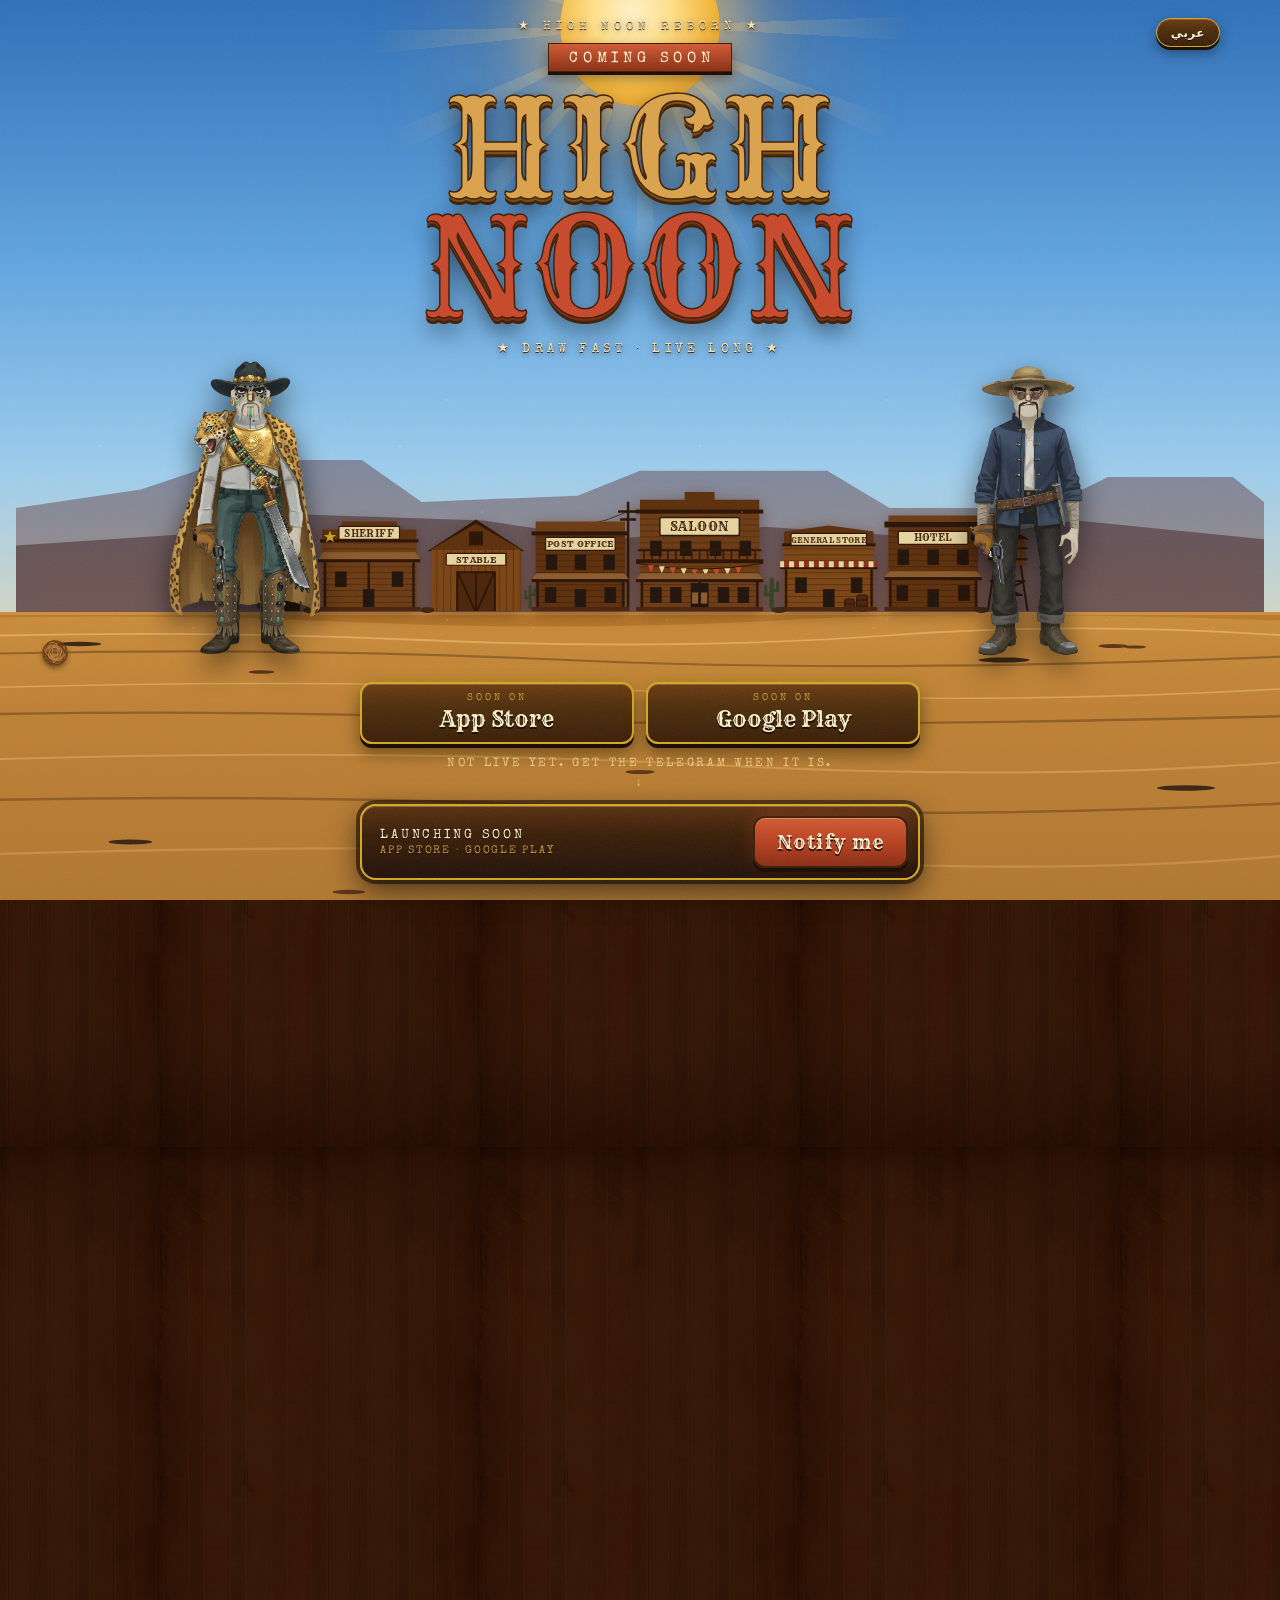
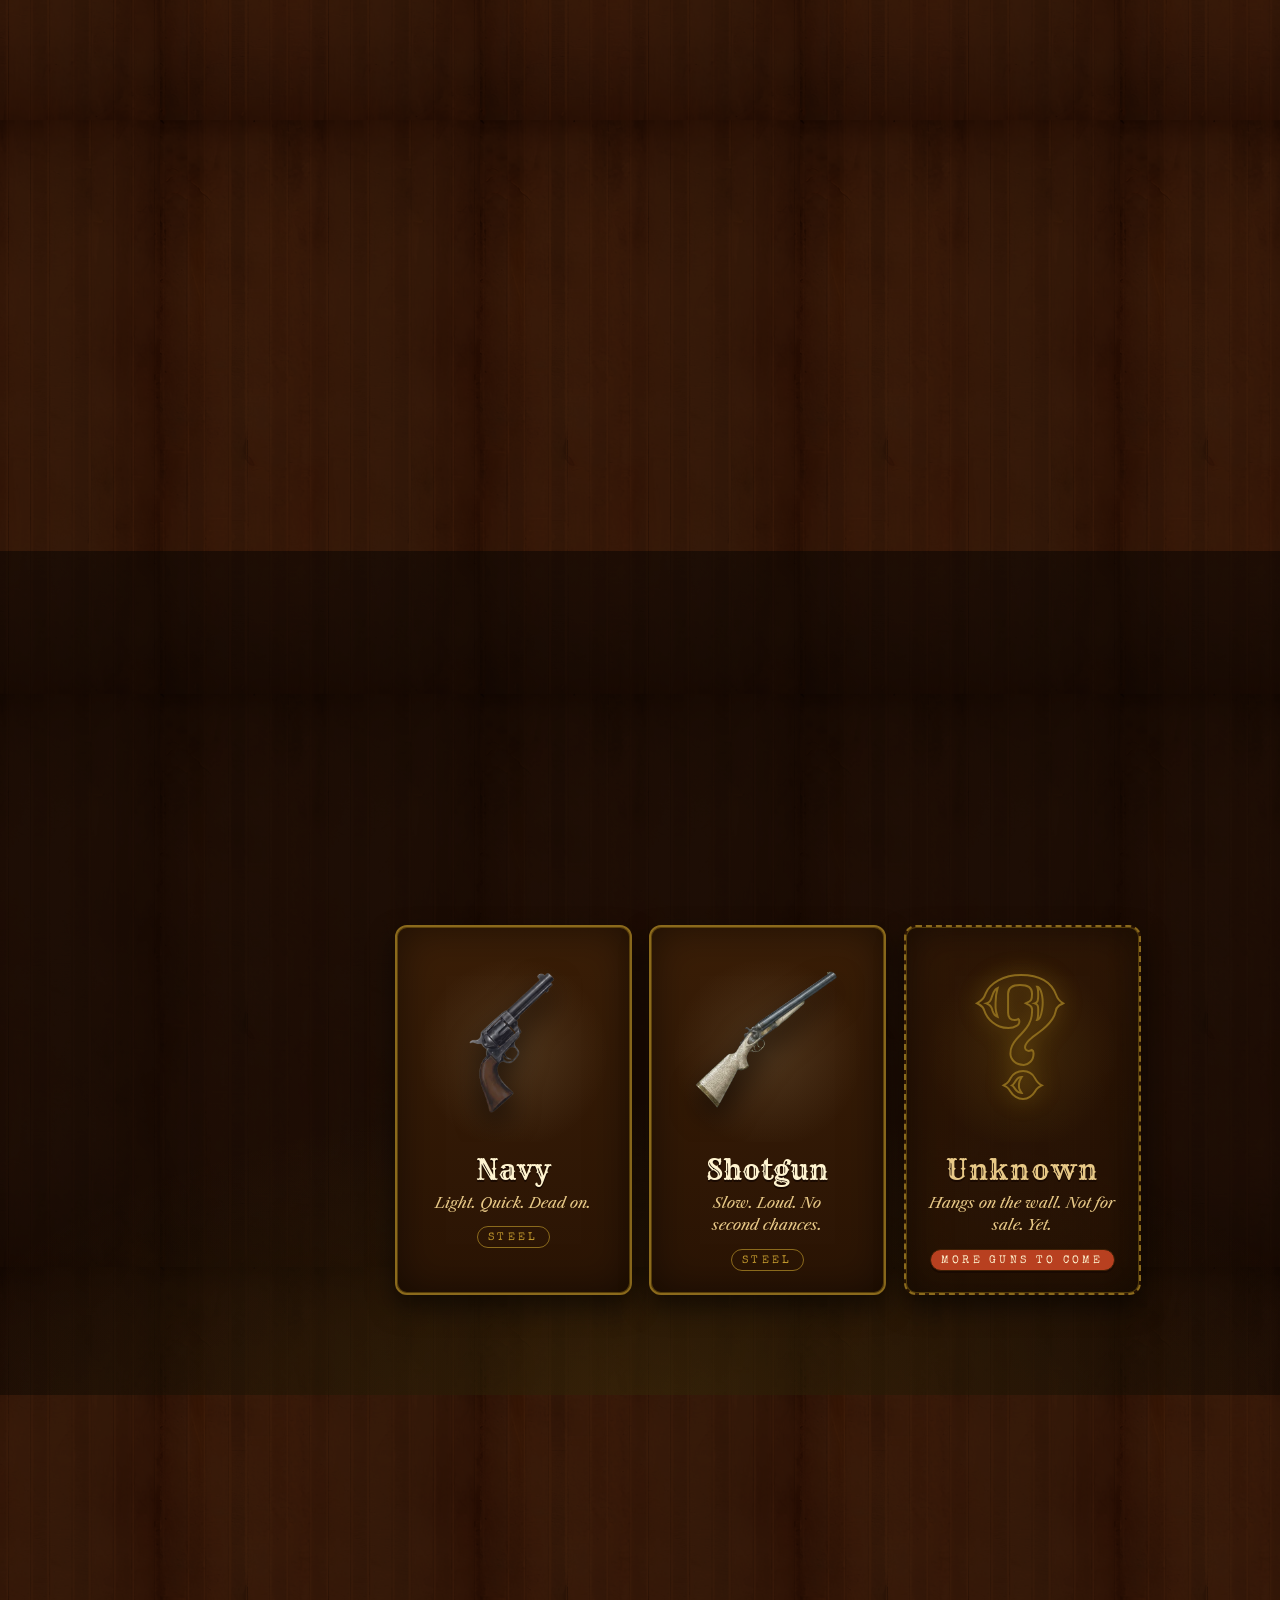
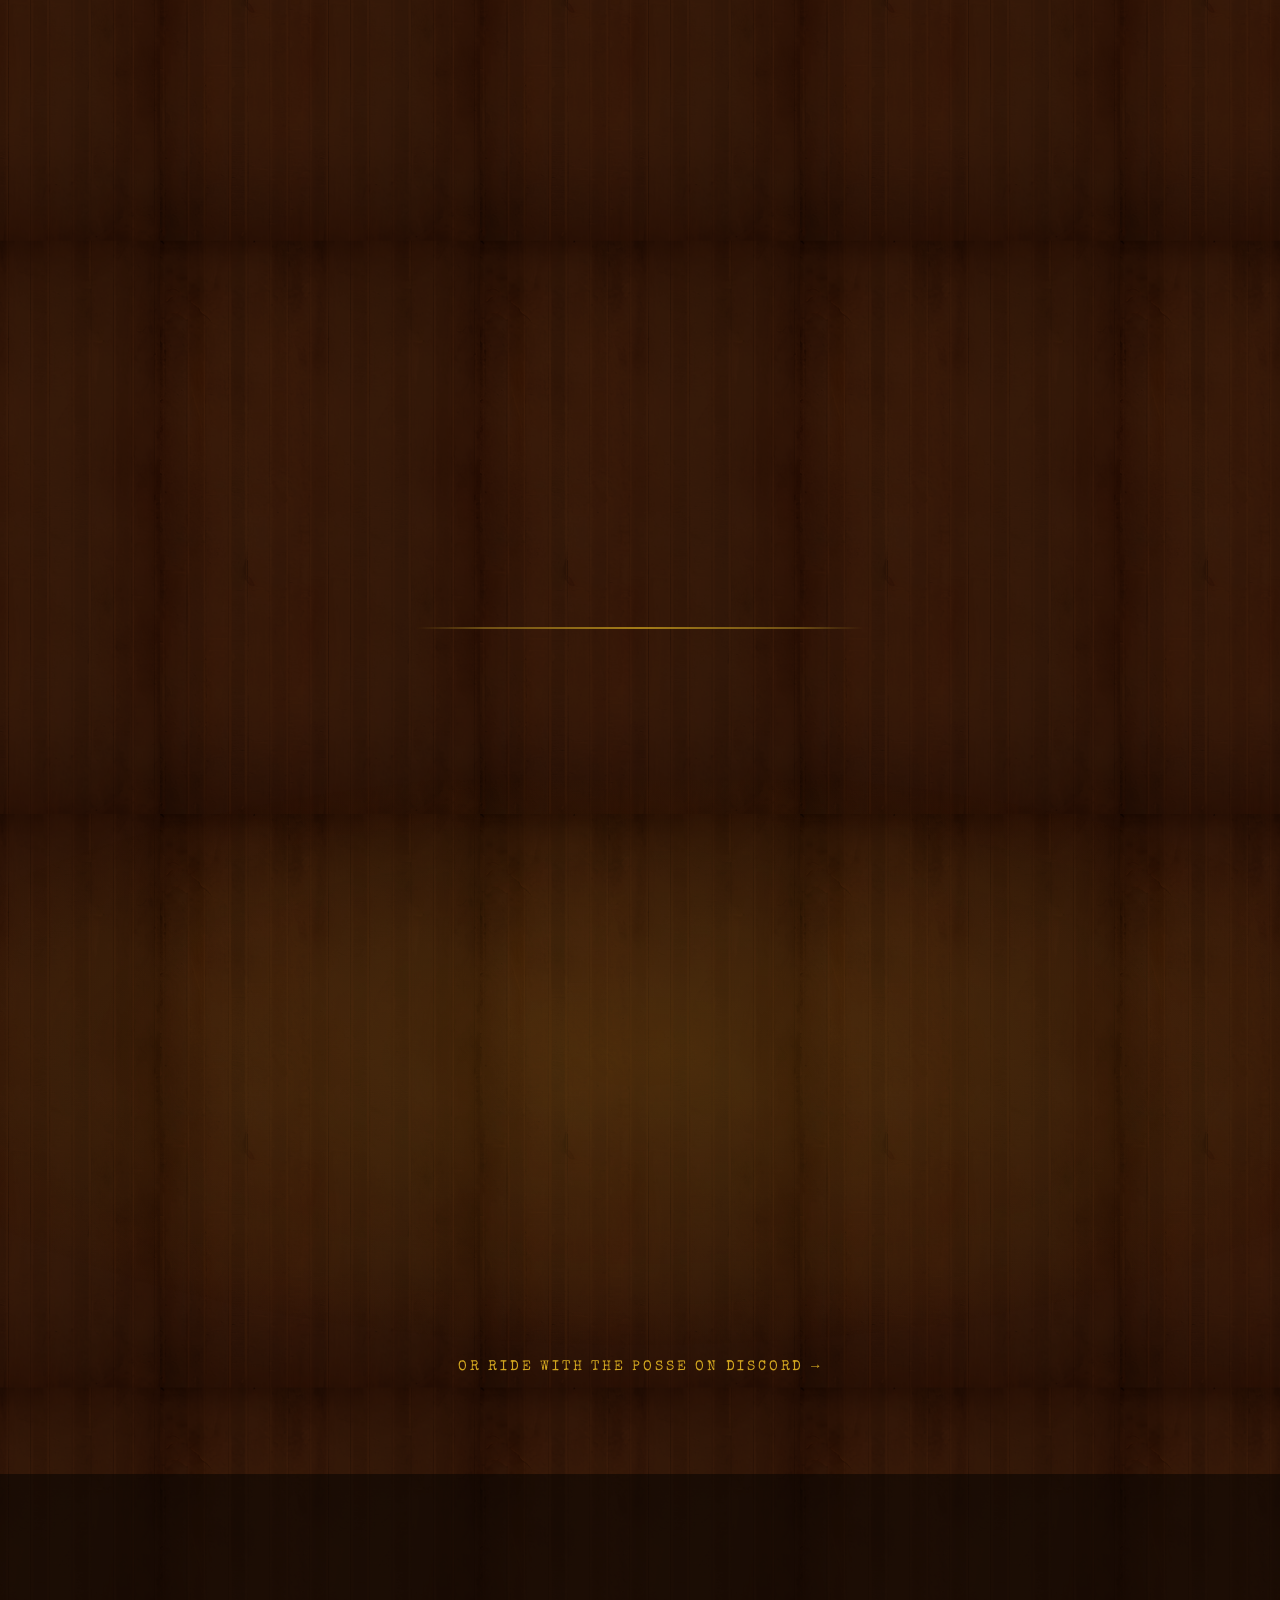
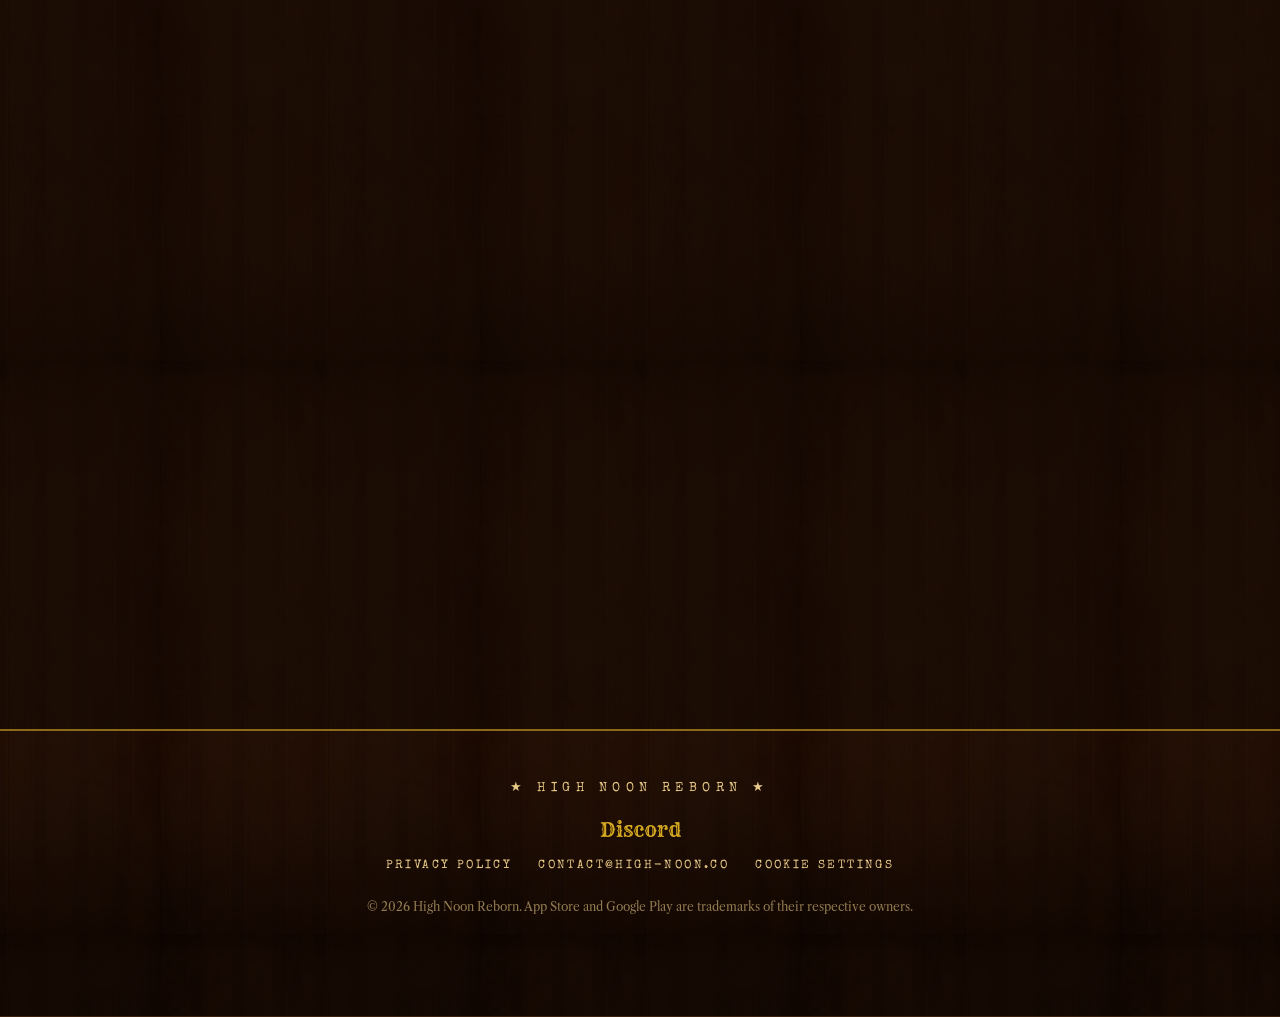
==== index.html @ fd04bd2b "Language pick: only the first browser language counts A secondary Arabic entry in navigator.language" ====
<!doctype html>
<html lang="en">
<head>
<meta charset="utf-8">
<meta http-equiv="Content-Security-Policy" content="default-src 'none'; script-src 'self' https://app.us7.list-manage.com https://connect.facebook.net; style-src 'self'; img-src 'self' data: https://www.facebook.com; font-src 'self'; connect-src 'self' https://www.facebook.com https://connect.facebook.net; base-uri 'none'; form-action 'self'; upgrade-insecure-requests">
<meta name="viewport" content="width=device-width, initial-scale=1">
<meta name="referrer" content="strict-origin-when-cross-origin">
<meta name="theme-color" content="#1a0f05">
<title>High Noon — Coming soon on App Store &amp; Google Play</title>
<meta name="description" content="High Noon — 1v1 western duels. Draw fast, live long. Coming soon on iOS and Android.">
<link rel="icon" type="image/png" href="assets/favicon.png?v=20261031s">
<link rel="apple-touch-icon" sizes="180x180" href="assets/apple-touch-icon.png">
<link rel="canonical" href="https://high-noon.co/">
<link rel="alternate" hreflang="en" href="https://high-noon.co/?lang=en">
<link rel="alternate" hreflang="ar" href="https://high-noon.co/?lang=ar">
<link rel="alternate" hreflang="x-default" href="https://high-noon.co/">
<meta property="og:type" content="website">
<meta property="og:title" content="High Noon — Coming soon on App Store &amp; Google Play">
<meta property="og:description" content="1v1 western duels. Draw fast, live long. Coming soon on iOS and Android.">
<meta property="og:url" content="https://high-noon.co/">
<meta property="og:image" content="https://high-noon.co/assets/og.jpg">
<meta name="twitter:card" content="summary_large_image">
<link rel="preload" href="assets/fonts/rye-400-latin.woff2" as="font" type="font/woff2" crossorigin>
<link rel="preload" href="assets/fonts/special-elite-400-latin.woff2" as="font" type="font/woff2" crossorigin>
<script src="assets/lang.js?v=20261031t"></script>
<link rel="stylesheet" href="assets/landing.css?v=20261031r">
</head>
<body>
<div class="grain"></div>

<div class="hero-wrap"><header class="hero" id="top">
<div class="hero-content">
<button type="button" class="lang" id="lang" lang="ar" aria-label="العربية">عربي</button>
<div class="hero-top">
<span class="wordmark" lang="en">★ High Noon Reborn ★</span>
<span class="ribbon" data-i18n="ribbon">Coming soon</span>
</div>
<h1 class="hero-title"><span class="w w1" lang="en">HIGH</span><span class="w w2" lang="en">NOON</span><span class="hero-tag" data-i18n="hero_tag">★ Draw fast · Live long ★</span></h1>
<div class="posse">
<div class="scene">
<div class="layer sun"><div class="rays"></div><div class="disc"></div></div>
<div class="haze"></div>
<div class="layer mesas"><svg viewBox="0 0 400 80" preserveAspectRatio="xMidYMax slice" aria-hidden="true"><path d="M0 80V46l40-6 30-10h40l20 14 50-2 20-8h60l20 12h50l20-10h40l10 8v36Z" fill="#5a2a2e" opacity=".42"/><path d="M0 80V58l60-4 30-6 60 2 40 6 50-4 60 4 40-6 60 6v24Z" fill="#3f1e20" opacity=".5"/></svg></div>
<div class="layer town"><svg viewBox="0 0 800 180" preserveAspectRatio="xMidYMax meet" aria-hidden="true">
<defs>
<pattern id="brd" width="6" height="6" patternUnits="userSpaceOnUse"><line x1="0" y1="5.5" x2="6" y2="5.5" stroke="#2a1203" stroke-width="1" opacity=".4"/></pattern>
<pattern id="brdv" width="7" height="7" patternUnits="userSpaceOnUse"><line x1="6.5" y1="0" x2="6.5" y2="7" stroke="#2a1203" stroke-width="1" opacity=".4"/></pattern>
<pattern id="awn" width="10" height="10" patternUnits="userSpaceOnUse"><rect width="10" height="10" fill="#8a2e14"/><rect width="5" height="10" fill="#E8D4A0"/></pattern>
<symbol id="win" viewBox="0 0 12 16"><rect width="12" height="16" fill="#2a1203"/><rect x="1.5" y="1.5" width="9" height="13" fill="#1d120c"/><rect class="lit" x="1.5" y="1.5" width="9" height="13" fill="#FFC24A"/><path d="M6 1.5v13M1.5 8h9" stroke="#2a1203" stroke-width="1"/></symbol>
<symbol id="door" viewBox="0 0 12 22"><rect width="12" height="22" fill="#2a1203"/><rect x="1.5" y="1.5" width="9" height="20.5" fill="#1d120c"/><rect class="lit" x="1.5" y="1.5" width="9" height="20.5" fill="#FFB347"/></symbol>
<symbol id="cactus" viewBox="0 0 20 40"><rect x="7.5" y="3" width="5" height="37" rx="2.5" fill="#33411f"/><rect x="1" y="11" width="4" height="14" rx="2" fill="#33411f"/><rect x="1" y="21" width="9" height="4" rx="2" fill="#33411f"/><rect x="15" y="7" width="4" height="13" rx="2" fill="#33411f"/><rect x="10" y="16" width="9" height="4" rx="2" fill="#33411f"/></symbol>
</defs>
<g class="town-art">
<g fill="#2a1203"><polygon points="42,170 58,170 54,108 46,108"/><rect x="40" y="134" width="20" height="2"/><rect x="42" y="150" width="16" height="2"/><rect x="36" y="124" width="28" height="7" rx="1"/></g>
<g stroke="#2a1203" stroke-width="2" stroke-linecap="round" fill="none"><path d="M50 104V82M50 104l19 6M50 104l-19 6M50 104l12 17M50 104l-12 17M50 104l17-12M50 104l-17-12"/></g><circle cx="50" cy="104" r="3" fill="#2a1203"/>
<use href="#cactus" x="8" y="134" width="16" height="36"/>
<rect x="80" y="100" width="95" height="70" fill="#6B3A12"/><rect x="80" y="100" width="95" height="70" fill="url(#brd)"/>
<polygon points="80,100 80,88 100,88 100,80 155,80 155,88 175,88 175,100" fill="#5C2E0A"/><rect x="78" y="98" width="99" height="3" fill="#2a1203"/>
<rect x="97" y="85" width="61" height="13" rx="1" fill="#E8D4A0" stroke="#2a1203" stroke-width="1.2"/><text x="127.5" y="95.5" text-anchor="middle" font-size="10">SHERIFF</text>
<polygon points="88,89 89.6,93.5 94.3,93.5 90.5,96.3 91.9,100.8 88,98 84.1,100.8 85.5,96.3 81.7,93.5 86.4,93.5" fill="#D4A820"/>
<polygon points="76,118 179,118 174,111 81,111" fill="#8B5A2B"/><rect x="76" y="118" width="103" height="3" fill="#2a1203"/>
<path d="M83 121v49M127 121v49M172 121v49" stroke="#2a1203" stroke-width="2.5"/>
<use href="#win" x="93" y="130" width="12" height="16"/><use href="#door" x="121" y="148" width="12" height="22"/><use href="#win" x="150" y="130" width="12" height="16"/>
<rect x="76" y="166" width="103" height="4" fill="#4A2308"/>
<polygon points="186,110 235,78 284,110" fill="#2a1203"/><rect x="190" y="108" width="90" height="62" fill="#7A4312"/><rect x="190" y="108" width="90" height="62" fill="url(#brdv)"/><polygon points="190,108 235,82 280,108" fill="#5C2E0A"/>
<rect x="228" y="90" width="14" height="14" fill="#2a1203"/><rect class="lit" x="230" y="92" width="10" height="10" fill="#FFC24A"/>
<rect x="205" y="112" width="60" height="12" rx="1" fill="#E8D4A0" stroke="#2a1203" stroke-width="1.2"/><text x="235" y="121.5" text-anchor="middle" font-size="9.5">STABLE</text>
<rect x="215" y="130" width="40" height="40" fill="#2a1203"/><rect x="217" y="132" width="17" height="38" fill="#4A2308"/><rect x="236" y="132" width="17" height="38" fill="#4A2308"/><path d="M217 132l17 38M253 132l-17 38" stroke="#2a1203" stroke-width="2"/>
<path d="M388 60v110M378 70h20M380 78h16" stroke="#2a1203" stroke-width="2.5"/><path d="M300 86q44 4 88-16M388 70q44 6 100-6" stroke="#2a1203" stroke-width="1" fill="none" opacity=".7"/>
<use href="#cactus" x="283" y="140" width="13" height="30"/>
<rect x="295" y="92" width="90" height="78" fill="#5C2E0A"/><rect x="295" y="92" width="90" height="78" fill="url(#brd)"/>
<rect x="295" y="80" width="90" height="12" fill="#6B3A12"/><rect x="291" y="90" width="98" height="4" fill="#2a1203"/>
<rect x="305" y="96" width="70" height="13" rx="1" fill="#E8D4A0" stroke="#2a1203" stroke-width="1.2"/><text x="340" y="106" text-anchor="middle" font-size="9">POST OFFICE</text>
<use href="#win" x="305" y="113" width="12" height="16"/><use href="#win" x="334" y="113" width="12" height="16"/><use href="#win" x="363" y="113" width="12" height="16"/>
<polygon points="291,138 389,138 384,132 296,132" fill="#8B5A2B"/><rect x="291" y="138" width="98" height="3" fill="#2a1203"/>
<path d="M297 141v29M383 141v29" stroke="#2a1203" stroke-width="2.5"/>
<use href="#win" x="304" y="146" width="12" height="16"/><use href="#door" x="334" y="148" width="12" height="22"/><use href="#win" x="364" y="146" width="12" height="16"/>
<rect x="291" y="166" width="98" height="4" fill="#4A2308"/>
<rect x="400" y="70" width="120" height="100" fill="#6B3A12"/><rect x="400" y="70" width="120" height="100" fill="url(#brd)"/>
<polygon points="400,70 400,58 445,58 445,50 475,50 475,58 520,58 520,70" fill="#5C2E0A"/><rect x="396" y="68" width="128" height="4" fill="#2a1203"/>
<rect x="420" y="76" width="80" height="18" rx="1.5" fill="#E8D4A0" stroke="#2a1203" stroke-width="1.5"/><text x="460" y="90" text-anchor="middle" font-size="13.5">SALOON</text>
<use href="#win" x="410" y="99" width="12" height="16"/><use href="#win" x="440" y="99" width="12" height="16"/><use href="#win" x="470" y="99" width="12" height="16"/><use href="#win" x="500" y="99" width="12" height="16"/>
<rect x="396" y="118" width="128" height="4" fill="#2a1203"/><path d="M398 109h124" stroke="#2a1203" stroke-width="2"/><path d="M404 109v9M412 109v9M420 109v9M428 109v9M436 109v9M444 109v9M452 109v9M460 109v9M468 109v9M476 109v9M484 109v9M492 109v9M500 109v9M508 109v9M516 109v9" stroke="#2a1203" stroke-width="1.5"/>
<path d="M396 122q64 12 128 0" stroke="#2a1203" stroke-width="1" fill="none"/><g fill="#C8482A"><polygon points="408,124 414,124 411,131"/><polygon points="430,126 436,126 433,133"/><polygon points="452,128 458,128 455,135"/><polygon points="474,128 480,128 477,135"/><polygon points="496,126 502,126 499,133"/></g><g fill="#E8D4A0"><polygon points="419,125 425,125 422,132"/><polygon points="441,127 447,127 444,134"/><polygon points="463,128 469,128 466,135"/><polygon points="485,127 491,127 488,134"/></g>
<polygon points="396,138 524,138 519,132 401,132" fill="#8B5A2B"/><rect x="396" y="138" width="128" height="3" fill="#2a1203"/>
<path d="M402 141v29M460 141v29M518 141v29" stroke="#2a1203" stroke-width="2.5"/>
<use href="#win" x="410" y="146" width="12" height="16"/><use href="#win" x="430" y="146" width="12" height="16"/><rect x="451" y="142" width="18" height="28" fill="#1d120c"/><rect class="lit" x="453" y="144" width="14" height="26" fill="#FFB347"/><rect x="452" y="151" width="7" height="12" fill="#8B5A2B" stroke="#2a1203" stroke-width=".8"/><rect x="461" y="151" width="7" height="12" fill="#8B5A2B" stroke="#2a1203" stroke-width=".8"/><use href="#win" x="478" y="146" width="12" height="16"/><use href="#win" x="498" y="146" width="12" height="16"/>
<rect x="396" y="166" width="128" height="4" fill="#4A2308"/>
<use href="#cactus" x="524" y="132" width="17" height="38"/>
<rect x="545" y="104" width="90" height="66" fill="#7A4312"/><rect x="545" y="104" width="90" height="66" fill="url(#brd)"/>
<polygon points="545,104 545,90 590,84 635,90 635,104" fill="#5C2E0A"/><rect x="543" y="102" width="94" height="3" fill="#2a1203"/>
<rect x="552" y="92" width="76" height="12" rx="1" fill="#E8D4A0" stroke="#2a1203" stroke-width="1.2"/><text x="590" y="101.5" text-anchor="middle" font-size="8.5">GENERAL STORE</text>
<rect x="541" y="120" width="98" height="7" fill="url(#awn)"/><rect x="541" y="126" width="98" height="2" fill="#2a1203"/>
<path d="M547 128v42M633 128v42" stroke="#2a1203" stroke-width="2.5"/>
<use href="#win" x="556" y="136" width="12" height="16"/><use href="#door" x="584" y="148" width="12" height="22"/><use href="#win" x="612" y="136" width="12" height="16"/>
<g fill="#4A2308" stroke="#2a1203" stroke-width="1"><rect x="618" y="154" width="11" height="16" rx="2"/><rect x="606" y="158" width="10" height="12" rx="2"/></g><path d="M618 159h11M618 165h11M606 163h10" stroke="#2a1203" stroke-width="1"/>
<rect x="541" y="166" width="98" height="4" fill="#4A2308"/>
<rect x="650" y="86" width="90" height="84" fill="#5C2E0A"/><rect x="650" y="86" width="90" height="84" fill="url(#brd)"/>
<rect x="646" y="80" width="98" height="6" fill="#2a1203"/><rect x="650" y="74" width="90" height="6" fill="#6B3A12"/>
<rect x="660" y="90" width="70" height="13" rx="1" fill="#E8D4A0" stroke="#2a1203" stroke-width="1.2"/><text x="695" y="100" text-anchor="middle" font-size="10">HOTEL</text>
<use href="#win" x="659" y="108" width="12" height="16"/><use href="#win" x="689" y="108" width="12" height="16"/><use href="#win" x="719" y="108" width="12" height="16"/>
<polygon points="646,136 744,136 739,130 651,130" fill="#8B5A2B"/><rect x="646" y="136" width="98" height="3" fill="#2a1203"/>
<path d="M652 139v31M738 139v31" stroke="#2a1203" stroke-width="2.5"/>
<use href="#win" x="658" y="144" width="12" height="16"/><use href="#door" x="689" y="148" width="12" height="22"/><use href="#win" x="720" y="144" width="12" height="16"/>
<rect x="646" y="166" width="98" height="4" fill="#4A2308"/>
<polygon points="748,98 792,98 770,86" fill="#2a1203"/><rect x="752" y="98" width="36" height="26" fill="#6B3A12"/><rect x="752" y="98" width="36" height="26" fill="url(#brdv)"/><rect x="750" y="106" width="40" height="2" fill="#2a1203"/><rect x="750" y="117" width="40" height="2" fill="#2a1203"/>
<path d="M757 124l-7 46M783 124l7 46M752 140h36M755 154h30M753 140l30 14M787 140l-30 14" stroke="#2a1203" stroke-width="2" fill="none"/>
<g fill="#3a2410"><ellipse cx="70" cy="169" rx="9" ry="3.5"/><ellipse cx="186" cy="169" rx="7" ry="3"/><ellipse cx="540" cy="169" rx="8" ry="3"/><ellipse cx="744" cy="169" rx="7" ry="3"/></g>
</g>
</svg></div>
<div class="ground"><svg class="dunes" viewBox="0 0 400 420" preserveAspectRatio="none" aria-hidden="true"><path d="M0 8Q60 0 120 10T240 8T400 12V420H0Z" fill="#dca24f" opacity=".45"/><path d="M0 26q70-9 140 2t130-5 130 7" stroke="#f3c777" stroke-width="1.8" fill="none" opacity=".55"/><path d="M0 44q90-11 180 4t220-7" stroke="#4a2608" stroke-width="2.2" fill="none" opacity=".4"/><path d="M0 78q110-14 210 2t190-9" stroke="#f3c777" stroke-width="1.6" fill="none" opacity=".45"/><path d="M0 104q80-8 160 3t240-5" stroke="#3a1c06" stroke-width="2.4" fill="none" opacity=".35"/><path d="M0 150q120-16 220 3t180-10" stroke="#f0bd6e" stroke-width="2" fill="none" opacity=".4"/><path d="M0 190q90-10 190 5t210-8" stroke="#3a1c06" stroke-width="2.6" fill="none" opacity=".33"/><path d="M0 245q130-18 230 2t170-12" stroke="#eab45f" stroke-width="2.2" fill="none" opacity=".35"/><path d="M0 300q100-12 200 6t200-10" stroke="#35190a" stroke-width="3" fill="none" opacity=".3"/><path d="M0 360q120-16 240 4t160-12" stroke="#e0a850" stroke-width="2.4" fill="none" opacity=".3"/><g fill="#3a2410"><ellipse cx="46" cy="32" rx="6" ry="2.2"/><ellipse cx="300" cy="48" rx="7" ry="2.6"/><ellipse cx="150" cy="96" rx="5" ry="2"/><ellipse cx="350" cy="176" rx="8" ry="2.8"/><ellipse cx="60" cy="230" rx="6" ry="2.4"/><ellipse cx="230" cy="330" rx="7" ry="2.6"/></g><g fill="#5a3416"><ellipse cx="330" cy="34" rx="4" ry="2"/><ellipse cx="336" cy="35" rx="3" ry="1.6"/><ellipse cx="96" cy="60" rx="3.5" ry="1.8"/><ellipse cx="200" cy="160" rx="4" ry="2"/><ellipse cx="120" cy="280" rx="4.5" ry="2.2"/><ellipse cx="300" cy="390" rx="4" ry="2"/></g></svg></div>
<div class="dust"></div>
</div>
<div class="layer skin-l front l"><img src="assets/skins/aztec-outlaw.webp" alt="The Aztec Outlaw" width="747" height="1000" fetchpriority="high"></div>
<div class="layer skin-l front r"><img src="assets/skins/iron-dragon.webp" alt="The Iron Dragon" width="747" height="1000" fetchpriority="high"></div>
<div class="tumble" aria-hidden="true"><svg viewBox="-16 -16 32 32"><g stroke="#6B3A12" stroke-width="1.2" fill="none" stroke-linecap="round" opacity="0.95"><circle cx="0" cy="0" r="13"></circle><ellipse cx="0" cy="0" rx="13" ry="9" transform="rotate(25)"></ellipse><ellipse cx="0" cy="0" rx="13" ry="9" transform="rotate(70)"></ellipse><ellipse cx="0" cy="0" rx="12" ry="7" transform="rotate(110)"></ellipse><ellipse cx="0" cy="0" rx="13" ry="5" transform="rotate(150)"></ellipse></g><g stroke="#C8894A" stroke-width="0.9" fill="none" stroke-linecap="round" opacity="0.85"><ellipse cx="0" cy="0" rx="10" ry="6" transform="rotate(15)"></ellipse><ellipse cx="0" cy="0" rx="9" ry="5" transform="rotate(60)"></ellipse><ellipse cx="0" cy="0" rx="10" ry="3" transform="rotate(95)"></ellipse><ellipse cx="0" cy="0" rx="8" ry="6" transform="rotate(135)"></ellipse></g></svg></div>
</div>
<div class="hero-cta">
<div class="stores">
<a class="store" href="#notify"><span class="store-k" data-i18n="soon_on">Soon on</span><span class="store-n" lang="en">App Store</span></a>
<a class="store" href="#notify"><span class="store-k" data-i18n="soon_on">Soon on</span><span class="store-n" lang="en">Google Play</span></a>
</div>
<p class="hero-note" data-i18n="hero_note">Not live yet. Get the telegram when it is.<b>↓</b></p>
</div>
</div>
</header></div>

<section class="sec duel" id="duel">
<div class="wrap">
<p class="kicker reveal" data-i18n="duel_k">What's waiting</p>
<h2 class="h2 reveal d1" data-i18n="duel_h">Duel.<br>Earn.<br>Climb.</h2>
<ol class="beats">
<li class="beat reveal rn12"><div class="ico img-ico"><img src="assets/icon-weapons.png" alt="" width="206" height="206"><b data-count="120" data-prefix="+">+0</b></div><span class="num">I</span><div><h3 data-i18n="beat1_h">Duel the world.</h3><p data-i18n="beat1_p">1v1 against outlaws everywhere. Win gold, loot and rank.</p></div></li>
<li class="beat reveal rp10 d1"><div class="ico"><div class="streak"><b data-count="7">0</b><small data-i18n="streak">day streak</small></div></div><span class="num">II</span><div><h3 data-i18n="beat2_h">Daily bounties.</h3><p data-i18n="beat2_p">New challenges every day. Miss one, lose your streak.</p></div></li>
<li class="beat reveal rn06 d2"><div class="ico img-ico pass"><img src="assets/icon-items.png" alt="" width="204" height="202"><i data-i18n="exclusive">Exclusive</i></div><span class="num">III</span><div><h3 data-i18n="beat3_h">Battle Pass.</h3><p data-i18n="beat3_p">Skins and iron you won't find in the shop.</p></div></li>
</ol>
</div>
</section>

<section class="sec arsenal" id="arsenal">
<div class="wrap">
<p class="kicker reveal" data-i18n="arsenal_k">The arsenal</p>
<h2 class="h2 reveal d1" data-i18n="arsenal_h">Choose your iron.</h2>
<p class="lede reveal d15" data-i18n="arsenal_p">Three guns at launch. Three finishes. More iron on the way.</p>
<div class="finish reveal d2" role="tablist"><button type="button" role="tab" class="on" data-finish="" aria-selected="true" data-i18n="steel">Steel</button><button type="button" role="tab" data-finish="-silver" aria-selected="false" data-i18n="silver">Silver</button><button type="button" role="tab" data-finish="-gold" aria-selected="false" data-i18n="gold">Gold</button></div>
</div>
<div class="guns">
<article class="gun reveal" data-gun="schofield" data-finish=""><div class="gun-img"><img src="assets/weapons/schofield.webp" alt="Schofield revolver" width="273" height="500"></div><h3 lang="en">Schofield</h3><p data-i18n="gun1_p">Balanced. Reliable. The classic.</p><span class="fin" data-i18n="steel">Steel</span></article>
<article class="gun reveal d1" data-gun="navy" data-finish=""><div class="gun-img"><img src="assets/weapons/navy.webp" alt="Navy revolver" width="500" height="500"></div><h3 lang="en">Navy</h3><p data-i18n="gun2_p">Light. Quick. Dead on.</p><span class="fin" data-i18n="steel">Steel</span></article>
<article class="gun reveal d2" data-gun="shotgun" data-finish=""><div class="gun-img"><img src="assets/weapons/shotgun.webp" alt="Shotgun" width="500" height="500"></div><h3 lang="en">Shotgun</h3><p data-i18n="gun3_p">Slow. Loud. No second chances.</p><span class="fin" data-i18n="steel">Steel</span></article>
<article class="gun tease reveal d3"><div class="gun-img"><span class="q">?</span></div><h3 data-i18n="tease_h">Unknown</h3><p data-i18n="tease_p">Hangs on the wall. Not for sale. Yet.</p><span class="fin" data-i18n="tease_fin">More guns to come</span></article>
</div>
<div class="guns-hint" aria-hidden="true"><i class="on"></i><i></i><i></i><i></i></div>
</section>

<section class="sec ranked" id="ranked">
<div class="wrap">
<p class="kicker reveal" data-i18n="ranked_k">Ranked · Seasons</p>
<h2 class="h2 reveal d1" data-i18n="ranked_h">Climb the ladder.</h2>
<p class="lede reveal d15" data-i18n="ranked_p">Every duel moves your Reward. Every season crowns new legends.</p>
<div class="board reveal d2">
<div class="board-head"><span data-i18n="season">Season IV</span><span class="seal">IV</span><span data-i18n="top_guns">Top guns</span></div>
<div class="cols"><span>#</span><span></span><span data-i18n="gunslinger">Gunslinger</span><span data-i18n="reward">Reward</span></div>
<ol class="rows">
<li class="row" data-rank="1" data-elo="2481"><span class="rk">1</span><img class="badge" src="assets/star-diamond.png" alt=""><span class="nm"><em>DeadeyeDan</em></span><b class="elo">0</b></li>
<li class="row" data-rank="2" data-elo="1996"><span class="rk">2</span><img class="badge" src="assets/star-platinum.png" alt=""><span class="nm"><em>La Veuve</em></span><b class="elo">0</b></li>
<li class="row" data-rank="3" data-elo="1990"><span class="rk">3</span><img class="badge" src="assets/star-platinum.png" alt=""><span class="nm"><em>Tombstone Tim</em></span><b class="elo">0</b></li>
<li class="row" data-rank="4" data-elo="1985"><span class="rk">4</span><img class="badge" src="assets/star-platinum.png" alt=""><span class="nm"><em>SixGun Sally</em></span><b class="elo">0</b></li>
<li class="row you" data-rank="5" data-elo="1978"><span class="rk">5</span><img class="badge" src="assets/star-platinum.png" alt=""><span class="nm"><em>Outlaw_42</em><i data-i18n="you">You</i></span><b class="elo">0</b><span class="gain">+24</span></li>
</ol>
<p class="board-foot" data-i18n="board_foot">Win: take Reward Points. Lose: give some back. Seasons reset the board, not your legend.</p>
</div>
<div class="tiers">
<div class="tier reveal" data-tier="rookie"><img class="badge" src="assets/star-bronze.png" alt=""><span data-i18n="rookie">Rookie</span><small>0</small></div>
<div class="tier reveal d08" data-tier="vagabond"><img class="badge" src="assets/star-silver.png" alt=""><span data-i18n="vagabond">Vagabond</span><small>500</small></div>
<div class="tier reveal d16" data-tier="outlaw"><img class="badge" src="assets/star-gold.png" alt=""><span data-i18n="outlaw">Outlaw</span><small>1,000</small></div>
<div class="tier reveal here d24" data-tier="marshal"><i class="pin" data-i18n="you">You</i><img class="badge" src="assets/star-platinum.png" alt=""><span data-i18n="marshal">Marshal</span><small>1,500</small></div>
<div class="tier reveal d32" data-tier="legend"><i class="pin" data-i18n="you">You</i><img class="badge" src="assets/star-diamond.png" alt=""><span data-i18n="legend">Legend</span><small>2,000</small></div>
</div>
</div>
</section>

<section class="sec notify" id="notify">
<div class="wrap">
<div class="poster reveal">
<span class="nail tl"></span><span class="nail tr"></span><span class="nail bl"></span><span class="nail br"></span>
<p class="poster-k" data-i18n="wanted">★ Wanted ★</p>
<h2 class="poster-h" data-i18n="you_h">You.</h2>
<p class="poster-p" data-i18n="poster_p">Be in the street the second we go live. One telegram. No spam.</p>
<form class="form" novalidate data-endpoint="https://app.us7.list-manage.com/subscribe/post-json?u=4ce3532625e42c3aa5599476f&amp;id=47361efd00&amp;f_id=00c409e0f0">
<div class="hp" aria-hidden="true"><input type="text" name="b_4ce3532625e42c3aa5599476f_47361efd00" tabindex="-1" autocomplete="off" value=""></div>
<input type="email" name="EMAIL" placeholder="your@email.com" autocomplete="email" inputmode="email" required aria-label="Email address" data-i18n-aria="email_aria" dir="ltr">
<button type="submit" class="btn btn-red" data-i18n="notify_me">Notify me</button>
</form>
<p class="fine" data-i18n="fine">Soon on App Store &amp; Google Play</p>
<p class="done" hidden data-i18n="done">Telegram received.<br>See you at noon.</p>
</div>
<a class="discord" href="https://discord.gg/k8mKZS4XHM" target="_blank" rel="noopener noreferrer" data-i18n="discord">Or ride with the posse on Discord →</a>
</div>
</section>

<section class="sec drawgame" id="draw">
<div class="wrap">
<p class="kicker reveal" data-i18n="draw_k">Prove it</p>
<h2 class="h2 reveal d1" data-i18n="draw_h">How fast is your draw?</h2>
<p class="lede reveal d15" data-i18n="draw_p">Tap when the bell rings. Not before.</p>
<div class="arena reveal d2" id="arena" data-state="idle" role="button" tabindex="0" aria-label="Quick draw reaction test" data-i18n-aria="arena_aria">
<div class="arena-bg"></div>
<div class="arena-flash"></div>
<div class="arena-ui">
<p class="arena-k" data-i18n="round_one">Round one</p>
<p class="arena-big" data-i18n="ready">READY?</p>
<p class="arena-sub" data-i18n="tap_saddle">Tap to saddle up</p>
<span class="btn btn-wood" data-i18n="saddle_up">Saddle up</span>
</div>
</div>
<div class="scores reveal d25">
<div class="best"><span data-i18n="your_best">Your best</span><b id="best">—</b></div>
<ol class="score-list" id="scoreList"></ol>
</div>
</div>
</section>

<footer class="foot">
<div class="wrap">
<div class="foot-mark" lang="en">★ High Noon Reborn ★</div>
<nav class="foot-links"><a href="https://discord.gg/k8mKZS4XHM" target="_blank" rel="noopener noreferrer">Discord</a></nav>
<nav class="foot-legal"><a href="/privacy" data-i18n="privacy">Privacy policy</a><a href="mailto:contact@high-noon.co">contact@high-noon.co</a><a href="#" data-consent-open hidden data-i18n="cookies">Cookie settings</a></nav>
<p class="copy" data-i18n="copy">© 2026 High Noon Reborn. App Store and Google Play are trademarks of their respective owners.</p>
</div>
</footer>

<div class="sticky" id="sticky"><div class="sticky-in"><span><span data-i18n="launching">Launching soon</span><small lang="en">App Store · Google Play</small></span><a class="btn btn-red" href="#notify" data-i18n="notify_me">Notify me</a></div></div>

<script src="assets/consent.js?v=20261031k" data-pixel="1439385060968025"></script>
<script src="assets/landing.js?v=20261031r"></script>
</body>
</html>
---- assets/landing.css ----
@font-face{font-family:"Libre Caslon Text";font-style:italic;font-weight:400;font-display:swap;src:url("fonts/libre-caslon-text-400-italic-latin-ext.woff2") format("woff2");unicode-range:U+0100-02BA, U+02BD-02C5, U+02C7-02CC, U+02CE-02D7, U+02DD-02FF, U+0304, U+0308, U+0329, U+1D00-1DBF, U+1E00-1E9F, U+1EF2-1EFF, U+2020, U+20A0-20AB, U+20AD-20C4, U+2113, U+2C60-2C7F, U+A720-A7FF}
@font-face{font-family:"Libre Caslon Text";font-style:italic;font-weight:400;font-display:swap;src:url("fonts/libre-caslon-text-400-italic-latin.woff2") format("woff2");unicode-range:U+0000-00FF, U+0131, U+0152-0153, U+02BB-02BC, U+02C6, U+02DA, U+02DC, U+0304, U+0308, U+0329, U+2000-206F, U+20AC, U+2122, U+2191, U+2193, U+2212, U+2215, U+FEFF, U+FFFD}
@font-face{font-family:"Libre Caslon Text";font-style:normal;font-weight:400;font-display:swap;src:url("fonts/libre-caslon-text-400-latin-ext.woff2") format("woff2");unicode-range:U+0100-02BA, U+02BD-02C5, U+02C7-02CC, U+02CE-02D7, U+02DD-02FF, U+0304, U+0308, U+0329, U+1D00-1DBF, U+1E00-1E9F, U+1EF2-1EFF, U+2020, U+20A0-20AB, U+20AD-20C4, U+2113, U+2C60-2C7F, U+A720-A7FF}
@font-face{font-family:"Libre Caslon Text";font-style:normal;font-weight:400;font-display:swap;src:url("fonts/libre-caslon-text-400-latin.woff2") format("woff2");unicode-range:U+0000-00FF, U+0131, U+0152-0153, U+02BB-02BC, U+02C6, U+02DA, U+02DC, U+0304, U+0308, U+0329, U+2000-206F, U+20AC, U+2122, U+2191, U+2193, U+2212, U+2215, U+FEFF, U+FFFD}
@font-face{font-family:"Libre Caslon Text";font-style:normal;font-weight:700;font-display:swap;src:url("fonts/libre-caslon-text-700-latin-ext.woff2") format("woff2");unicode-range:U+0100-02BA, U+02BD-02C5, U+02C7-02CC, U+02CE-02D7, U+02DD-02FF, U+0304, U+0308, U+0329, U+1D00-1DBF, U+1E00-1E9F, U+1EF2-1EFF, U+2020, U+20A0-20AB, U+20AD-20C4, U+2113, U+2C60-2C7F, U+A720-A7FF}
@font-face{font-family:"Libre Caslon Text";font-style:normal;font-weight:700;font-display:swap;src:url("fonts/libre-caslon-text-700-latin.woff2") format("woff2");unicode-range:U+0000-00FF, U+0131, U+0152-0153, U+02BB-02BC, U+02C6, U+02DA, U+02DC, U+0304, U+0308, U+0329, U+2000-206F, U+20AC, U+2122, U+2191, U+2193, U+2212, U+2215, U+FEFF, U+FFFD}
@font-face{font-family:"Rye";font-style:normal;font-weight:400;font-display:swap;src:url("fonts/rye-400-latin-ext.woff2") format("woff2");unicode-range:U+0100-02BA, U+02BD-02C5, U+02C7-02CC, U+02CE-02D7, U+02DD-02FF, U+0304, U+0308, U+0329, U+1D00-1DBF, U+1E00-1E9F, U+1EF2-1EFF, U+2020, U+20A0-20AB, U+20AD-20C4, U+2113, U+2C60-2C7F, U+A720-A7FF}
@font-face{font-family:"Rye";font-style:normal;font-weight:400;font-display:swap;src:url("fonts/rye-400-latin.woff2") format("woff2");unicode-range:U+0000-00FF, U+0131, U+0152-0153, U+02BB-02BC, U+02C6, U+02DA, U+02DC, U+0304, U+0308, U+0329, U+2000-206F, U+20AC, U+2122, U+2191, U+2193, U+2212, U+2215, U+FEFF, U+FFFD}
@font-face{font-family:"Special Elite";font-style:normal;font-weight:400;font-display:swap;src:url("fonts/special-elite-400-latin-ext.woff2") format("woff2");unicode-range:U+0100-02BA, U+02BD-02C5, U+02C7-02CC, U+02CE-02D7, U+02DD-02FF, U+0304, U+0308, U+0329, U+1D00-1DBF, U+1E00-1E9F, U+1EF2-1EFF, U+2020, U+20A0-20AB, U+20AD-20C4, U+2113, U+2C60-2C7F, U+A720-A7FF}
@font-face{font-family:"Special Elite";font-style:normal;font-weight:400;font-display:swap;src:url("fonts/special-elite-400-latin.woff2") format("woff2");unicode-range:U+0000-00FF, U+0131, U+0152-0153, U+02BB-02BC, U+02C6, U+02DA, U+02DC, U+0304, U+0308, U+0329, U+2000-206F, U+20AC, U+2122, U+2191, U+2193, U+2212, U+2215, U+FEFF, U+FFFD}

/* Arabic (AR mode only — the files are fetched only when Arabic glyphs are rendered) */
@font-face{font-family:"Cairo";font-style:normal;font-weight:400 700;font-display:swap;src:url("fonts/cairo-400-700-arabic.woff2") format("woff2");unicode-range:U+0600-06FF, U+0750-077F, U+0870-0891, U+0897-08E1, U+08E3-08FF, U+200C-200E, U+2010-2011, U+204F, U+2E41, U+FB50-FDFF, U+FE70-FE74, U+FE76-FEFC, U+102E0-102FB, U+10E60-10E7E, U+10EC2-10EC7, U+10EC9-10EEE, U+10EF0-10EFF, U+1EE00-1EE03, U+1EE05-1EE1F, U+1EE21-1EE22, U+1EE24, U+1EE27, U+1EE29-1EE32, U+1EE34-1EE37, U+1EE39, U+1EE3B, U+1EE42, U+1EE47, U+1EE49, U+1EE4B, U+1EE4D-1EE4F, U+1EE51-1EE52, U+1EE54, U+1EE57, U+1EE59, U+1EE5B, U+1EE5D, U+1EE5F, U+1EE61-1EE62, U+1EE64, U+1EE67-1EE6A, U+1EE6C-1EE72, U+1EE74-1EE77, U+1EE79-1EE7C, U+1EE7E, U+1EE80-1EE89, U+1EE8B-1EE9B, U+1EEA1-1EEA3, U+1EEA5-1EEA9, U+1EEAB-1EEBB, U+1EEF0-1EEF1}
@font-face{font-family:"Lalezar";font-style:normal;font-weight:400;font-display:swap;src:url("fonts/lalezar-400-arabic.woff2") format("woff2");unicode-range:U+0600-06FF, U+0750-077F, U+0870-0891, U+0897-08E1, U+08E3-08FF, U+200C-200E, U+2010-2011, U+204F, U+2E41, U+FB50-FDFF, U+FE70-FE74, U+FE76-FEFC, U+102E0-102FB, U+10E60-10E7E, U+10EC2-10EC7, U+10EC9-10EEE, U+10EF0-10EFF, U+1EE00-1EE03, U+1EE05-1EE1F, U+1EE21-1EE22, U+1EE24, U+1EE27, U+1EE29-1EE32, U+1EE34-1EE37, U+1EE39, U+1EE3B, U+1EE42, U+1EE47, U+1EE49, U+1EE4B, U+1EE4D-1EE4F, U+1EE51-1EE52, U+1EE54, U+1EE57, U+1EE59, U+1EE5B, U+1EE5D, U+1EE5F, U+1EE61-1EE62, U+1EE64, U+1EE67-1EE6A, U+1EE6C-1EE72, U+1EE74-1EE77, U+1EE79-1EE7C, U+1EE7E, U+1EE80-1EE89, U+1EE8B-1EE9B, U+1EEA1-1EEA3, U+1EEA5-1EEA9, U+1EEAB-1EEBB, U+1EEF0-1EEF1}
:root{--night:#140b05;--wood:#2A1404;--wood-2:#3A1E07;--wood-3:#4A2C0A;--wood-4:#6B3A12;--outline:#3D1F05;--parch:#E8D4A0;--parch-2:#C8A96E;--parch-3:#A8854A;--gold:#D4A820;--copper:#C49A2E;--copper-d:#8B6A1C;--red:#B84020;--red-d:#7A2A12;--red-l:#D8603A;--cream:#FFF4D0;--cream-2:#E8C987;--f-display:'Rye',serif;--f-type:'Special Elite',monospace;--f-body:'Libre Caslon Text',Georgia,serif}
*{box-sizing:border-box}
html{-webkit-text-size-adjust:100%}
body{margin:0;background:#3d2210 url("wood-bg-small.jpg") center top/320px auto repeat;background-blend-mode:multiply;color:var(--cream);font:17px/1.5 var(--f-body);overflow-x:hidden}
a{color:var(--gold);text-decoration:none}a:hover{color:var(--cream)}
img{display:block;max-width:100%}
button,input{font:inherit}
h1,h2,h3,p,ol,ul{margin:0}
ol,ul{padding:0;list-style:none}
.grain{position:fixed;inset:0;z-index:60;pointer-events:none;opacity:.07;background:url("data:image/svg+xml,%3Csvg xmlns='http://www.w3.org/2000/svg' width='220' height='220'%3E%3Cfilter id='n'%3E%3CfeTurbulence type='fractalNoise' baseFrequency='.85' numOctaves='2' stitchTiles='stitch'/%3E%3C/filter%3E%3Crect width='100%25' height='100%25' filter='url(%23n)'/%3E%3C/svg%3E")}
.wrap{max-width:1040px;margin:0 auto;padding:0 20px}
.sec{position:relative;padding:72px 0;overflow:hidden}
.kicker{font:13px var(--f-type);letter-spacing:.38em;text-transform:uppercase;color:var(--copper);text-align:center}
.kicker::before,.kicker::after{content:"✦";margin:0 10px;color:var(--copper-d)}
.h2{font:400 clamp(38px,10vw,72px)/.95 var(--f-display);color:var(--cream);text-align:center;margin-top:14px;text-shadow:0 3px 0 #1a0a02,0 8px 18px rgba(0,0,0,.5);text-wrap:balance}
.lede{font-style:italic;color:var(--cream-2);text-align:center;margin:16px auto 0;max-width:34ch;text-wrap:pretty}
.rule{display:flex;align-items:center;gap:12px;max-width:420px;margin:0 auto}
.rule span{flex:1;height:1px;background:linear-gradient(to right,transparent,var(--copper-d))}
.rule span:last-child{background:linear-gradient(to left,transparent,var(--copper-d))}
.rule i{width:8px;height:8px;background:var(--copper);transform:rotate(45deg)}
.reveal{opacity:0;transform:translateY(28px) rotate(var(--rot,0deg));transition:opacity .7s ease var(--d,0s),transform .9s cubic-bezier(.2,.8,.2,1) var(--d,0s)}
.reveal.in{opacity:1;transform:rotate(var(--rot,0deg))}
.btn{all:unset;cursor:pointer;display:inline-flex;align-items:center;justify-content:center;gap:10px;min-height:52px;padding:0 26px;border-radius:12px;font:400 20px var(--f-display);letter-spacing:.06em;color:var(--cream);text-shadow:0 2px 0 #1a0a02;border:2px solid var(--outline);position:relative;transition:transform .08s,box-shadow .08s;text-align:center}
.btn:active{transform:translateY(3px)}
.btn-red{background:linear-gradient(#D25A34,#B84020 50%,#8a2e14);box-shadow:inset 0 1px 0 rgba(255,220,180,.35),0 4px 0 #1a0a02,0 8px 18px rgba(0,0,0,.5)}
.btn-red:active{box-shadow:inset 0 2px 6px rgba(0,0,0,.5),0 1px 0 #1a0a02}
.btn-wood{background:linear-gradient(#6B3A12,#4A2C0A 45%,#3A1E07);border-color:var(--gold);box-shadow:inset 0 1px 0 rgba(255,200,120,.25),0 4px 0 #1a0a02,0 8px 18px rgba(0,0,0,.5),0 0 22px rgba(212,168,32,.25)}
.btn-wood:active{box-shadow:inset 0 3px 8px rgba(0,0,0,.6),0 1px 0 #1a0a02}

/* HERO */
.hero-wrap{position:relative}
.hero{--p:0;position:sticky;top:0;min-height:calc(var(--svh,100svh) * 1);overflow:hidden;background:linear-gradient(180deg,#160c0c 0%,#33161a 16%,#6e2b1a 34%,#b8561f 52%,#e7953c 66%,#f7c86d 78%,#d9893a 100%)}
.hero::before{content:"";position:absolute;inset:0;z-index:0;pointer-events:none;will-change:opacity;background:linear-gradient(180deg,#2e6fb8 0%,#5ea3df 28%,#9ccdee 52%,#e9dcb6 76%,#e6b06a 100%);opacity:calc(1 - var(--p))}
.hero-content{position:relative;z-index:2;display:flex;flex-direction:column;min-height:calc(var(--svh,100svh) * 1);max-width:1200px;margin:0 auto;padding:64px 20px 104px}
.hero-top{position:relative;z-index:6;display:flex;flex-direction:column;align-items:center;gap:10px}
.wordmark{font:12px var(--f-type);letter-spacing:.42em;text-transform:uppercase;color:#F4E3B8;text-shadow:0 1px 0 #3D1F05,0 2px 6px rgba(0,0,0,.45);animation:fade 1s .2s both}
.ribbon{display:inline-block;white-space:nowrap;text-align:center;background:linear-gradient(#D25A34,#8a2e14);color:var(--cream);font:15px var(--f-type);letter-spacing:.32em;text-transform:uppercase;padding:7px 16px 5px 20px;border:1.5px solid var(--outline);box-shadow:0 3px 0 #1a0a02,0 6px 14px rgba(0,0,0,.4);transform:rotate(-2deg);animation:drop .9s .35s cubic-bezier(.2,.9,.3,1.2) both}
.hero-title{text-align:center;margin-top:clamp(8px,2vh,30px);position:relative;z-index:6}
.hero-title .w{display:block;font:400 clamp(64px,min(24vw,calc(var(--svh,100svh) * 0.15)),200px)/.88 var(--f-display);letter-spacing:.02em;-webkit-text-stroke:1.5px var(--outline);animation:drop .9s cubic-bezier(.2,.9,.3,1.15) both}
.hero-title .w1{color:#DBA34C;text-shadow:0 3px 0 #7A4A0C,0 6px 0 #3D1F05,0 12px 24px rgba(0,0,0,.6);animation-delay:.5s}
.hero-title .w2{color:#C8482A;text-shadow:0 3px 0 #7A2A12,0 6px 0 #3D1F05,0 12px 24px rgba(0,0,0,.6);animation-delay:.65s}
.hero-tag{display:block;font:13px var(--f-type);letter-spacing:.34em;text-transform:uppercase;color:#F4E3B8;margin-top:12px;text-shadow:0 1px 0 #3D1F05,0 2px 6px rgba(0,0,0,.45);animation:fade .8s 1.1s both}
.posse{position:relative;flex:1 0 auto;min-height:clamp(160px,calc(var(--svh,100svh) * 0.28),300px);margin:8px -20px 0}
.scene{position:absolute;inset:0;pointer-events:none}
.layer{position:absolute}
.sun{will-change:transform}
.sun{left:50%;top:var(--sun-start,-96%);width:clamp(200px,52vw,320px);aspect-ratio:1;margin-left:calc(clamp(200px,52vw,320px) / -2);z-index:0;transform:translate3d(0,calc(var(--p) * var(--sun-travel,180px)),0)}
.rays{opacity:calc(1 - var(--p) * .75);will-change:opacity,transform;position:absolute;inset:-40%;border-radius:50%;background:repeating-conic-gradient(from 0deg,rgba(255,225,150,.22) 0 5deg,transparent 5deg 22deg);-webkit-mask:radial-gradient(circle,#000 25%,transparent 68%);mask:radial-gradient(circle,#000 25%,transparent 68%);animation:spin 70s linear infinite}
.disc{position:absolute;left:50%;top:50%;width:50%;aspect-ratio:1;transform:translate(-50%,-50%);border-radius:50%;background:radial-gradient(circle at 45% 40%,#FFF3C8 0%,#FFE08A 30%,#F5B83D 60%,#D48A1E 95%);box-shadow:0 0 60px 24px rgba(255,200,110,.55),0 0 140px 60px rgba(255,170,70,.3)}
.disc::after{content:"";position:absolute;inset:0;border-radius:50%;will-change:opacity;background:radial-gradient(circle at 45% 40%,#FFD27A 0%,#FF9A3C 45%,#E8611F 100%);opacity:calc(var(--p) * .85)}
.haze{opacity:calc(.35 + var(--p) * .65);will-change:opacity}
.haze{position:absolute;left:0;right:0;bottom:12%;height:30%;background:linear-gradient(to bottom,rgba(255,215,140,0) 0%,rgba(255,200,120,.35) 55%,rgba(200,130,60,.0) 100%);filter:blur(6px)}
.mesas{left:-2%;width:104%;bottom:16%;height:40%;z-index:0}
.mesas svg{width:100%;height:100%;display:block}
.town{left:-22%;width:144%;bottom:15%;height:46%;z-index:1;filter:drop-shadow(0 4px 8px rgba(60,20,5,.45))}
.town text{font-family:var(--f-display);fill:#3D1F05;letter-spacing:.04em}
.town .lit{opacity:var(--p)}
.town svg{width:100%;height:100%;display:block}
.ground .dunes{position:absolute;left:0;right:0;top:0;width:100%;height:100%;display:block}
.ground{position:absolute;left:-10vw;right:-10vw;top:83%;height:420px;z-index:0;background:linear-gradient(to bottom,#bb7a2c 0%,#a8661e 22%,#95591a 55%,#7d4812 100%)}
.ground::before{content:"";position:absolute;left:0;right:0;top:0;height:3px;background:rgba(255,200,120,.25)}
.dust{position:absolute;inset:0;z-index:2;will-change:transform;background-image:radial-gradient(2px 2px at 20% 30%,rgba(255,225,170,.7),transparent 70%),radial-gradient(1.5px 1.5px at 70% 60%,rgba(255,225,170,.6),transparent 70%),radial-gradient(2px 2px at 45% 80%,rgba(255,210,150,.55),transparent 70%),radial-gradient(1.5px 1.5px at 85% 20%,rgba(255,225,170,.6),transparent 70%),radial-gradient(1px 1px at 10% 70%,rgba(255,225,170,.7),transparent 70%);background-size:300px 300px,260px 260px,340px 340px,220px 220px,280px 280px;animation:drift 22s linear infinite;opacity:.8}
.skin-l{position:absolute;bottom:0;z-index:4}
.skin-l img{height:100%;width:auto;animation:rise 1s cubic-bezier(.2,.8,.2,1) both;filter:drop-shadow(0 12px 14px rgba(0,0,0,.6))}
.skin-l.front{height:92%}
.skin-l.front.l{left:-10%}
.skin-l.front.r{right:-10%}
.skin-l.front img{animation-delay:1.15s}
.skin-l.front.r img{animation-delay:1.3s}
.tumble{position:absolute;left:0;bottom:-4px;width:30px;height:30px;z-index:5;animation:roll 12s 3s linear infinite}
.tumble svg{width:100%;height:100%;animation:spin 1.3s linear infinite;filter:drop-shadow(0 3px 2px rgba(0,0,0,.5))}
.hero-cta{position:relative;z-index:6;margin-top:18px;animation:rise .9s 1.6s both}
.stores{display:flex;gap:12px;max-width:560px;margin:0 auto}
.store{flex:1;display:flex;flex-direction:column;align-items:center;justify-content:center;gap:2px;min-height:62px;padding:8px 10px;border-radius:12px;background:linear-gradient(#6B3A12,#4A2C0A 45%,#3A1E07);border:2px solid var(--gold);box-shadow:inset 0 1px 0 rgba(255,200,120,.25),0 4px 0 #1a0a02,0 8px 18px rgba(0,0,0,.5),0 0 22px rgba(212,168,32,.25);transition:transform .08s,box-shadow .08s}
.store:active{transform:translateY(3px);box-shadow:inset 0 3px 8px rgba(0,0,0,.6),0 1px 0 #1a0a02}
.store-k{font:10px var(--f-type);letter-spacing:.3em;text-transform:uppercase;color:var(--copper)}
.store-n{font:400 clamp(17px,4.6vw,22px) var(--f-display);color:var(--cream);text-shadow:0 2px 0 #1a0a02;white-space:nowrap}
.hero-note{text-align:center;font:12px var(--f-type);letter-spacing:.22em;text-transform:uppercase;color:var(--cream-2);margin-top:14px}
.hero-note b{display:block;font-weight:400;margin-top:6px;animation:bob 1.6s ease-in-out infinite}

/* DUEL */
.beats{display:grid;gap:26px;margin-top:40px}
.beat{position:relative;background:radial-gradient(ellipse at 50% 0%,#F1E1B4,#E8D4A0 50%,#D8BC85);color:var(--outline);padding:28px 22px 26px;border:3px solid var(--outline);box-shadow:inset 0 0 0 3px var(--parch),inset 0 0 0 5px var(--copper-d),inset 0 0 60px rgba(74,44,10,.3),0 14px 30px rgba(0,0,0,.5);display:grid;grid-template-columns:96px 1fr;column-gap:18px;align-items:center}
.beat::before,.beat::after{content:"";position:absolute;top:10px;width:10px;height:10px;border-radius:50%;background:radial-gradient(circle at 35% 30%,#F4D27B,#8B6A1C 70%,#3D1F05);box-shadow:0 1px 2px rgba(0,0,0,.6)}
.beat::before{left:10px}.beat::after{right:10px}
.beat .num{position:absolute;top:-16px;left:50%;transform:translateX(-50%);font:400 18px/1 var(--f-display);color:#F0DDB0;background:linear-gradient(#3D1F05,#2A1503);border:1.5px solid var(--copper);padding:6px 16px 7px;letter-spacing:.1em;box-shadow:0 3px 6px rgba(0,0,0,.45)}
.beat h3{font:400 30px/1 var(--f-display);color:var(--red)}
.beat p{margin-top:8px;font-size:16px;line-height:1.4;color:#4A2C0A;text-wrap:pretty}
.ico{width:96px;height:96px;display:flex;align-items:center;justify-content:center;position:relative}
.img-ico img{width:78px;height:78px;object-fit:contain;filter:drop-shadow(0 4px 6px rgba(0,0,0,.4))}
.img-ico b{position:absolute;inset-inline-end:-6px;top:2px;font:400 22px var(--f-display);color:#2f7a2a;text-shadow:0 1px 0 rgba(255,235,180,.7)}
.in .img-ico img{animation:clash .9s .4s cubic-bezier(.3,1.4,.4,1) both}
.streak{width:84px;height:84px;border-radius:50%;display:flex;flex-direction:column;align-items:center;justify-content:center;gap:0;background:radial-gradient(circle at 40% 35%,#FFF6DC,#E8D4A0 70%);border:4px solid var(--red);box-shadow:inset 0 0 0 2px var(--outline),0 0 0 3px rgba(184,64,32,.25),0 4px 10px rgba(0,0,0,.35)}
.streak b{font:400 36px/1 var(--f-display);color:var(--red)}
.streak small{font:8px var(--f-type);letter-spacing:.18em;text-transform:uppercase;color:#6B3A12;margin-top:2px}
.in .streak{animation:glowred 1.4s .9s ease-out}
.pass i{position:absolute;left:50%;bottom:-2px;transform:translateX(-50%) rotate(-4deg);font:9px var(--f-type);letter-spacing:.26em;text-transform:uppercase;color:var(--outline);background:linear-gradient(#F1D585,#D9B25A 60%,#9E792C);border:1.5px solid var(--outline);padding:3px 8px 2px;box-shadow:0 2px 0 rgba(122,82,32,.5);white-space:nowrap}
.in .pass img{animation:clash .9s .4s cubic-bezier(.3,1.4,.4,1) both}
.watch{width:84px;height:84px;border-radius:50%;background:radial-gradient(circle at 40% 35%,#FFF6DC,#E8D4A0 70%);border:4px solid var(--copper-d);box-shadow:inset 0 0 0 2px var(--outline),0 4px 10px rgba(0,0,0,.35);position:relative}
.watch::before{content:"";position:absolute;left:50%;top:6px;width:3px;height:9px;margin-left:-1.5px;background:var(--red)}
.watch::after{content:"";position:absolute;left:50%;top:50%;width:8px;height:8px;margin:-4px;border-radius:50%;background:var(--outline)}
.hand{position:absolute;left:50%;bottom:50%;width:3px;height:30px;margin-left:-1.5px;background:var(--outline);transform-origin:50% 100%;transform:rotate(-110deg);border-radius:2px}
.in .hand{animation:handin 1.8s .3s cubic-bezier(.3,1.2,.3,1) forwards}
.flash{font:400 26px var(--f-display);color:var(--red);text-shadow:0 2px 0 rgba(255,235,180,.6)}
.flash::before{content:"";position:absolute;left:50%;top:50%;width:90px;height:90px;margin:-45px;border-radius:50%;background:radial-gradient(circle,rgba(255,220,120,.95),rgba(255,170,40,.5) 45%,transparent 70%);opacity:0;z-index:-1}
.in .flash::before{animation:burst 1.4s .4s ease-out infinite}
.in .flash{animation:shake .5s .45s ease-in-out 2}
.elo-ico img{width:54px;height:54px;filter:drop-shadow(0 4px 6px rgba(0,0,0,.4))}
.elo-ico b{position:absolute;inset-inline-end:-2px;top:6px;font:400 22px var(--f-display);color:#2f7a2a;text-shadow:0 1px 0 rgba(255,235,180,.7)}

/* ARSENAL */
.arsenal{background:radial-gradient(ellipse 80% 50% at 50% 100%,rgba(212,168,32,.12),transparent 70%),linear-gradient(rgba(10,5,2,.55),rgba(10,5,2,.55))}
.finish{display:flex;justify-content:center;margin-top:28px;max-width:420px;margin-left:auto;margin-right:auto}
.finish button{all:unset;cursor:pointer;flex:1 1 0;min-width:0;font:13px var(--f-type);letter-spacing:.18em;text-transform:uppercase;color:var(--cream-2);padding:12px 6px;border:2px solid var(--copper-d);border-inline-width:1px;background:linear-gradient(#3A1E07,#2A1404);text-align:center;white-space:nowrap}
.finish button:first-child{border-start-start-radius:10px;border-end-start-radius:10px;border-inline-start-width:2px}
.finish button:last-child{border-start-end-radius:10px;border-end-end-radius:10px;border-inline-end-width:2px}
.finish button.on{background:linear-gradient(#F1D585,#D9B25A 60%,#9E792C);color:var(--outline);box-shadow:inset 0 2px 4px rgba(255,245,210,.6)}
.guns{display:flex;gap:14px;overflow-x:auto;scroll-snap-type:x mandatory;padding:34px max(20px,calc((100vw - min(74vw,320px)) / 2)) 16px;scroll-padding-inline:max(20px,calc((100vw - min(74vw,320px)) / 2));scrollbar-width:none;-webkit-overflow-scrolling:touch;overscroll-behavior-x:contain}
.guns::-webkit-scrollbar{display:none}
.gun{flex:0 0 min(74vw,320px);scroll-snap-align:center;position:relative;background:linear-gradient(#3A1E07,#2A1404);border:2px solid var(--copper-d);border-radius:12px;padding:18px 18px 22px;box-shadow:inset 0 0 0 1px rgba(212,168,32,.3),inset 0 0 40px rgba(0,0,0,.5),0 12px 26px rgba(0,0,0,.5);text-align:center}
.gun-img{position:relative;aspect-ratio:1;display:flex;align-items:center;justify-content:center;overflow:hidden;border-radius:8px;background:radial-gradient(circle at 50% 55%,rgba(232,212,160,.14),transparent 65%)}
.gun-img img{width:84%;height:84%;object-fit:contain;filter:drop-shadow(0 14px 14px rgba(0,0,0,.6));transition:filter .3s;will-change:transform}
.gun[data-finish="-gold"] .gun-img img{filter:drop-shadow(0 0 4px rgba(255,210,120,.9)) drop-shadow(0 0 20px rgba(255,170,40,.55)) drop-shadow(0 14px 14px rgba(0,0,0,.6))}
.gun[data-finish="-silver"] .gun-img img{filter:drop-shadow(0 0 4px rgba(200,220,255,.8)) drop-shadow(0 0 18px rgba(120,160,220,.45)) drop-shadow(0 14px 14px rgba(0,0,0,.6))}
.gun-img::after{content:"";position:absolute;top:-20%;bottom:-20%;left:-30%;width:40%;background:linear-gradient(90deg,transparent,rgba(255,240,200,.35),transparent);transform:translateX(-200%) skewX(-20deg);pointer-events:none}
.gun.swap .gun-img::after{animation:shine .7s ease-out}
.gun.swap .gun-img img{animation:pop .45s ease-out}
.gun h3{font:400 28px/1 var(--f-display);color:var(--cream);margin-top:14px;text-shadow:0 2px 0 #1a0a02}
.gun p{font-style:italic;color:var(--cream-2);font-size:15px;margin-top:8px;text-wrap:pretty}
.guns-hint{display:flex;justify-content:center;gap:12px;margin-top:4px}
.guns.grab{cursor:grabbing;scroll-snap-type:none;scroll-behavior:auto}
.guns.grab .gun{pointer-events:none;transition:none}
.gun{transition:transform .35s cubic-bezier(.2,.8,.2,1),opacity .35s;will-change:transform}
.gun.off{transform:scale(.94);opacity:.72}
@media (hover:hover){.guns{cursor:grab}}
/* carousel focus effect driven by the scroll position itself (compositor only, no JS during the swipe) */
@media (max-width:759px){
@supports (animation-timeline: view()){
.guns .gun{transition:none;animation:gunFocus linear both;animation-timeline:view(inline);animation-range:cover 0% cover 100%}
.guns .gun.off{transform:none;opacity:1}
@keyframes gunFocus{0%{transform:scale(.9);opacity:.55}50%{transform:scale(1);opacity:1}100%{transform:scale(.9);opacity:.55}}
}
}

.guns-hint i{width:9px;height:9px;border-radius:50%;background:var(--copper-d);opacity:.5;cursor:pointer;padding:0;position:relative}
.guns-hint i::after{content:"";position:absolute;inset:-10px}
.guns-hint i.on{background:var(--gold);opacity:1}
.gun .fin{display:inline-block;margin-top:12px;font:11px var(--f-type);letter-spacing:.3em;text-transform:uppercase;color:var(--copper);border:1px solid var(--copper-d);padding:5px 10px 4px;border-radius:999px}
.gun.tease{border-style:dashed;background:linear-gradient(rgba(58,30,7,.6),rgba(42,20,4,.6))}
.gun.tease .gun-img{background:radial-gradient(circle at 50% 55%,rgba(212,168,32,.12),transparent 65%)}
.gun.tease .q{font:400 clamp(96px,30vw,150px)/1 var(--f-display);color:transparent;-webkit-text-stroke:2px var(--copper-d);text-shadow:0 0 24px rgba(212,168,32,.25);animation:qpulse 2.6s ease-in-out infinite}
.gun.tease h3{color:var(--cream-2);letter-spacing:.06em}
.gun.tease .fin{color:var(--cream);background:var(--red);border-color:var(--outline);box-shadow:0 2px 0 #1a0a02}

/* RANKED */
.board{position:relative;max-width:560px;margin:38px auto 0;background:linear-gradient(#F1E1B4,#E8D4A0 40%,#D8BC85);color:var(--outline);border:3px solid var(--outline);box-shadow:inset 0 0 0 3px var(--parch),inset 0 0 0 5px var(--copper-d),inset 0 0 60px rgba(74,44,10,.3),0 14px 30px rgba(0,0,0,.5);padding:16px 14px 14px}
.board-head{display:grid;grid-template-columns:1fr auto 1fr;align-items:center;gap:10px;font:12px var(--f-type);letter-spacing:.3em;text-transform:uppercase;color:#4A2C0A;padding:0 4px 12px;border-bottom:2px solid var(--outline);position:relative}
.board-head::after{content:"";position:absolute;left:0;right:0;bottom:-6px;height:1px;background:var(--outline);opacity:.5}
.board-head span:last-child{text-align:end}
.seal{width:46px;height:46px;border-radius:50%;display:flex;align-items:center;justify-content:center;font:400 18px/1 var(--f-display);letter-spacing:0;color:#2A1404;background:radial-gradient(circle at 35% 30%,#F4D27B,#C49A2E 40%,#8B6A1C 78%,#4A2C0A);box-shadow:0 0 0 2px var(--outline),inset -2px -3px 5px rgba(0,0,0,.4),inset 2px 3px 4px rgba(255,235,180,.5),0 3px 6px rgba(0,0,0,.35)}
.cols{display:grid;grid-template-columns:30px 38px minmax(0,1fr) auto;gap:10px;padding:14px 8px 2px;font:10px var(--f-type);letter-spacing:.26em;text-transform:uppercase;color:#8B6A1C}
.cols span:first-child{text-align:center}
.rows{position:relative;height:calc(5 * 58px);margin-top:2px}
.row{position:absolute;left:0;right:0;height:58px;top:calc((var(--r,1) - 1) * 58px);display:grid;grid-template-columns:30px 38px minmax(0,1fr) auto;align-items:center;gap:10px;padding:0 8px;border-bottom:1px dashed rgba(61,31,5,.3);transition:top 1s cubic-bezier(.2,.8,.2,1)}
.row .rk{font:400 20px var(--f-display);color:var(--copper-d);text-align:center}
.badge{display:block;flex:none;width:34px;height:34px;object-fit:contain;filter:drop-shadow(0 2px 2px rgba(0,0,0,.35));transition:transform .4s}
.row .nm{display:flex;align-items:center;gap:8px;min-width:0}
.row .nm em{font-style:normal;font-weight:700;font-size:16px;color:var(--outline);white-space:nowrap;overflow:hidden;text-overflow:ellipsis}
.row .nm i{flex:none;font:10px var(--f-type);letter-spacing:.2em;text-transform:uppercase;color:var(--cream);background:var(--red);padding:3px 7px 2px;border-radius:3px;box-shadow:0 1px 0 #3D1F05}
.row .elo{font:400 22px var(--f-display);color:var(--outline);font-variant-numeric:tabular-nums}
.row.you{z-index:2;background:linear-gradient(to right,rgba(184,64,32,.16),rgba(184,64,32,.05));border:2px solid var(--red);border-radius:6px;margin:0 -2px;padding:0 10px}
.row.you .rk,.row.you .nm em,.row.you .elo{color:var(--red)}
.row.up{animation:glow 1.3s .9s ease-out}
.row.up .badge{transform:scale(1.15)}
.row .gain{position:absolute;inset-inline-end:10px;top:-14px;font:400 16px var(--f-display);color:#2f7a2a;opacity:0}
.row.up .gain{animation:floatup 1.6s .2s ease-out forwards}
.board-foot{margin-top:10px;padding-top:10px;border-top:2px solid var(--outline);font-size:13px;font-style:italic;color:#6B3A12;text-align:center;text-wrap:pretty}
.tiers{position:relative;display:flex;justify-content:space-between;gap:4px;max-width:560px;margin:34px auto 0;padding:0 4px}
.tiers::before{content:"";position:absolute;left:10%;right:10%;top:20px;height:2px;background:linear-gradient(90deg,transparent,#8B6A1C 15%,#D4A820 50%,#8B6A1C 85%,transparent);opacity:.7}
.tier{flex:1;position:relative;display:flex;flex-direction:column;align-items:center;gap:8px;font:10px var(--f-type);letter-spacing:.1em;text-transform:uppercase;color:var(--cream-2);text-align:center}
.tier .badge{width:40px;height:40px;filter:drop-shadow(0 4px 6px rgba(0,0,0,.5));transition:transform .5s cubic-bezier(.2,.8,.2,1),filter .5s}
.tier small{display:block;font:10px var(--f-type);letter-spacing:.1em;color:var(--copper);margin-top:-3px}
.tier .pin{position:absolute;top:-24px;font:10px var(--f-type);letter-spacing:.2em;text-transform:uppercase;color:var(--cream);background:var(--red);padding:3px 7px 2px;border-radius:3px;box-shadow:0 2px 0 #3D1F05;opacity:0;transform:translateY(6px);transition:opacity .4s,transform .4s}
.tier .pin::after{content:"";position:absolute;left:50%;bottom:-5px;width:8px;height:8px;margin-left:-4px;background:var(--red);transform:rotate(45deg)}
.tier.here .pin{opacity:1;transform:none}
.tier.here{color:var(--gold)}
.tier.here .badge{transform:scale(1.22);filter:drop-shadow(0 0 10px rgba(212,168,32,.85)) drop-shadow(0 4px 6px rgba(0,0,0,.5))}

/* NOTIFY */
.notify{background:radial-gradient(ellipse 90% 60% at 50% 40%,rgba(212,168,32,.14),transparent 70%)}
.poster{position:relative;max-width:560px;margin:0 auto;background:radial-gradient(ellipse at 50% 0%,#F1E1B4,#E8D4A0 50%,#D8BC85);color:var(--outline);padding:40px 24px 32px;border:3px solid var(--outline);box-shadow:inset 0 0 0 4px var(--parch),inset 0 0 0 7px var(--copper-d),inset 0 0 70px rgba(74,44,10,.35),0 18px 40px rgba(0,0,0,.55);text-align:center}
.nail{position:absolute;width:20px;height:20px;border-radius:50%;background:radial-gradient(circle at 35% 30%,#F4D27B 0%,#C49A2E 30%,#8B6A1C 70%,#4A2C0A 100%);box-shadow:0 0 0 2px var(--outline),inset -2px -3px 4px rgba(0,0,0,.45)}
.nail.tl{top:12px;left:12px}.nail.tr{top:12px;right:12px}.nail.bl{bottom:12px;left:12px}.nail.br{bottom:12px;right:12px}
.poster-k{font:15px var(--f-type);letter-spacing:.5em;text-transform:uppercase;color:#5C2E0A}
.poster-h{font:400 clamp(72px,22vw,120px)/.9 var(--f-display);color:var(--red);margin-top:6px;text-shadow:0 2px 0 rgba(255,235,180,.5),0 4px 0 rgba(122,42,18,.35)}
.poster-p{margin:18px auto 0;max-width:30ch;color:#4A2C0A;text-wrap:pretty}
.form{display:flex;flex-direction:column;gap:12px;margin-top:24px}
.form input{min-height:54px;padding:0 16px;border:2px solid var(--outline);border-radius:10px;background:#FBF1D6;color:var(--outline);font-size:17px;outline:none;box-shadow:inset 0 2px 6px rgba(74,44,10,.25)}
.form .hp{position:absolute;left:-5000px;width:1px;height:1px;overflow:hidden}
.form input::placeholder{color:#9a7a4a}
.form input:focus{border-color:var(--red);box-shadow:inset 0 2px 6px rgba(74,44,10,.25),0 0 0 3px rgba(184,64,32,.25)}
.form.err input{border-color:var(--red);animation:shake .4s}
.fine{margin-top:16px;font:11px var(--f-type);letter-spacing:.24em;text-transform:uppercase;color:#6B3A12}
.done{margin-top:24px;font:400 24px/1.2 var(--f-display);color:#2f7a2a;text-shadow:0 1px 0 rgba(255,235,180,.6)}
.done[hidden]{display:none}
.discord{display:block;text-align:center;margin-top:26px;font:14px var(--f-type);letter-spacing:.2em;text-transform:uppercase}

/* DRAW GAME */
.drawgame{background:linear-gradient(rgba(10,5,2,.6),rgba(10,5,2,.6))}
.arena{position:relative;max-width:640px;margin:36px auto 0;min-height:340px;border-radius:16px;overflow:hidden;border:3px solid var(--copper-d);box-shadow:inset 0 0 0 1px rgba(212,168,32,.35),0 18px 40px rgba(0,0,0,.6);cursor:pointer;user-select:none;-webkit-user-select:none;touch-action:manipulation;-webkit-tap-highlight-color:transparent}
.arena-bg{position:absolute;inset:0;background:linear-gradient(180deg,#0e0a14 0%,#2a1622 40%,#5a2a16 70%,#2a1404 72%,#1a0f05 100%);transition:filter .2s}
.arena-bg::after{content:"";position:absolute;left:-5%;right:-5%;top:71.5%;height:2px;background:rgba(255,200,120,.3)}
.arena-flash{position:absolute;left:50%;top:45%;width:120px;height:120px;margin:-60px;border-radius:50%;background:radial-gradient(circle,#FFF6D0,rgba(255,200,80,.9) 35%,rgba(255,120,30,.4) 60%,transparent 72%);opacity:0;pointer-events:none}
.arena[data-state="go"] .arena-bg{filter:brightness(1.9) saturate(1.3)}
.arena[data-state="go"] .arena-flash{animation:burst .5s ease-out}
.arena[data-state="go"]{animation:shake .35s}
.arena-ui{position:relative;z-index:2;min-height:340px;display:flex;flex-direction:column;align-items:center;justify-content:center;gap:10px;padding:24px;text-align:center}
.arena-k{font:14px var(--f-type);letter-spacing:.4em;text-transform:uppercase;color:var(--copper);min-height:1.4em}
.arena-big{font:400 clamp(56px,16vw,96px)/1 var(--f-display);color:var(--cream);text-shadow:0 3px 0 #1a0a02,0 10px 24px rgba(0,0,0,.6)}
.arena[data-state="go"] .arena-big{color:#C8482A;text-shadow:0 3px 0 #3D1F05,0 0 30px rgba(255,180,60,.9)}
.arena[data-state="wait"] .arena-big{color:var(--cream-2);letter-spacing:.3em;animation:pulse 1.2s ease-in-out infinite}
.arena[data-state="early"] .arena-big{color:#9a8a7a}
.arena-sub{font-style:italic;color:var(--cream-2);min-height:1.5em}
.arena .btn{margin-top:10px}
.arena:not([data-state="idle"]) .btn{display:none}
.scores{max-width:640px;margin:22px auto 0;display:grid;grid-template-columns:1fr;gap:14px}
.best{display:flex;align-items:baseline;justify-content:space-between;gap:12px;padding:14px 18px;border:2px solid var(--copper-d);border-radius:12px;background:linear-gradient(#3A1E07,#2A1404)}
.best span{font:12px var(--f-type);letter-spacing:.3em;text-transform:uppercase;color:var(--copper)}
.best b{font:400 30px var(--f-display);color:var(--gold);text-shadow:0 2px 0 #1a0a02}
.score-list{border:2px solid var(--copper-d);border-radius:12px;background:linear-gradient(#3A1E07,#2A1404);padding:6px 18px}
.score-list li{display:grid;grid-template-columns:24px 1fr auto;gap:10px;align-items:center;padding:10px 0;border-bottom:1px dashed rgba(212,168,32,.25)}
.score-list li:last-child{border-bottom:0}
.score-list .rk{font:400 16px var(--f-display);color:var(--copper-d)}
.score-list b{font:400 20px var(--f-display);color:var(--cream)}
.score-list .lbl{font:11px var(--f-type);letter-spacing:.24em;text-transform:uppercase;color:var(--cream-2)}
.score-list .empty{display:block;font-style:italic;color:var(--cream-2);text-align:center;padding:14px 0}

/* FOOTER */
.foot{position:relative;padding:48px 0 calc(110px + env(safe-area-inset-bottom));background:linear-gradient(rgba(0,0,0,.35),rgba(0,0,0,.6));border-top:2px solid var(--copper-d);text-align:center}
.foot-mark{font:13px var(--f-type);letter-spacing:.42em;text-transform:uppercase;color:var(--cream-2)}
.foot-links,.foot-legal{display:flex;flex-wrap:wrap;justify-content:center;gap:10px 26px;margin-top:22px}
.foot-links a{font:400 20px var(--f-display);color:var(--gold);text-shadow:0 2px 0 #1a0a02}
.foot-legal{margin-top:18px}
.foot-legal a{font:12px var(--f-type);letter-spacing:.2em;text-transform:uppercase;color:var(--cream-2)}
.copy{margin-top:26px;font-size:12px;color:rgba(232,201,135,.6);text-wrap:pretty}

/* STICKY CTA */
.sticky{position:fixed;left:0;right:0;bottom:0;z-index:40;padding:0 14px calc(14px + env(safe-area-inset-bottom));pointer-events:none;transform:translateY(130%);transition:transform .55s cubic-bezier(.2,.9,.25,1.15)}
.sticky.show{transform:none}
.sticky-in{pointer-events:auto;max-width:560px;margin:0 auto;display:flex;align-items:center;justify-content:space-between;gap:12px;padding:10px;padding-inline-start:18px;border-radius:16px;background:linear-gradient(#5a3010,#3A1E07 40%,#22100a);border:2px solid var(--gold);box-shadow:inset 0 1px 0 rgba(255,220,150,.3),0 10px 30px rgba(0,0,0,.65),0 0 0 4px rgba(26,10,2,.6);position:relative;overflow:hidden}
.sticky-in::before{content:"";position:absolute;top:-30%;bottom:-30%;left:-20%;width:30%;background:linear-gradient(90deg,transparent,rgba(255,235,180,.16),transparent);transform:skewX(-20deg) translateX(-200%)}
.sticky.show .sticky-in::before{animation:shine 3.2s 1s ease-in-out infinite}
.sticky span{display:flex;flex-direction:column;gap:3px;font:13px var(--f-type);letter-spacing:.22em;text-transform:uppercase;color:var(--cream);text-shadow:0 1px 0 #1a0a02;min-width:0}
.sticky span small{font:11px var(--f-type);letter-spacing:.16em;color:var(--copper);white-space:nowrap;overflow:hidden;text-overflow:ellipsis}
.sticky .btn{min-height:48px;padding:0 22px;font-size:19px;flex:none;box-shadow:inset 0 1px 0 rgba(255,220,180,.35),0 4px 0 #1a0a02,0 8px 18px rgba(0,0,0,.5),0 0 18px rgba(216,96,58,.45)}
.sticky.show .btn{animation:nudge 2.6s 1.2s ease-in-out infinite}

/* KEYFRAMES */
@keyframes drop{0%{opacity:0;transform:translateY(-80px) scale(1.15)}60%{opacity:1;transform:translateY(8px) scale(.98)}100%{opacity:1;transform:none}}
@keyframes rise{from{opacity:0;transform:translateY(60px)}to{opacity:1;transform:none}}
@keyframes fade{from{opacity:0}to{opacity:1}}
@keyframes spin{to{transform:rotate(360deg)}}
@keyframes bob{0%,100%{transform:translateY(0)}50%{transform:translateY(6px)}}
@keyframes drift{to{background-position:40px -300px,-30px -260px,20px -340px,-40px -220px,30px -280px}}
@keyframes roll{0%{transform:translateX(-60px) translateY(0)}25%{transform:translateX(25vw) translateY(-6px)}50%{transform:translateX(50vw) translateY(0)}75%{transform:translateX(75vw) translateY(-5px)}100%{transform:translateX(calc(100vw + 60px)) translateY(0)}}
@keyframes handin{to{transform:rotate(0deg)}}
@keyframes burst{0%{transform:scale(.3);opacity:1}100%{transform:scale(2.6);opacity:0}}
@keyframes shake{0%,100%{transform:translate(0,0)}20%{transform:translate(-6px,3px)}40%{transform:translate(5px,-4px)}60%{transform:translate(-4px,2px)}80%{transform:translate(3px,-2px)}}
@keyframes shine{to{transform:translateX(420%) skewX(-20deg)}}
@keyframes pop{0%{transform:scale(.92)}60%{transform:scale(1.04)}100%{transform:scale(1)}}
@keyframes pulse{0%,100%{opacity:.6}50%{opacity:1}}
@keyframes qpulse{0%,100%{opacity:.55;transform:translateY(0)}50%{opacity:1;transform:translateY(-6px)}}
@keyframes floatup{0%{opacity:0;transform:translateY(10px)}25%{opacity:1}100%{opacity:0;transform:translateY(-34px)}}
@keyframes nudge{0%,100%{transform:none}6%{transform:scale(1.05)}12%{transform:scale(1)}18%{transform:scale(1.04)}24%{transform:none}}
@keyframes glow{0%{box-shadow:0 0 0 0 rgba(212,168,32,0)}35%{box-shadow:0 0 0 4px rgba(212,168,32,.45),0 0 28px rgba(212,168,32,.7)}100%{box-shadow:0 0 0 0 rgba(212,168,32,0)}}
@keyframes glowred{0%{box-shadow:inset 0 0 0 2px var(--outline),0 0 0 3px rgba(184,64,32,.25)}40%{box-shadow:inset 0 0 0 2px var(--outline),0 0 0 8px rgba(184,64,32,.0),0 0 30px rgba(216,96,58,.8)}100%{box-shadow:inset 0 0 0 2px var(--outline),0 0 0 3px rgba(184,64,32,.25),0 4px 10px rgba(0,0,0,.35)}}
@keyframes clash{0%{transform:scale(.6) rotate(-12deg);opacity:0}100%{transform:none;opacity:1}}


/* SHORT VIEWPORTS (in-app browsers, small phones): keep title, skins, stores and sticky CTA all visible */
/* @media (max-height:720px) -> measured once at load (class set by landing.js), so the layout never jumps when the mobile toolbar collapses */
.hero.compact .hero-content{padding-top:22px;padding-bottom:96px}
.hero.compact .hero-top{gap:6px}
.hero.compact .ribbon{font-size:13px;padding:5px 14px 4px 18px}
.hero.compact .hero-title{margin-top:6px}
.hero.compact .hero-title .w{font-size:clamp(52px,min(21vw,calc(var(--svh,100svh) * 0.115)),200px)}
.hero.compact .hero-tag{margin-top:8px;font-size:12px}
.hero.compact .posse{min-height:clamp(120px,calc(var(--svh,100svh) * 0.22),300px);margin-top:4px}
.hero.compact .hero-cta{margin-top:12px}
.hero.compact .store{min-height:54px;padding:6px 10px}
.hero.compact .hero-note{font-size:11px;margin-top:8px}
.hero.compact .hero-note b{display:none}
/* @media (max-height:600px) -> measured once at load (class set by landing.js), so the layout never jumps when the mobile toolbar collapses */
.hero.tiny .hero-title .w{font-size:clamp(44px,min(18vw,calc(var(--svh,100svh) * 0.1)),200px)}
.hero.tiny .posse{min-height:clamp(100px,calc(var(--svh,100svh) * 0.2),300px)}
.hero.tiny .hero-note{display:none}

/* DESKTOP */
@media (min-width:760px){
.sec{padding:100px 0}
.hero-content{min-height:calc(var(--svh,100svh) * 1);padding-top:18px;padding-bottom:110px}
.posse{min-height:clamp(160px,calc(var(--svh,100svh) * 0.3),260px);margin-top:0}
.skin-l.front{height:100%}
.skin-l.front.l{left:8%}
.skin-l.front.r{right:8%}
.town{left:0;width:100%;bottom:14%;height:58%}
.mesas{height:50%}
.beats{grid-template-columns:repeat(3,1fr);gap:28px;margin-top:56px}
.beat{grid-template-columns:1fr;text-align:center;justify-items:center;padding:36px 24px 30px;row-gap:14px}
.beat p{max-width:26ch}
.guns{display:grid;grid-template-columns:repeat(4,1fr);gap:18px;overflow:visible;max-width:1040px;margin:0 auto;padding:40px 20px 0}
.gun.off{transform:none;opacity:1}
.guns-hint{display:none}
.gun{flex:none}
.scores{grid-template-columns:1fr 1.4fr}
.best{flex-direction:column;align-items:center;justify-content:center;text-align:center}
.best b{font-size:44px}
.foot{padding-bottom:calc(100px + env(safe-area-inset-bottom))}
.sticky{padding-bottom:calc(20px + env(safe-area-inset-bottom))}
.sticky-in{gap:28px}
}
@media (prefers-reduced-motion:reduce){*,*::before,*::after{animation-duration:.01ms!important;animation-iteration-count:1!important;transition-duration:.01ms!important}.reveal{opacity:1;transform:rotate(var(--rot,0deg))}}

/* stagger helpers (replaces inline style attrs, CSP-safe) */
.d08{--d:.08s}.d1{--d:.1s}.d15{--d:.15s}.d16{--d:.16s}.d2{--d:.2s}.d24{--d:.24s}.d25{--d:.25s}.d3{--d:.3s}.d32{--d:.32s}
.rn12{--rot:-1.2deg}.rp10{--rot:1deg}.rn06{--rot:-.6deg}

/* EN / AR button (top corner of the hero, static) */
.lang{all:unset;cursor:pointer;position:absolute;top:14px;inset-inline-end:14px;z-index:7;font:700 11px/1 system-ui,'Segoe UI',Tahoma,sans-serif;letter-spacing:.04em;color:var(--cream);text-shadow:0 1px 0 #1a0a02;background:linear-gradient(#6B3A12,#4A2C0A 45%,#3A1E07);border:1.5px solid var(--gold);border-radius:999px;padding:7px 11px 6px;box-shadow:inset 0 1px 0 rgba(255,200,120,.25),0 3px 0 #1a0a02,0 6px 14px rgba(0,0,0,.4);animation:fade 1s .2s both}
.lang:active{transform:translateY(2px);box-shadow:inset 0 2px 4px rgba(0,0,0,.5),0 1px 0 #1a0a02}
.lang:focus-visible{outline:2px solid var(--cream);outline-offset:2px}
.hero.compact .lang{top:10px;inset-inline-end:10px}
@media (min-width:760px){.lang{top:18px;inset-inline-end:20px;font-size:12px;padding:8px 14px 7px}}

/* ARABIC MODE — <html lang="ar" dir="rtl"> set by lang.js. Cursive script: no letter-spacing, no fake italics, taller line boxes.
   Latin runs (HIGH NOON, store names, town signs, gun names, digits) keep the western fonts via unicode-range fallthrough. */
html[lang="ar"]{--f-display:'Lalezar','Rye',serif;--f-type:'Cairo','Special Elite',monospace;--f-body:'Cairo','Libre Caslon Text',Georgia,serif}
html[lang="ar"] body{font-size:17px;line-height:1.7}
html[lang="ar"] .lang{font-family:var(--f-type);letter-spacing:.12em}
html[lang="ar"] :is(.kicker,.ribbon,.hero-tag,.store-k,.hero-note,.fin,.cols,.board-head,.tier,.tier small,.pin,.row .nm i,.sticky span,.fine,.discord,.arena-k,.foot-legal a,.streak small,.pass i,.score-list .lbl,.best span,.poster-k){letter-spacing:0;font-weight:700}
html[lang="ar"] :is(.lede,.gun p,.arena-sub,.board-foot,.score-list .empty,.copy){font-style:normal}
html[lang="ar"] :is(.btn,.beat .num,.gun .fin){letter-spacing:0}
html[lang="ar"] .ribbon{padding:6px 16px 5px}
html[lang="ar"] .hero-tag{font-size:14px}
html[lang="ar"] .store-k{font-size:11px}
html[lang="ar"] .hero-note{font-size:13px}
html[lang="ar"] .h2{line-height:1.15}
html[lang="ar"] .lede{max-width:40ch}
html[lang="ar"] .beat h3{line-height:1.25}
html[lang="ar"] .beat p{font-size:16px;line-height:1.6}
html[lang="ar"] .streak small{font-size:9px}
html[lang="ar"] .pass i{font-size:10px}
html[lang="ar"] .gun h3{line-height:1.25}
html[lang="ar"] .cols,html[lang="ar"] .board-head{font-size:11px}
html[lang="ar"] .row .nm i,html[lang="ar"] .pin{font-size:11px}
html[lang="ar"] .tier,html[lang="ar"] .tier small{font-size:11px}
html[lang="ar"] .poster-h{line-height:1.05}
html[lang="ar"] .poster-k{font-size:16px}
html[lang="ar"] .form input{text-align:left}
html[lang="ar"] .fine{font-size:12px}
html[lang="ar"] .done{line-height:1.35}
html[lang="ar"] .discord{font-size:15px}
html[lang="ar"] .arena-k{font-size:15px}
html[lang="ar"] .arena-big{line-height:1.15}
html[lang="ar"] .score-list .lbl{font-size:12px}
html[lang="ar"] .best span{font-size:13px}
html[lang="ar"] .foot-legal a{font-size:13px}
html[lang="ar"] .sticky span{font-size:14px}
html[lang="ar"] .btn{font-size:21px}
html[dir="rtl"] .row.you{background:linear-gradient(to left,rgba(184,64,32,.16),rgba(184,64,32,.05))}

/* cookie settings panel (consent.js) — opened from the footer, above the sticky CTA */
.consent{position:fixed;left:0;right:0;bottom:0;z-index:60;padding:0 14px calc(14px + env(safe-area-inset-bottom))}
.consent[hidden]{display:none}
.consent-in{max-width:560px;margin:0 auto;padding:16px 18px;border-radius:16px;background:linear-gradient(#5a3010,#3A1E07 40%,#22100a);border:2px solid var(--gold);box-shadow:inset 0 1px 0 rgba(255,220,150,.3),0 10px 30px rgba(0,0,0,.65),0 0 0 4px rgba(26,10,2,.6);color:var(--cream)}
.consent p{font:14px/1.5 var(--f-body);text-wrap:pretty}
.consent p+p{margin-top:8px;font-family:system-ui,'Segoe UI',Tahoma,sans-serif;font-size:15px}
.consent a{color:var(--cream-2);text-decoration:underline}
.consent-btns{display:flex;gap:10px;margin-top:14px}
.consent .btn{flex:1;flex-direction:column;gap:2px;min-height:54px;padding:4px 12px;font-size:17px}
.consent .btn small{font:600 14px system-ui,'Segoe UI',Tahoma,sans-serif;letter-spacing:0;text-shadow:none;color:var(--cream-2)}
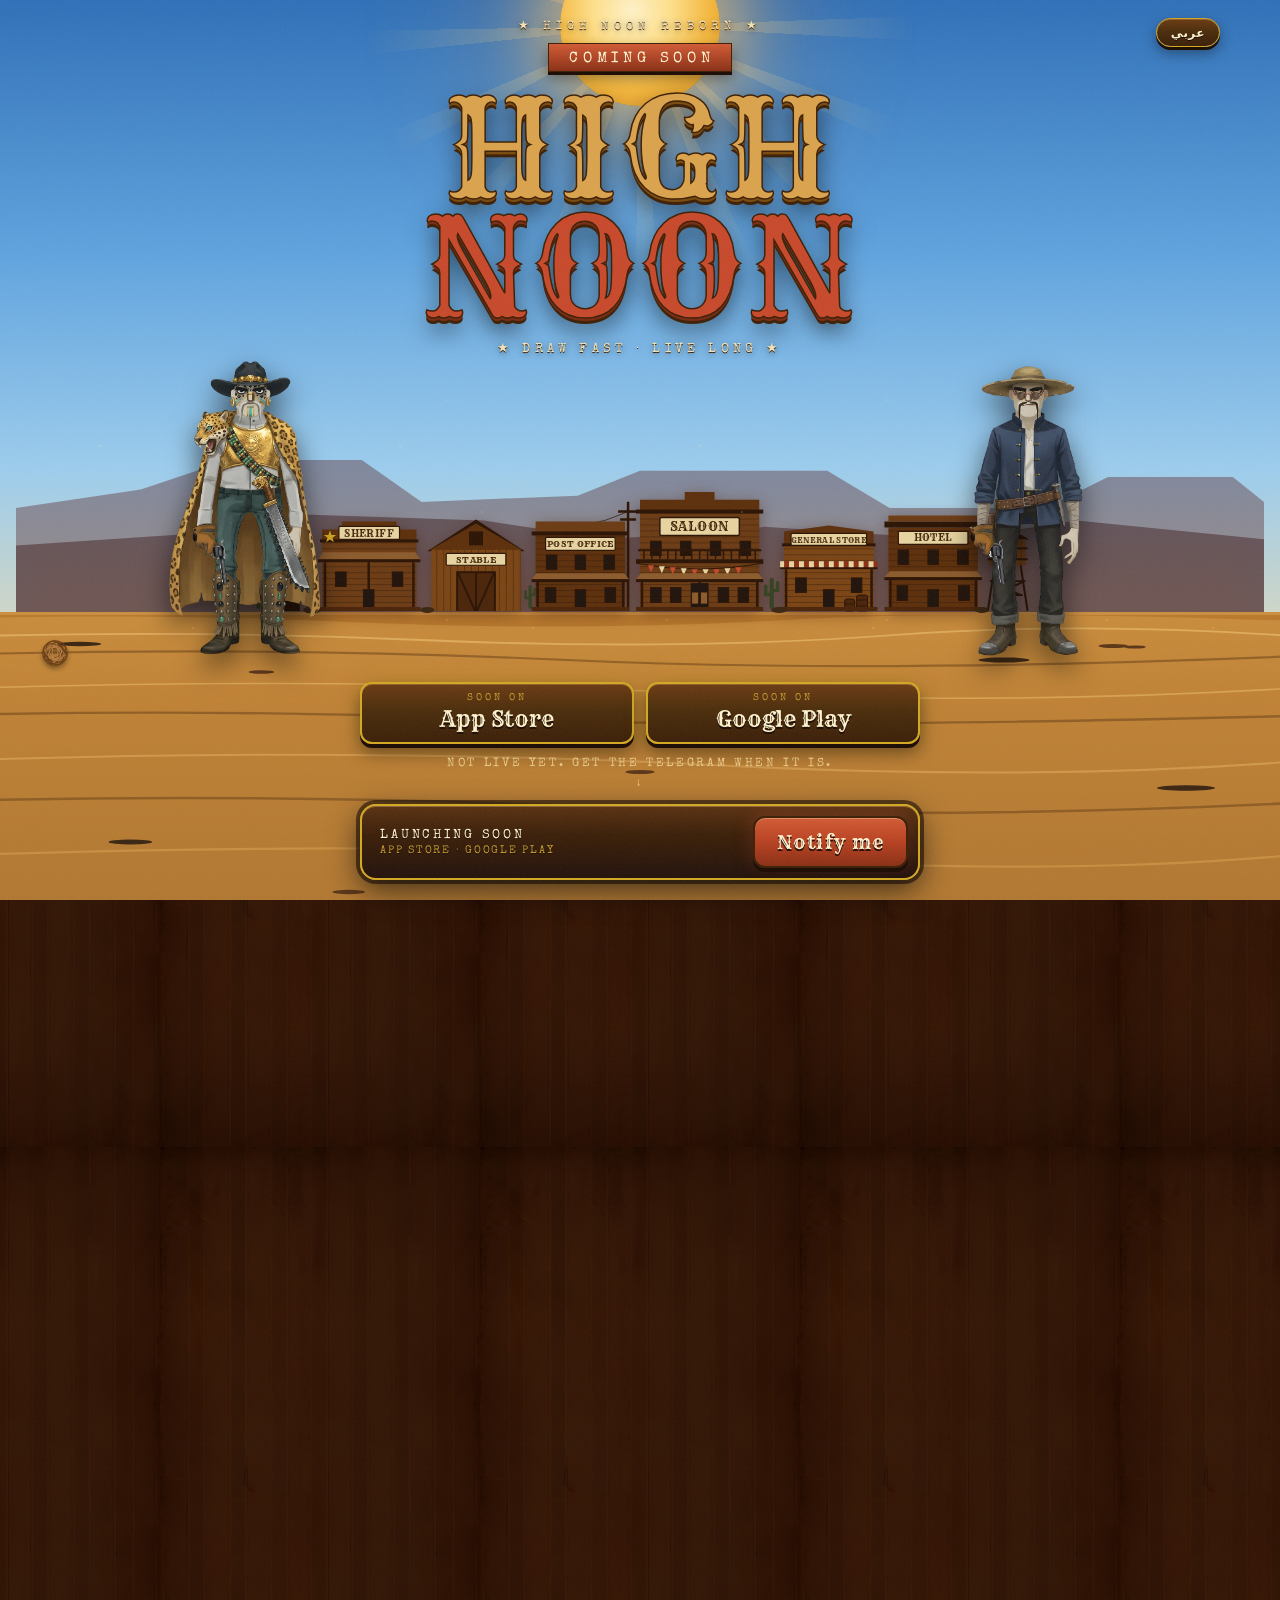
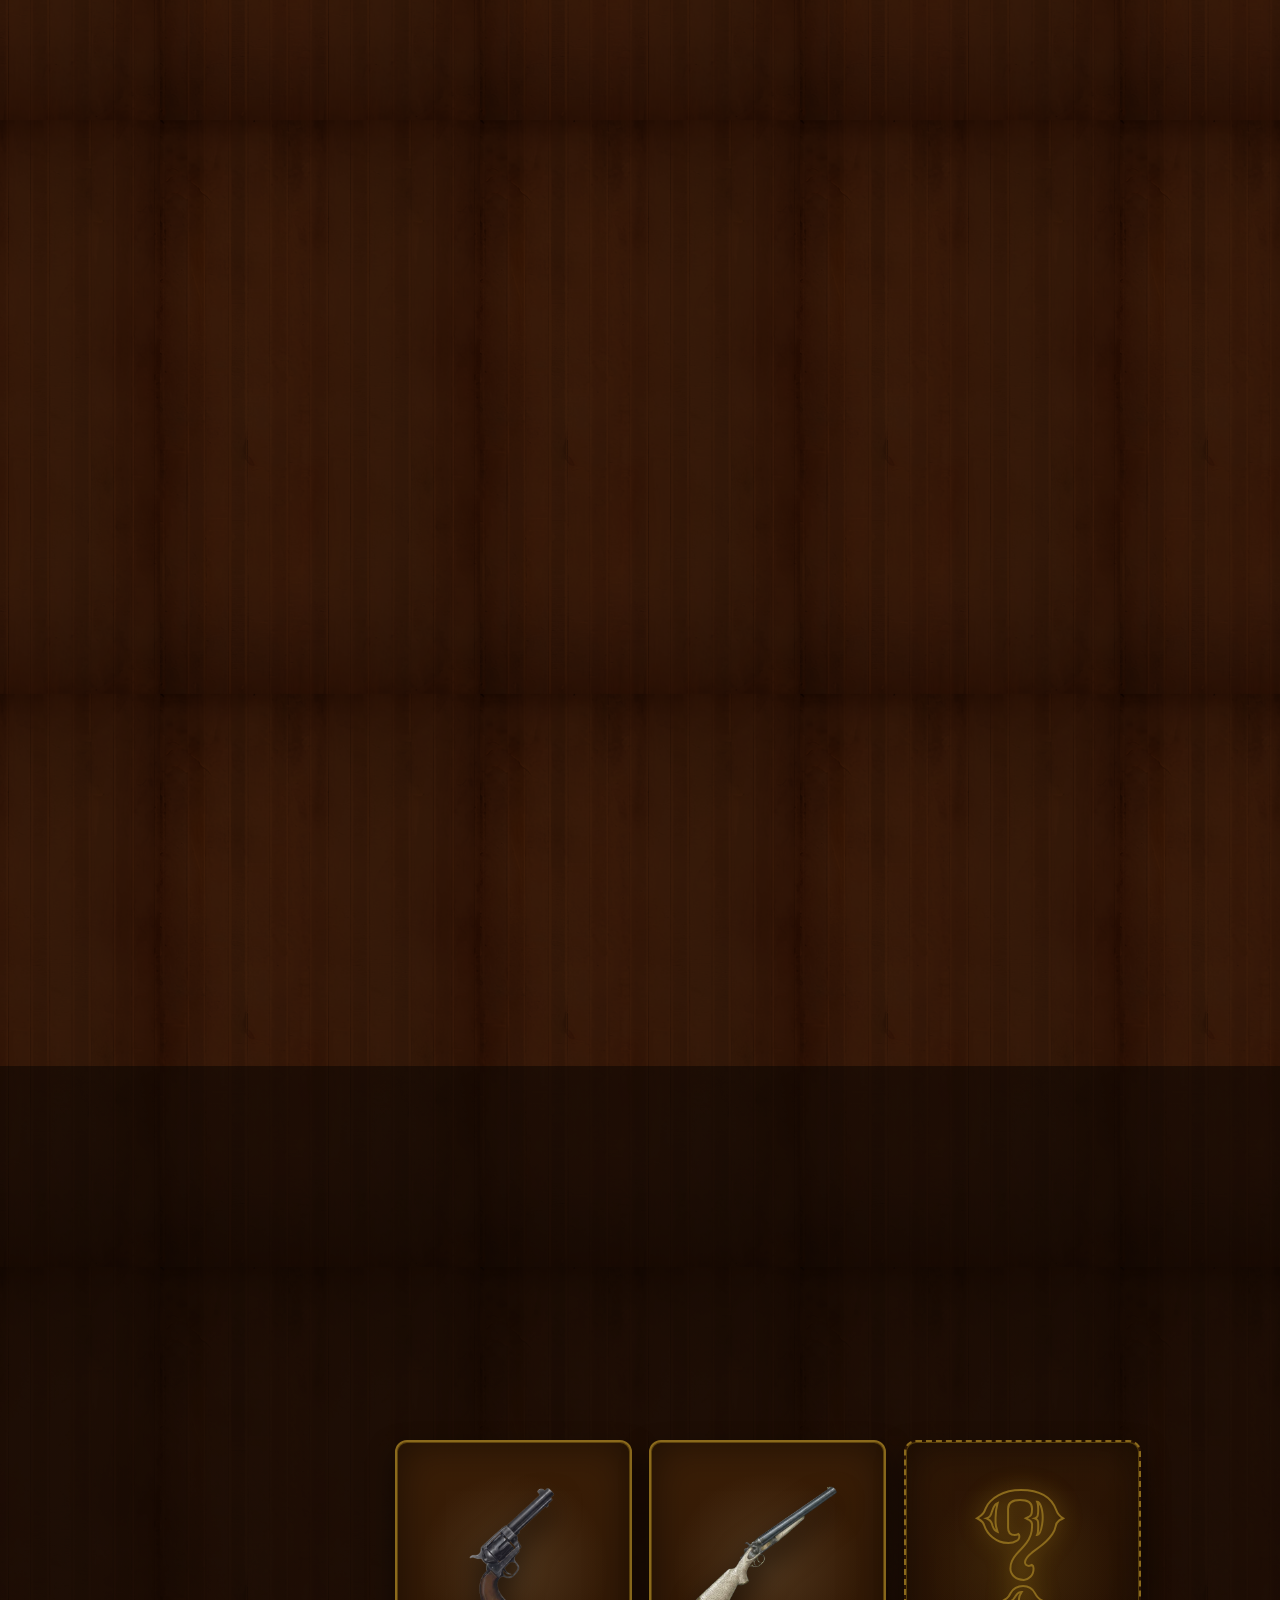
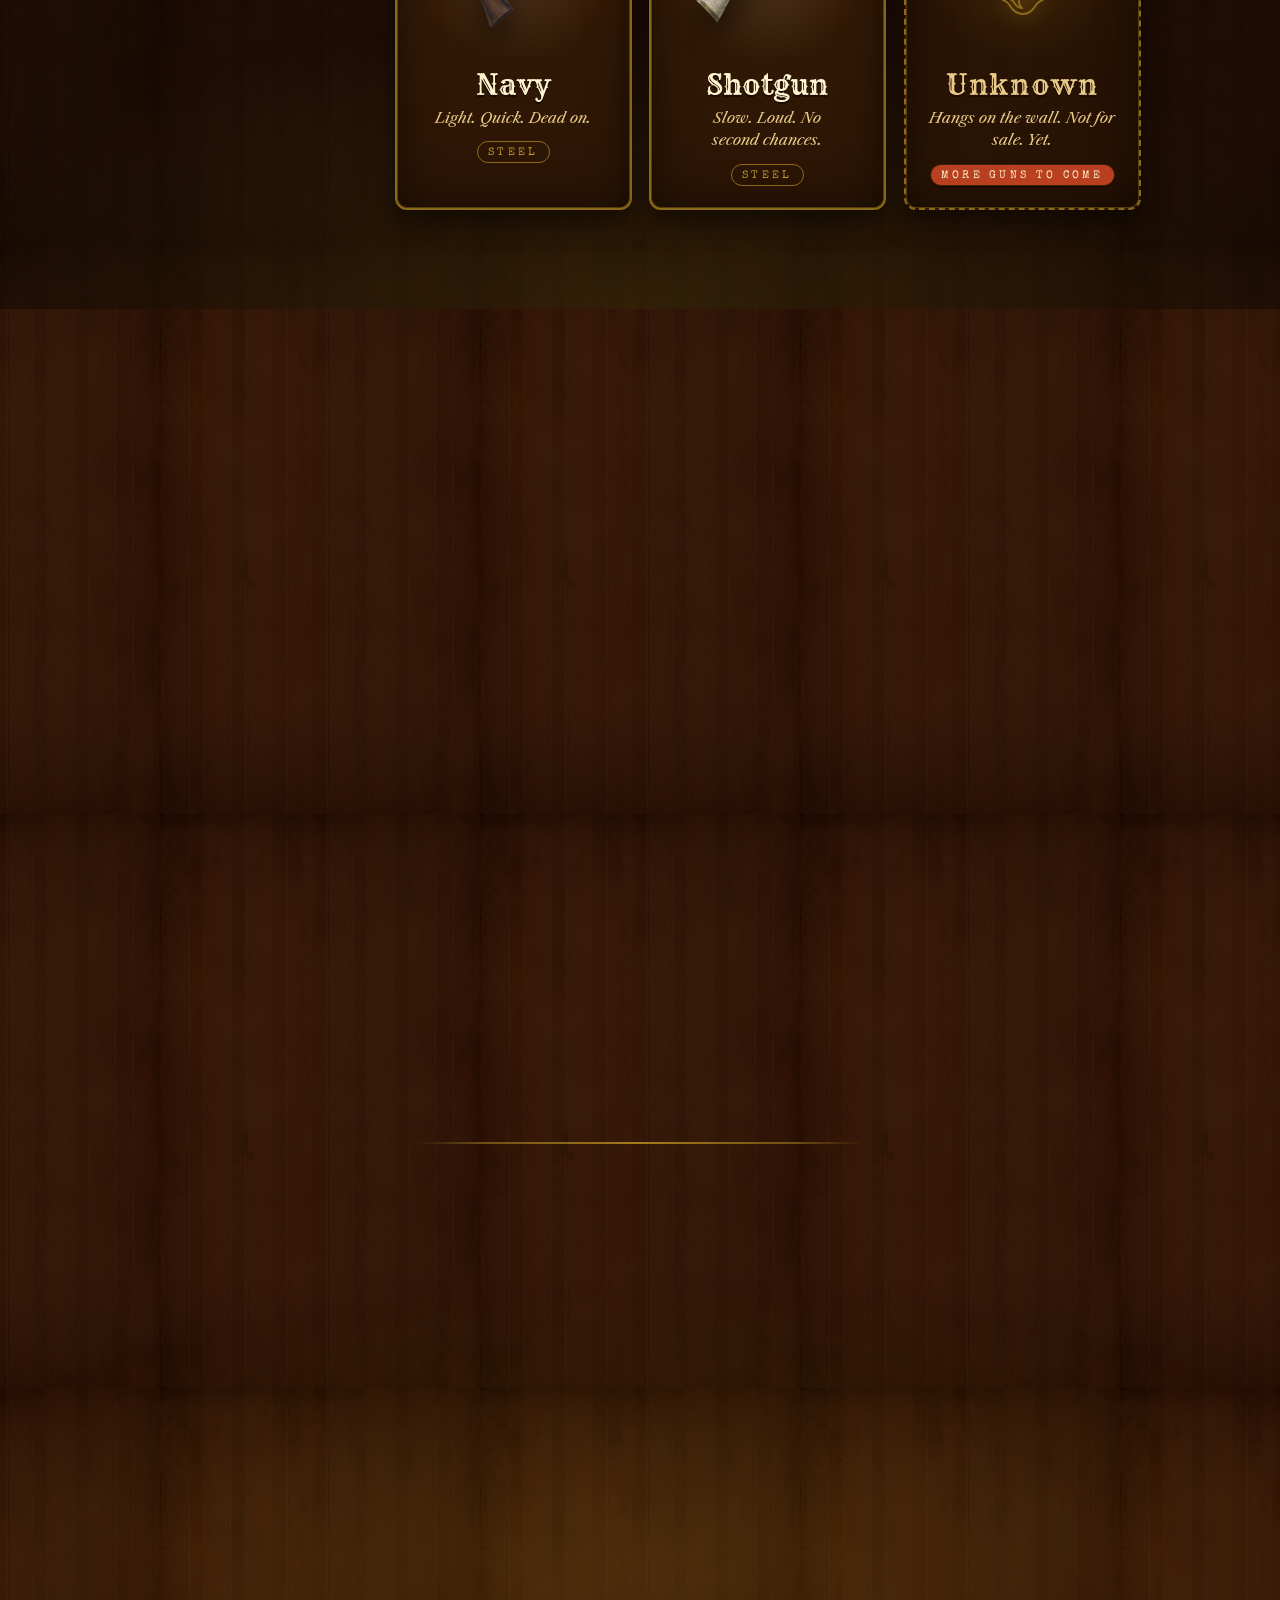
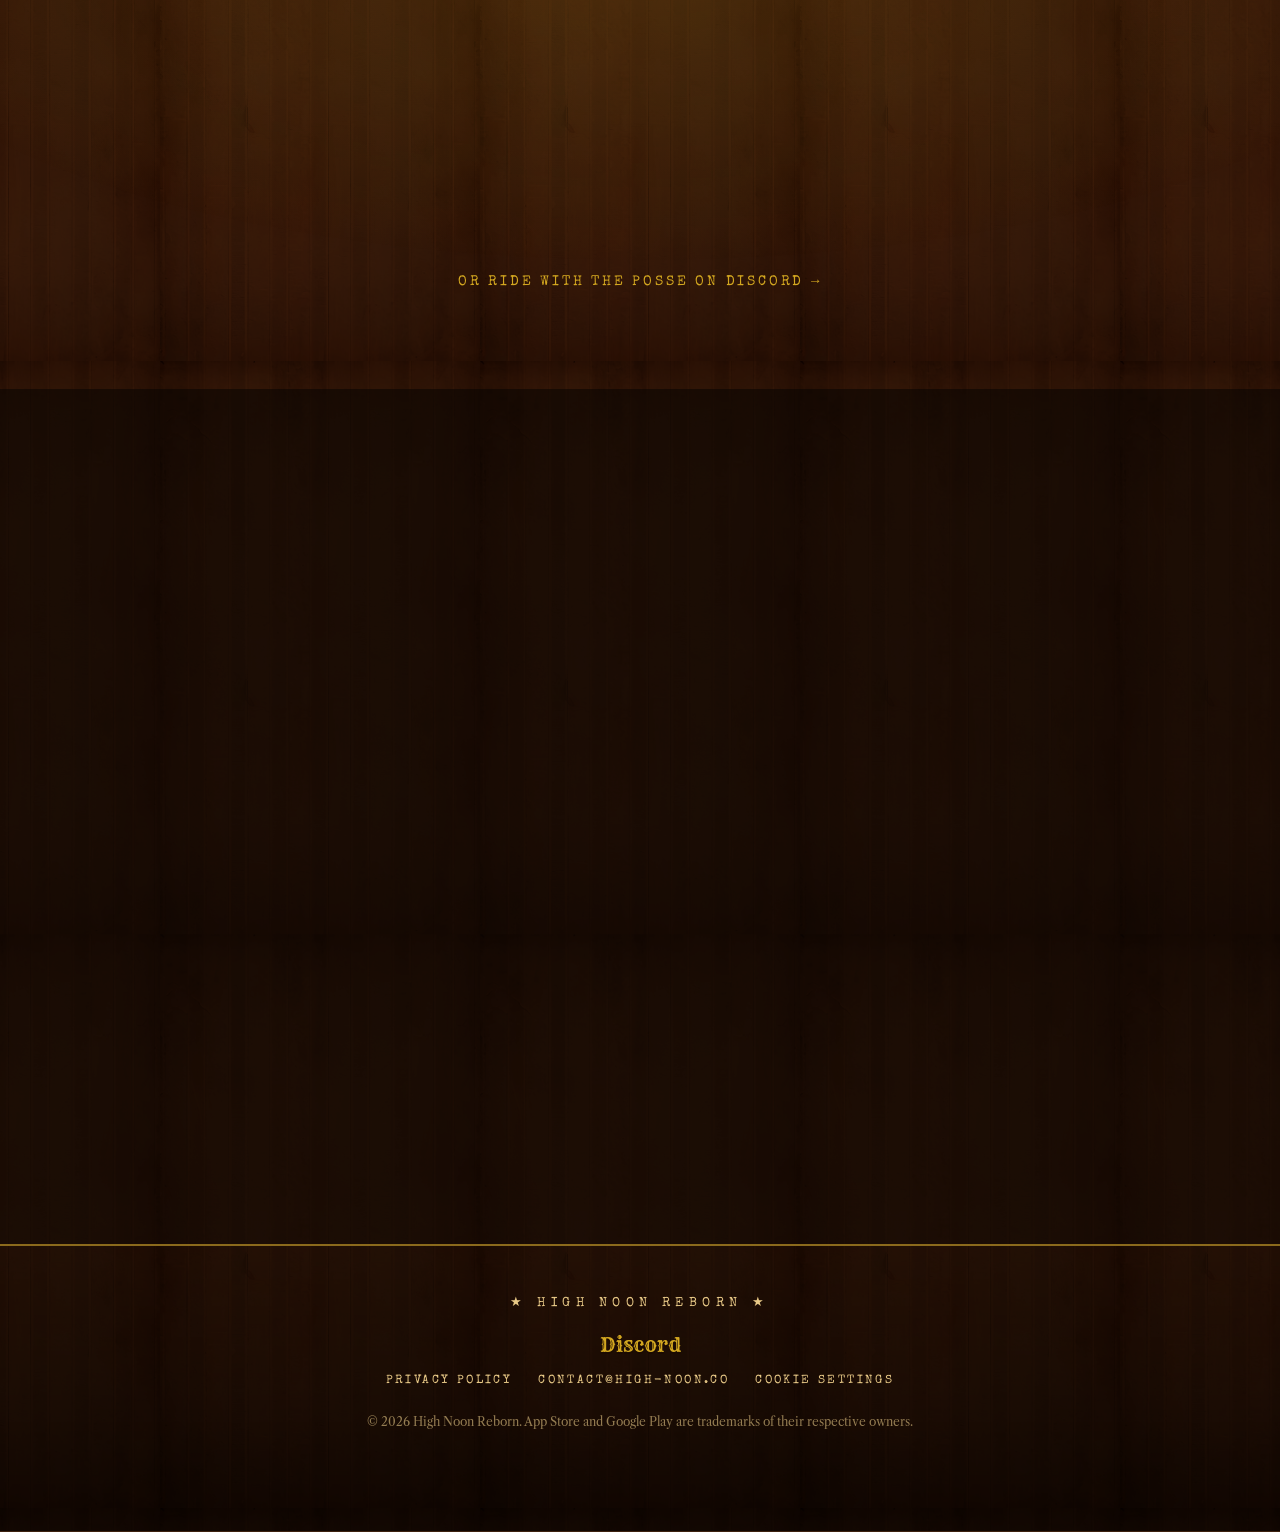
==== commit d06636c3: "Join the beta: landing section + /beta.html (waitlist, support, EN/AR) - index: 'Join the beta' card" ====
--- a/index.html
+++ b/index.html
@@ -22,8 +22,8 @@
 <meta name="twitter:card" content="summary_large_image">
 <link rel="preload" href="assets/fonts/rye-400-latin.woff2" as="font" type="font/woff2" crossorigin>
 <link rel="preload" href="assets/fonts/special-elite-400-latin.woff2" as="font" type="font/woff2" crossorigin>
-<script src="assets/lang.js?v=20261031t"></script>
-<link rel="stylesheet" href="assets/landing.css?v=20261031r">
+<script src="assets/lang.js?v=20261101a"></script>
+<link rel="stylesheet" href="assets/landing.css?v=20261101a">
 </head>
 <body>
 <div class="grain"></div>
@@ -125,6 +125,20 @@
 </div>
 </header></div>
 
+<section class="sec beta-call" id="beta">
+<div class="wrap">
+<div class="call reveal">
+<span class="call-tag" data-i18n="beta_tag">Beta</span>
+<p class="kicker" data-i18n="beta_k">Now in beta · iOS</p>
+<h2 class="h2" data-i18n="beta_h">Join the beta.</h2>
+<p class="status" data-i18n="beta_status">Beta in progress — currently full</p>
+<p class="lede" data-i18n="beta_p">The app is in the hands of its first testers on iPhone since October 31. Seats open in small batches — get in line, it's free.</p>
+<a class="btn btn-wood" href="beta.html" data-i18n="beta_cta">How to get in →</a>
+<p class="call-note" data-i18n="beta_note">Android coming soon · Free waitlist</p>
+</div>
+</div>
+</section>
+
 <section class="sec duel" id="duel">
 <div class="wrap">
 <p class="kicker reveal" data-i18n="duel_k">What's waiting</p>
@@ -233,6 +247,6 @@
 <div class="sticky" id="sticky"><div class="sticky-in"><span><span data-i18n="launching">Launching soon</span><small lang="en">App Store · Google Play</small></span><a class="btn btn-red" href="#notify" data-i18n="notify_me">Notify me</a></div></div>
 
 <script src="assets/consent.js?v=20261031k" data-pixel="1439385060968025"></script>
-<script src="assets/landing.js?v=20261031r"></script>
+<script src="assets/landing.js?v=20261101a"></script>
 </body>
 </html>
--- a/assets/landing.css
+++ b/assets/landing.css
@@ -92,6 +92,18 @@
 .hero-note{text-align:center;font:12px var(--f-type);letter-spacing:.22em;text-transform:uppercase;color:var(--cream-2);margin-top:14px}
 .hero-note b{display:block;font-weight:400;margin-top:6px;animation:bob 1.6s ease-in-out infinite}
 
+/* BETA CALL (landing, right under the hero) */
+.beta-call{padding:52px 0 36px}
+.call{position:relative;max-width:560px;margin:0 auto;padding:34px 22px 28px;border-radius:16px;background:linear-gradient(#5a3010,#3A1E07 40%,#22100a);border:2px solid var(--gold);box-shadow:inset 0 1px 0 rgba(255,220,150,.3),0 14px 34px rgba(0,0,0,.6),0 0 0 4px rgba(26,10,2,.6);text-align:center}
+.call-tag{position:absolute;top:-16px;left:50%;transform:translateX(-50%) rotate(-2deg);font:14px var(--f-type);letter-spacing:.32em;text-transform:uppercase;color:var(--cream);background:linear-gradient(#D25A34,#8a2e14);border:1.5px solid var(--outline);padding:6px 14px 5px 18px;box-shadow:0 3px 0 #1a0a02,0 6px 14px rgba(0,0,0,.4);white-space:nowrap}
+.call .h2{font-size:clamp(36px,9vw,58px);margin-top:12px}
+.call .lede{max-width:36ch}
+.status{display:inline-flex;align-items:center;gap:9px;margin-top:16px;font:11px var(--f-type);letter-spacing:.22em;text-transform:uppercase;color:var(--cream);background:rgba(184,64,32,.22);border:1.5px solid var(--red);border-radius:999px;padding:8px 14px 7px;text-align:center}
+.status::before{content:"";flex:none;width:8px;height:8px;border-radius:50%;background:var(--red-l);animation:ping 2s ease-out infinite}
+.call .btn{margin-top:22px}
+.call-note{margin-top:16px;font:11px var(--f-type);letter-spacing:.22em;text-transform:uppercase;color:var(--copper)}
+@keyframes ping{0%{box-shadow:0 0 0 0 rgba(216,96,58,.6)}100%{box-shadow:0 0 0 10px rgba(216,96,58,0)}}
+
 /* DUEL */
 .beats{display:grid;gap:26px;margin-top:40px}
 .beat{position:relative;background:radial-gradient(ellipse at 50% 0%,#F1E1B4,#E8D4A0 50%,#D8BC85);color:var(--outline);padding:28px 22px 26px;border:3px solid var(--outline);box-shadow:inset 0 0 0 3px var(--parch),inset 0 0 0 5px var(--copper-d),inset 0 0 60px rgba(74,44,10,.3),0 14px 30px rgba(0,0,0,.5);display:grid;grid-template-columns:96px 1fr;column-gap:18px;align-items:center}
@@ -312,6 +324,8 @@
 /* DESKTOP */
 @media (min-width:760px){
 .sec{padding:100px 0}
+.beta-call{padding:72px 0 40px}
+.call{padding:40px 36px 34px}
 .hero-content{min-height:calc(var(--svh,100svh) * 1);padding-top:18px;padding-bottom:110px}
 .posse{min-height:clamp(160px,calc(var(--svh,100svh) * 0.3),260px);margin-top:0}
 .skin-l.front{height:100%}
@@ -351,13 +365,15 @@
 html[lang="ar"]{--f-display:'Lalezar','Rye',serif;--f-type:'Cairo','Special Elite',monospace;--f-body:'Cairo','Libre Caslon Text',Georgia,serif}
 html[lang="ar"] body{font-size:17px;line-height:1.7}
 html[lang="ar"] .lang{font-family:var(--f-type);letter-spacing:.12em}
-html[lang="ar"] :is(.kicker,.ribbon,.hero-tag,.store-k,.hero-note,.fin,.cols,.board-head,.tier,.tier small,.pin,.row .nm i,.sticky span,.fine,.discord,.arena-k,.foot-legal a,.streak small,.pass i,.score-list .lbl,.best span,.poster-k){letter-spacing:0;font-weight:700}
+html[lang="ar"] :is(.kicker,.ribbon,.hero-tag,.store-k,.hero-note,.fin,.cols,.board-head,.tier,.tier small,.pin,.row .nm i,.sticky span,.fine,.discord,.arena-k,.foot-legal a,.streak small,.pass i,.score-list .lbl,.best span,.poster-k,.call-tag,.status,.call-note){letter-spacing:0;font-weight:700}
 html[lang="ar"] :is(.lede,.gun p,.arena-sub,.board-foot,.score-list .empty,.copy){font-style:normal}
 html[lang="ar"] :is(.btn,.beat .num,.gun .fin){letter-spacing:0}
 html[lang="ar"] .ribbon{padding:6px 16px 5px}
 html[lang="ar"] .hero-tag{font-size:14px}
 html[lang="ar"] .store-k{font-size:11px}
 html[lang="ar"] .hero-note{font-size:13px}
+html[lang="ar"] :is(.status,.call-note){font-size:12px}
+html[lang="ar"] .call-tag{font-size:15px;padding:5px 14px 4px}
 html[lang="ar"] .h2{line-height:1.15}
 html[lang="ar"] .lede{max-width:40ch}
 html[lang="ar"] .beat h3{line-height:1.25}
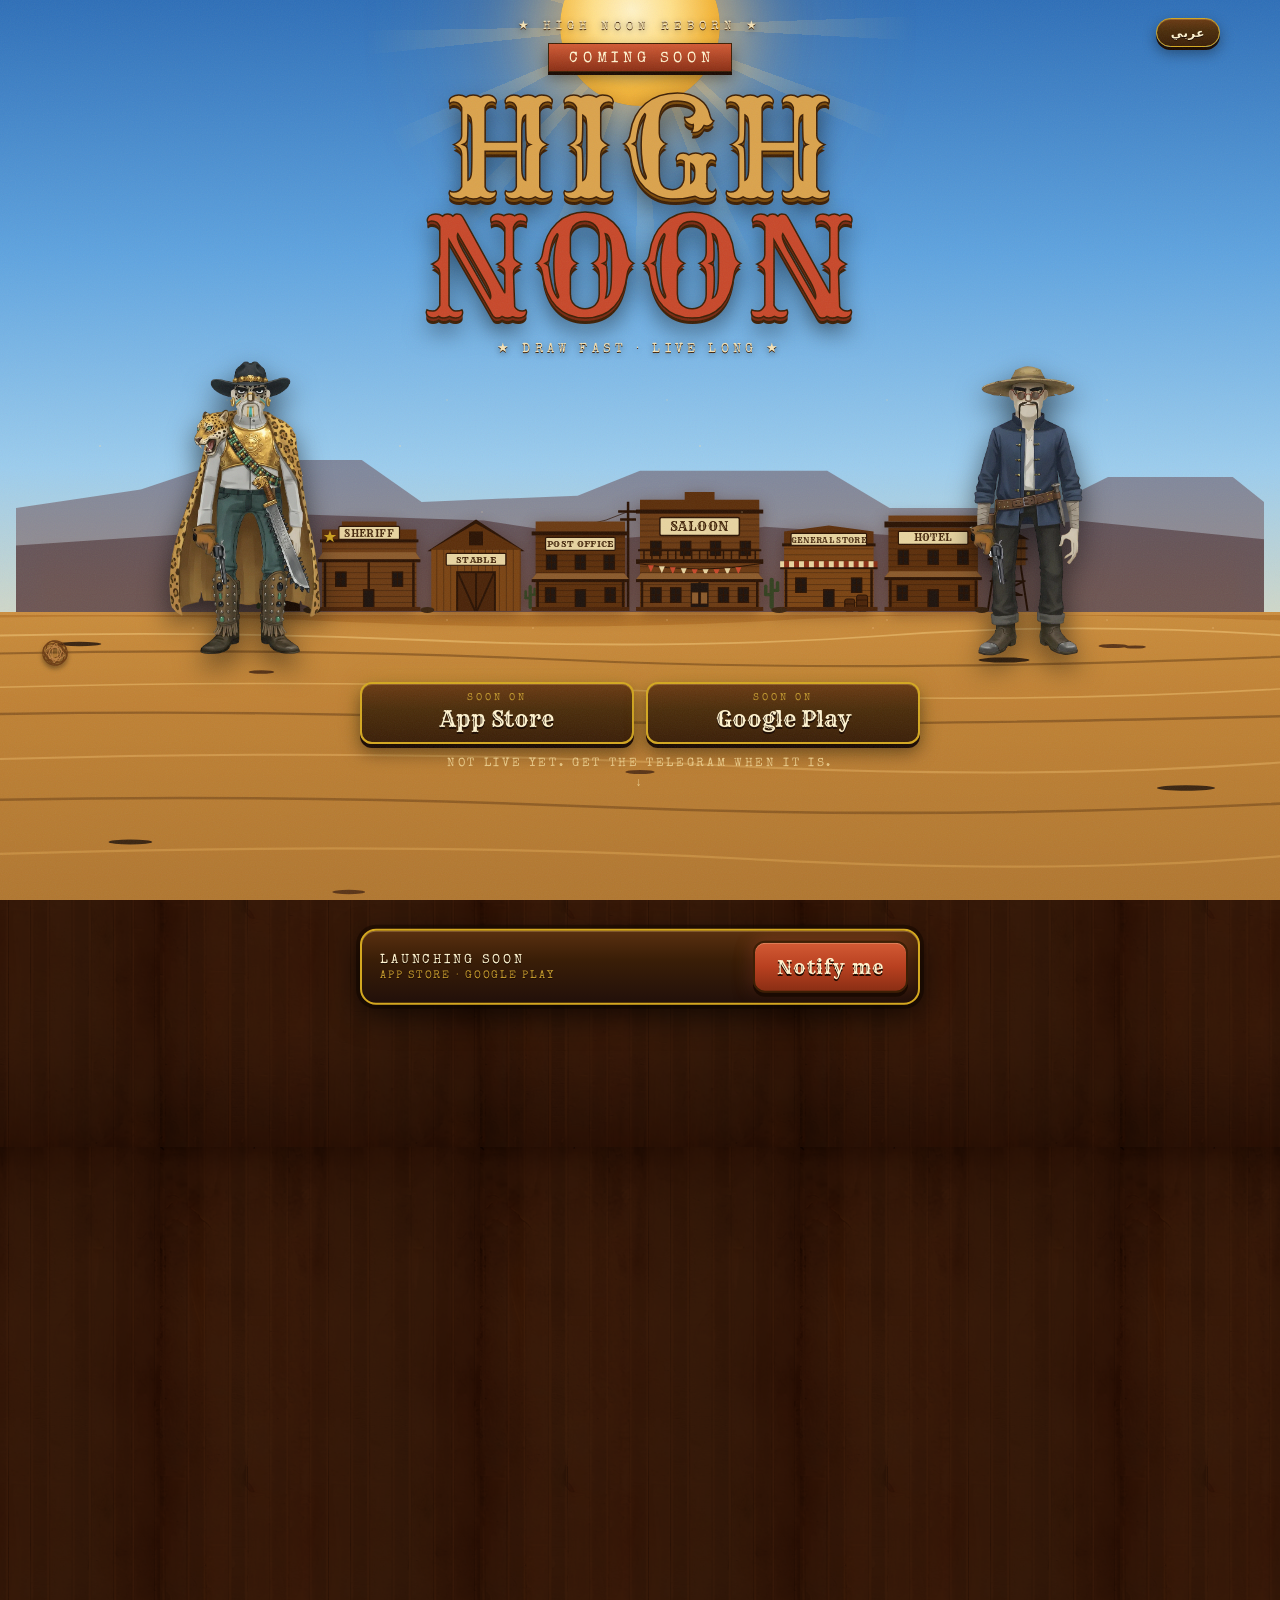
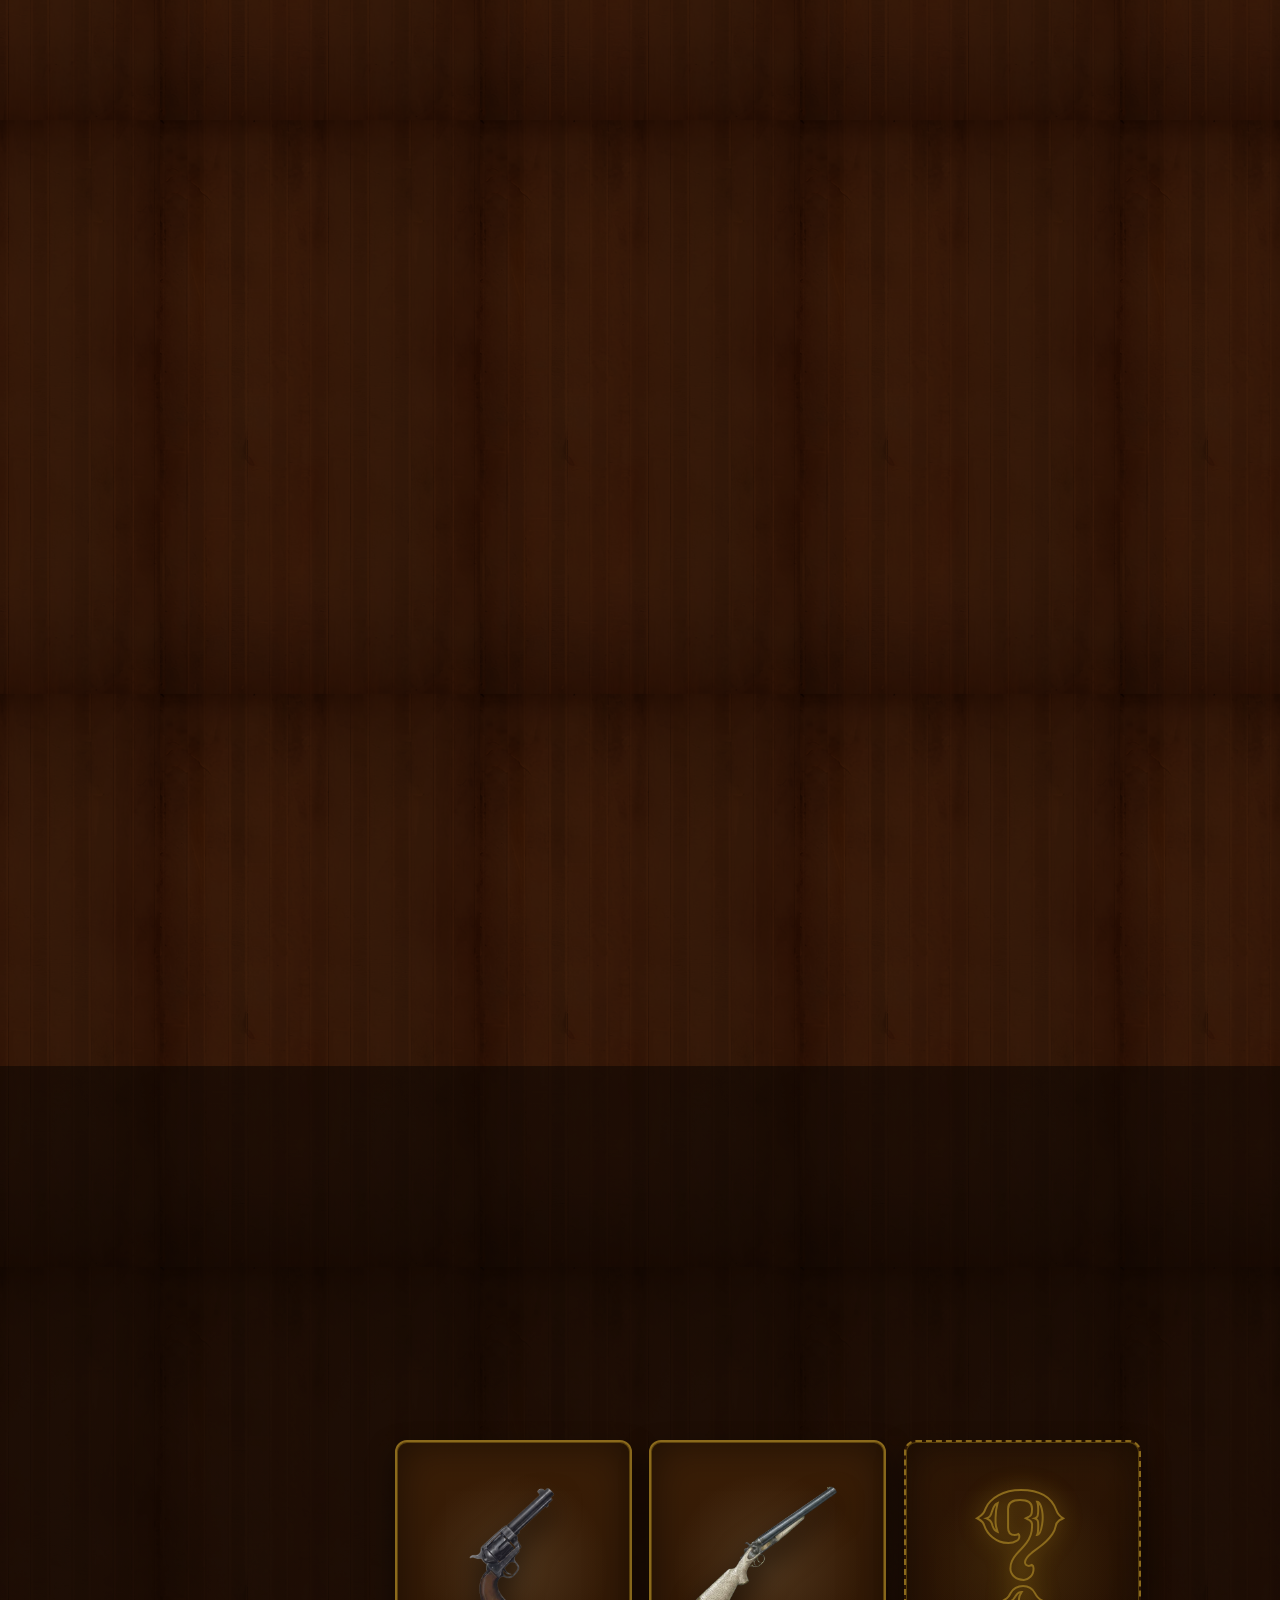
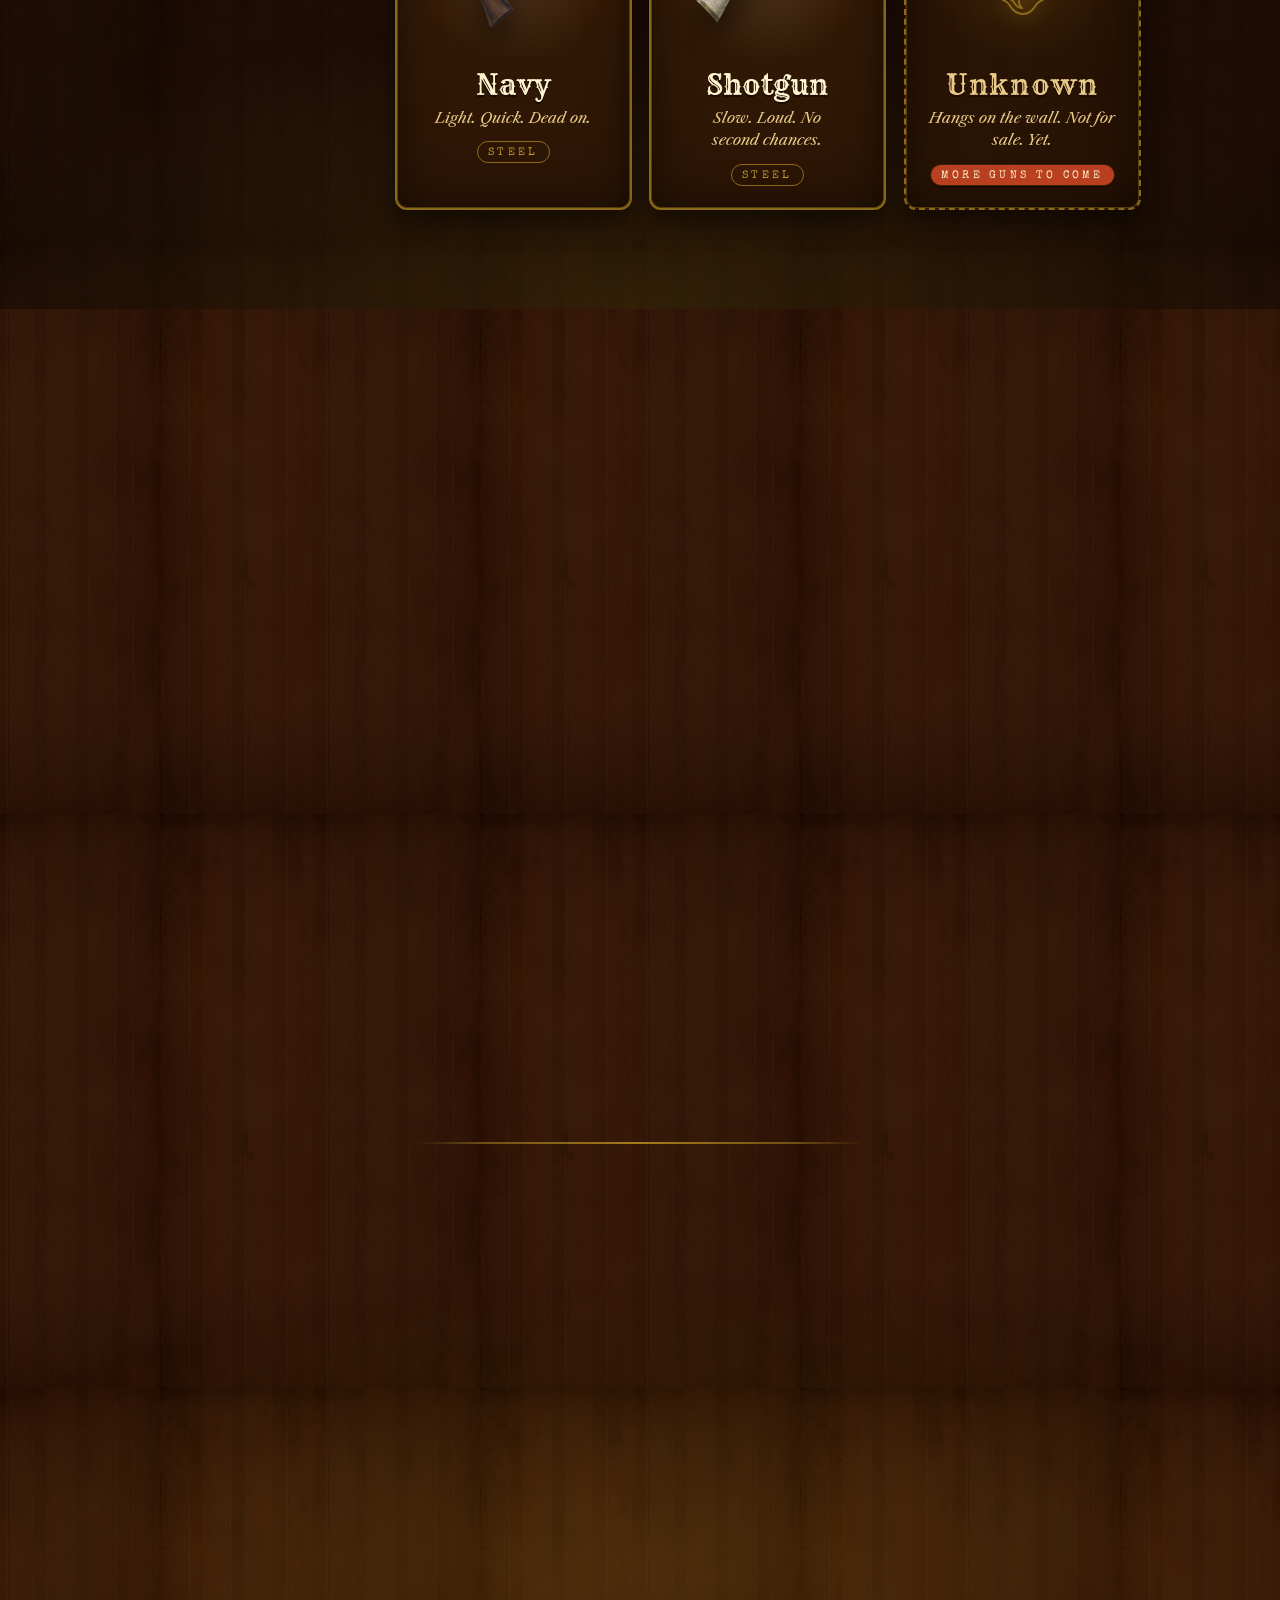
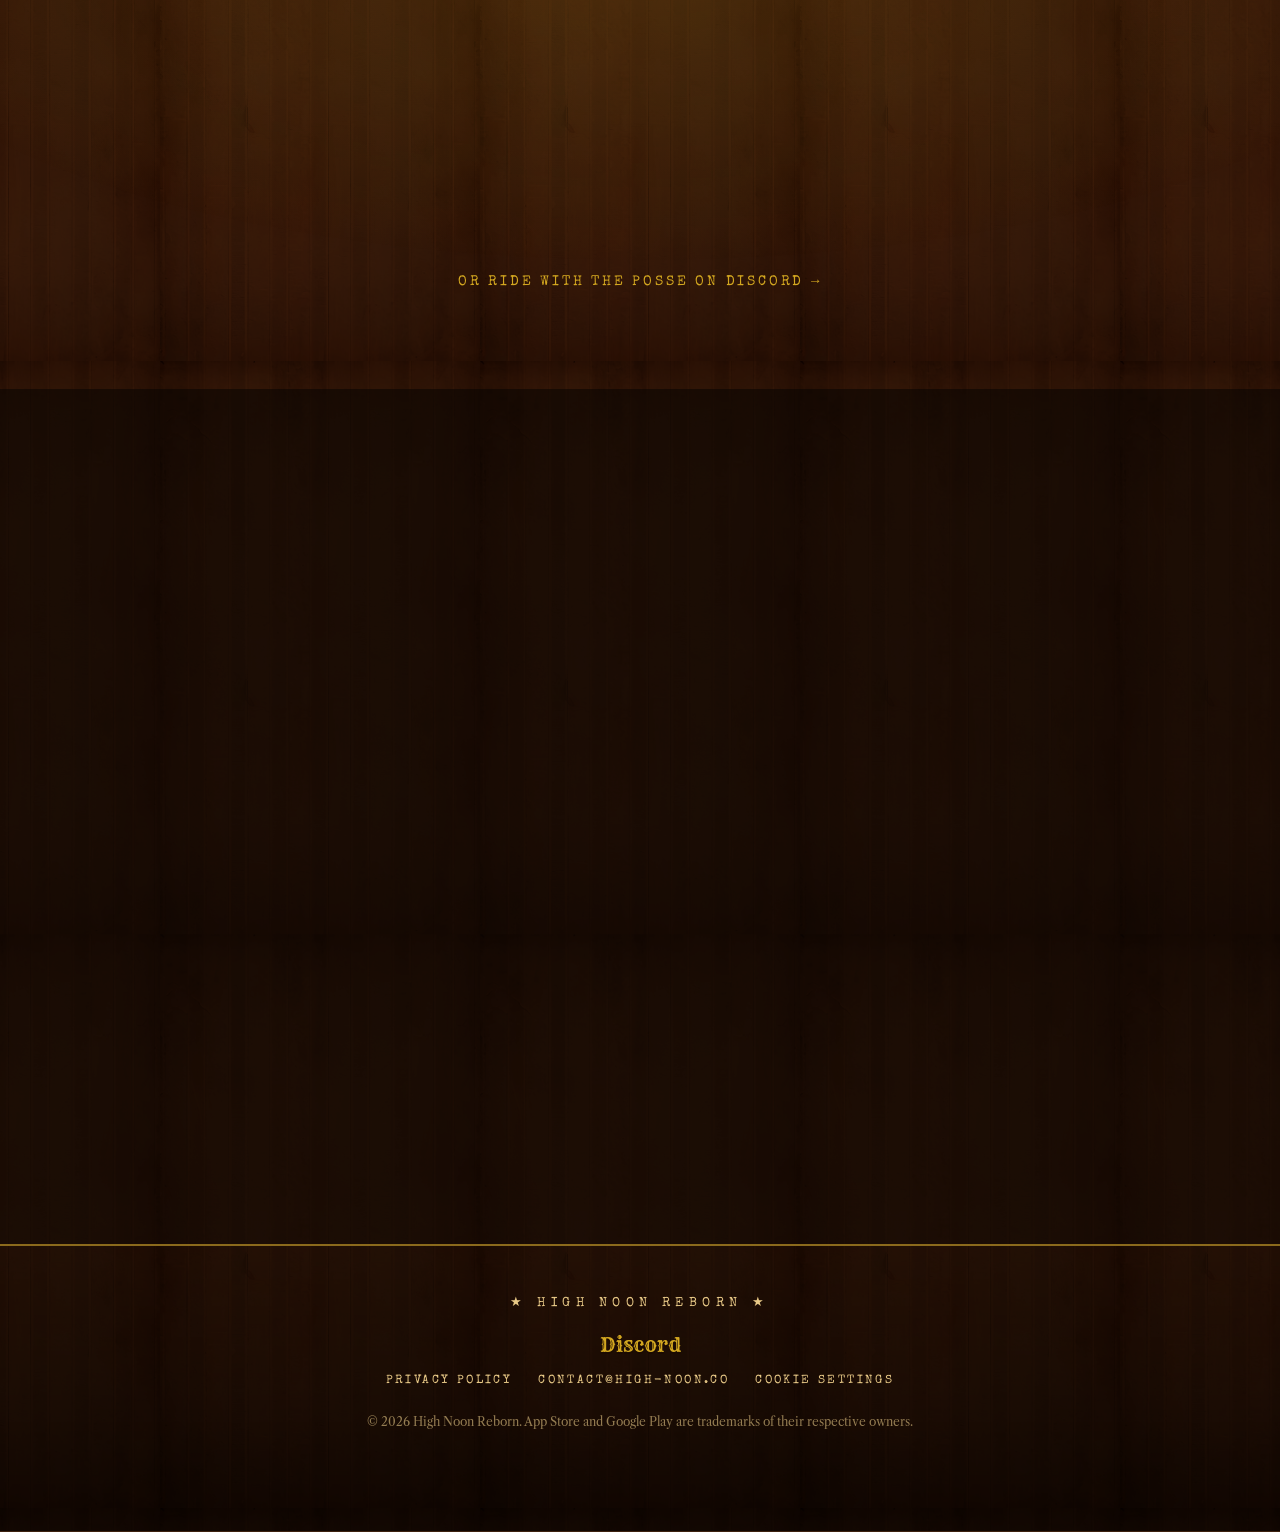
==== commit e4b99db3: "Beta page + landing section: the Android beta is live too (no more 'Android is next') Co-Authored-By" ====
--- a/index.html
+++ b/index.html
@@ -129,12 +129,12 @@
 <div class="wrap">
 <div class="call reveal">
 <span class="call-tag" data-i18n="beta_tag">Beta</span>
-<p class="kicker" data-i18n="beta_k">Now in beta · iOS</p>
+<p class="kicker" data-i18n="beta_k">Now in beta · iOS &amp; Android</p>
 <h2 class="h2" data-i18n="beta_h">Join the beta.</h2>
 <p class="status" data-i18n="beta_status">Beta in progress — currently full</p>
-<p class="lede" data-i18n="beta_p">The app is in the hands of its first testers on iPhone since October 31. Seats open in small batches — get in line, it's free.</p>
+<p class="lede" data-i18n="beta_p">The app is in the hands of its first testers on iPhone and Android since October 31. Seats open in small batches — get in line, it's free.</p>
 <a class="btn btn-wood" href="beta.html" data-i18n="beta_cta">How to get in →</a>
-<p class="call-note" data-i18n="beta_note">Android coming soon · Free waitlist</p>
+<p class="call-note" data-i18n="beta_note">iOS &amp; Android · Free waitlist</p>
 </div>
 </div>
 </section>
@@ -247,6 +247,6 @@
 <div class="sticky" id="sticky"><div class="sticky-in"><span><span data-i18n="launching">Launching soon</span><small lang="en">App Store · Google Play</small></span><a class="btn btn-red" href="#notify" data-i18n="notify_me">Notify me</a></div></div>
 
 <script src="assets/consent.js?v=20261031k" data-pixel="1439385060968025"></script>
-<script src="assets/landing.js?v=20261101a"></script>
+<script src="assets/landing.js?v=20261101b"></script>
 </body>
 </html>
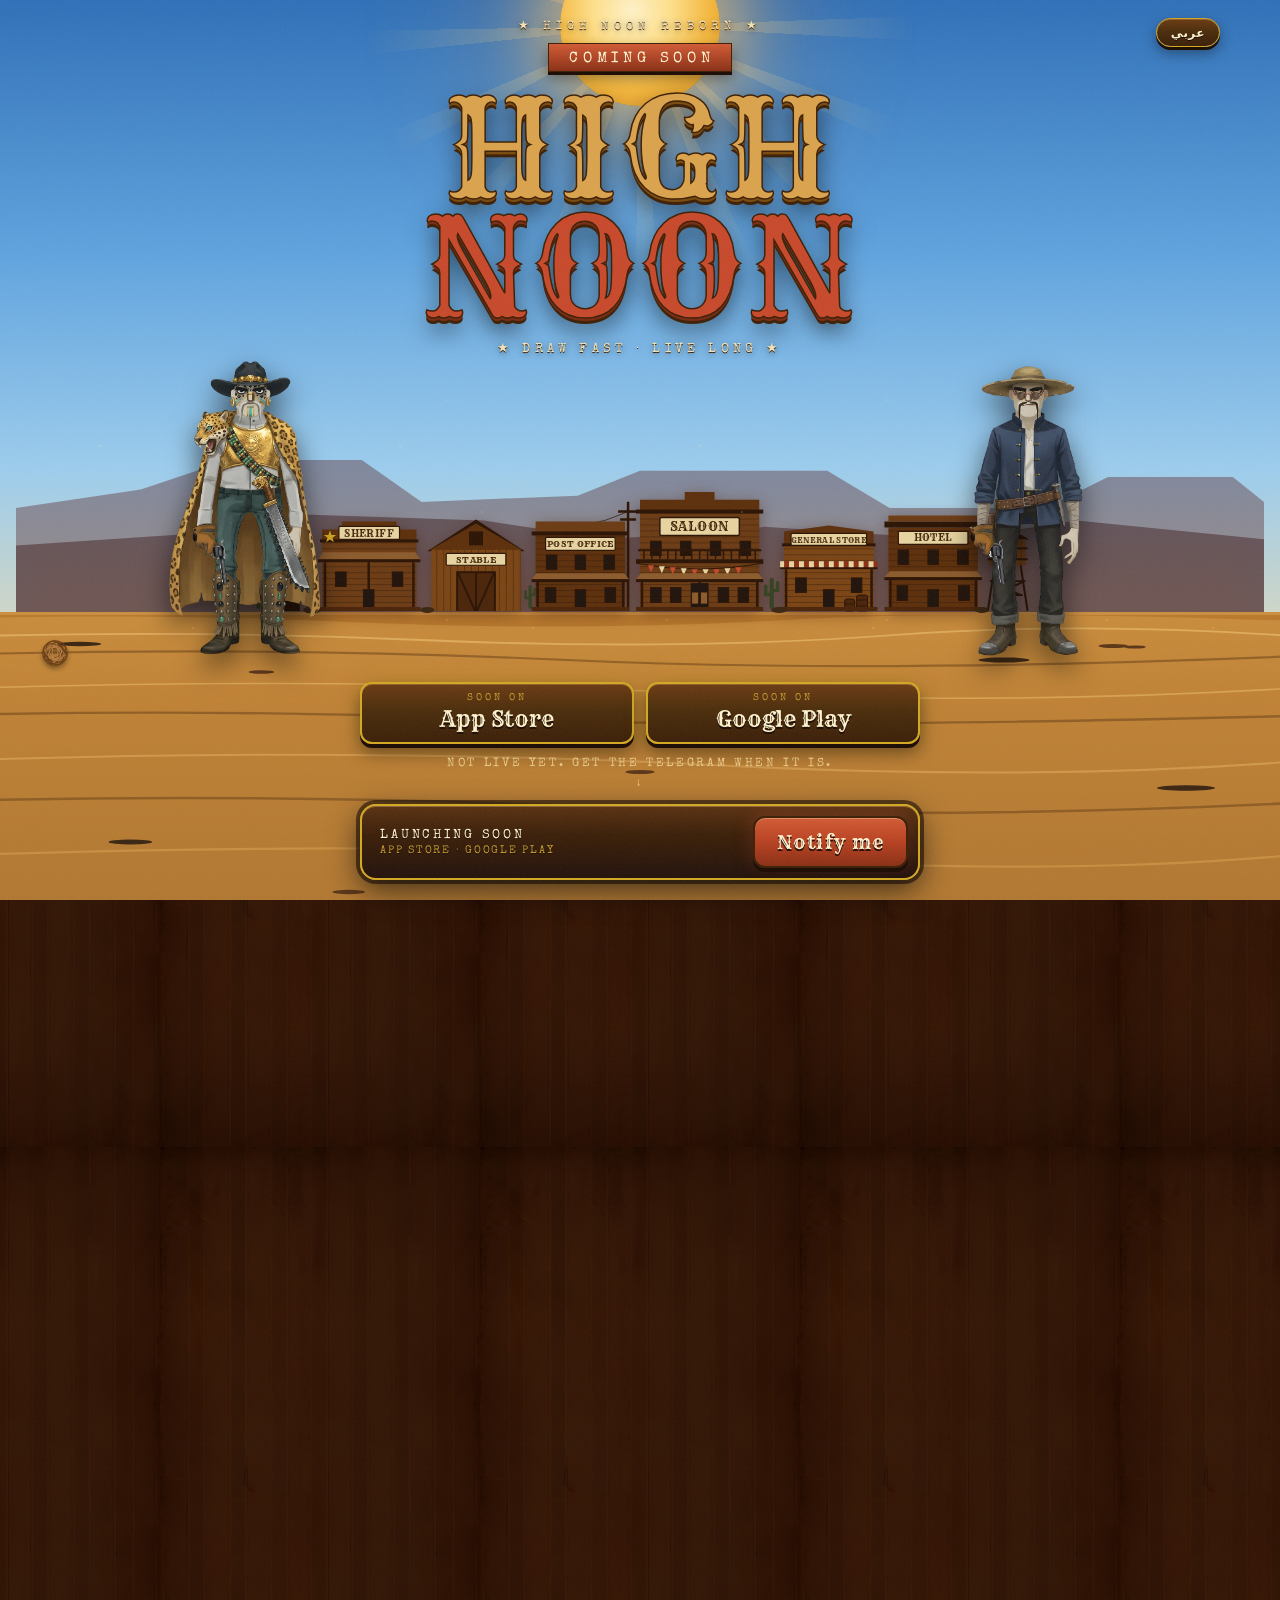
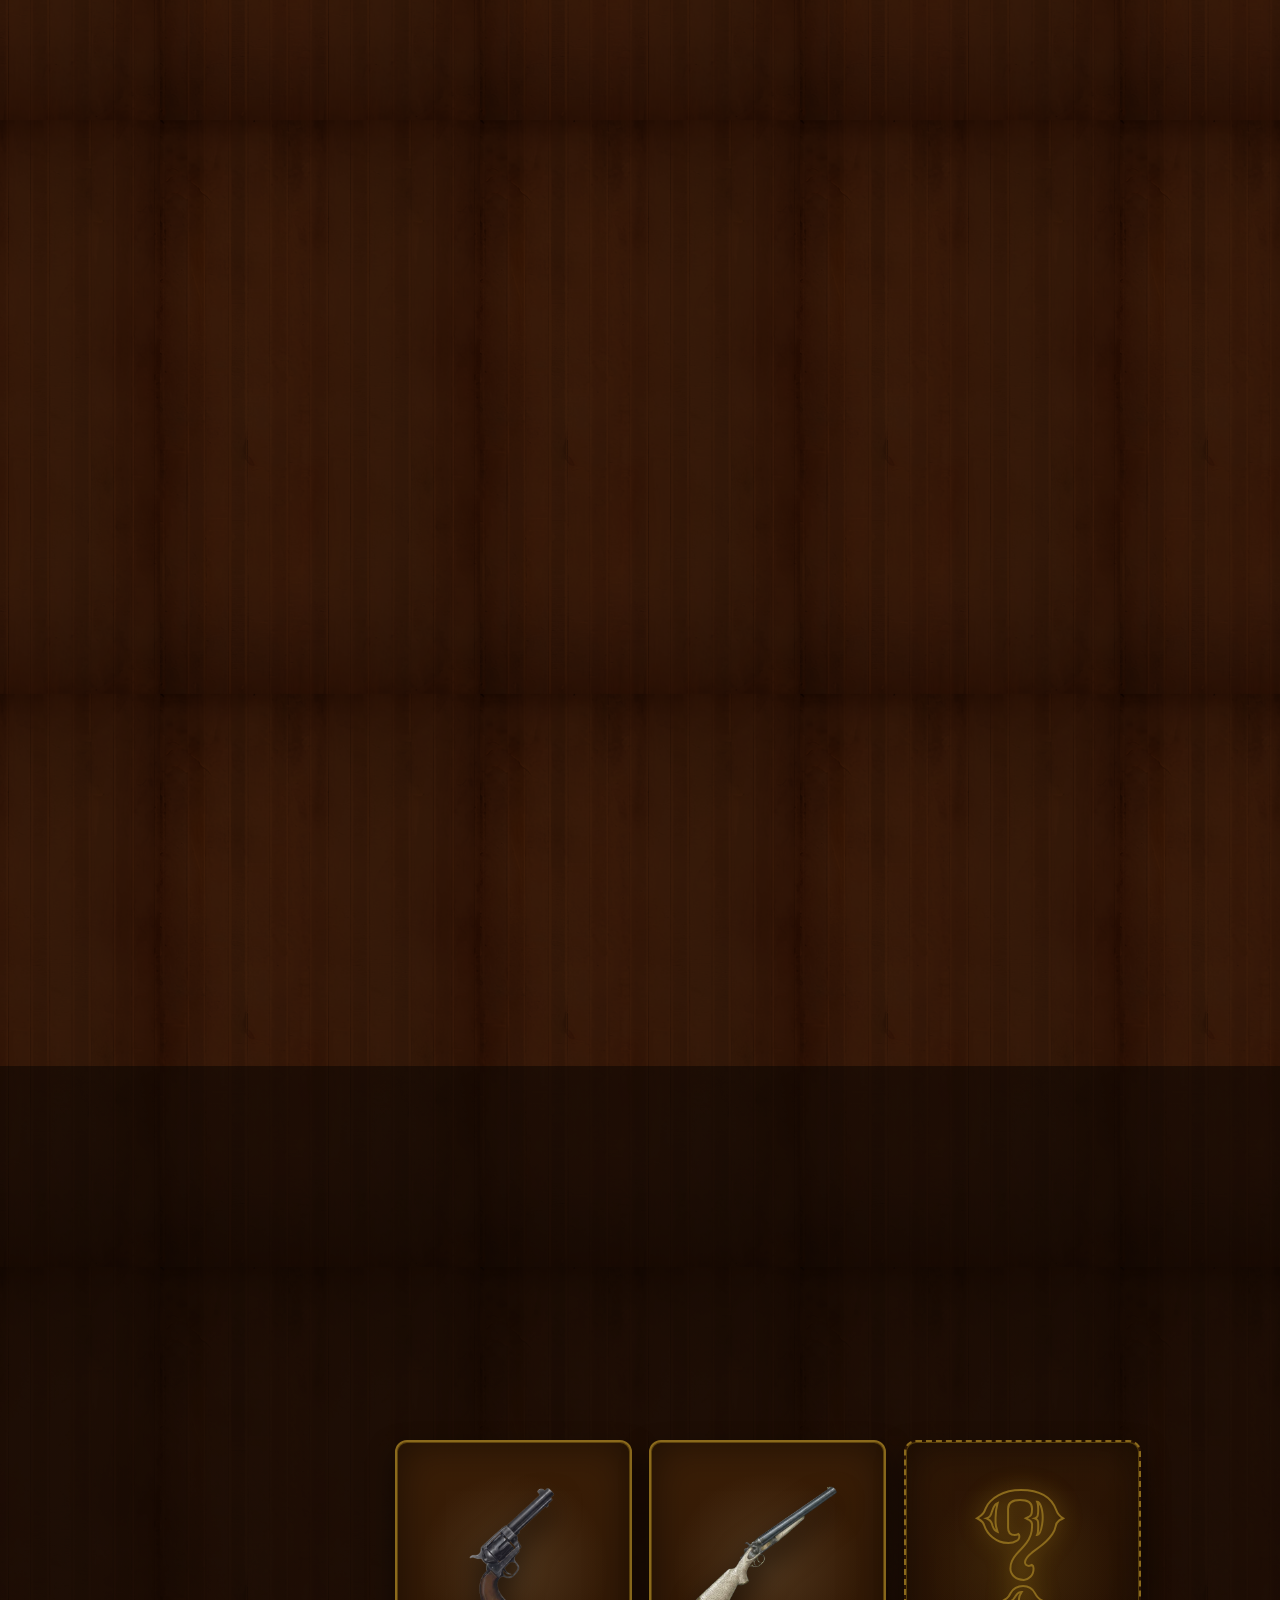
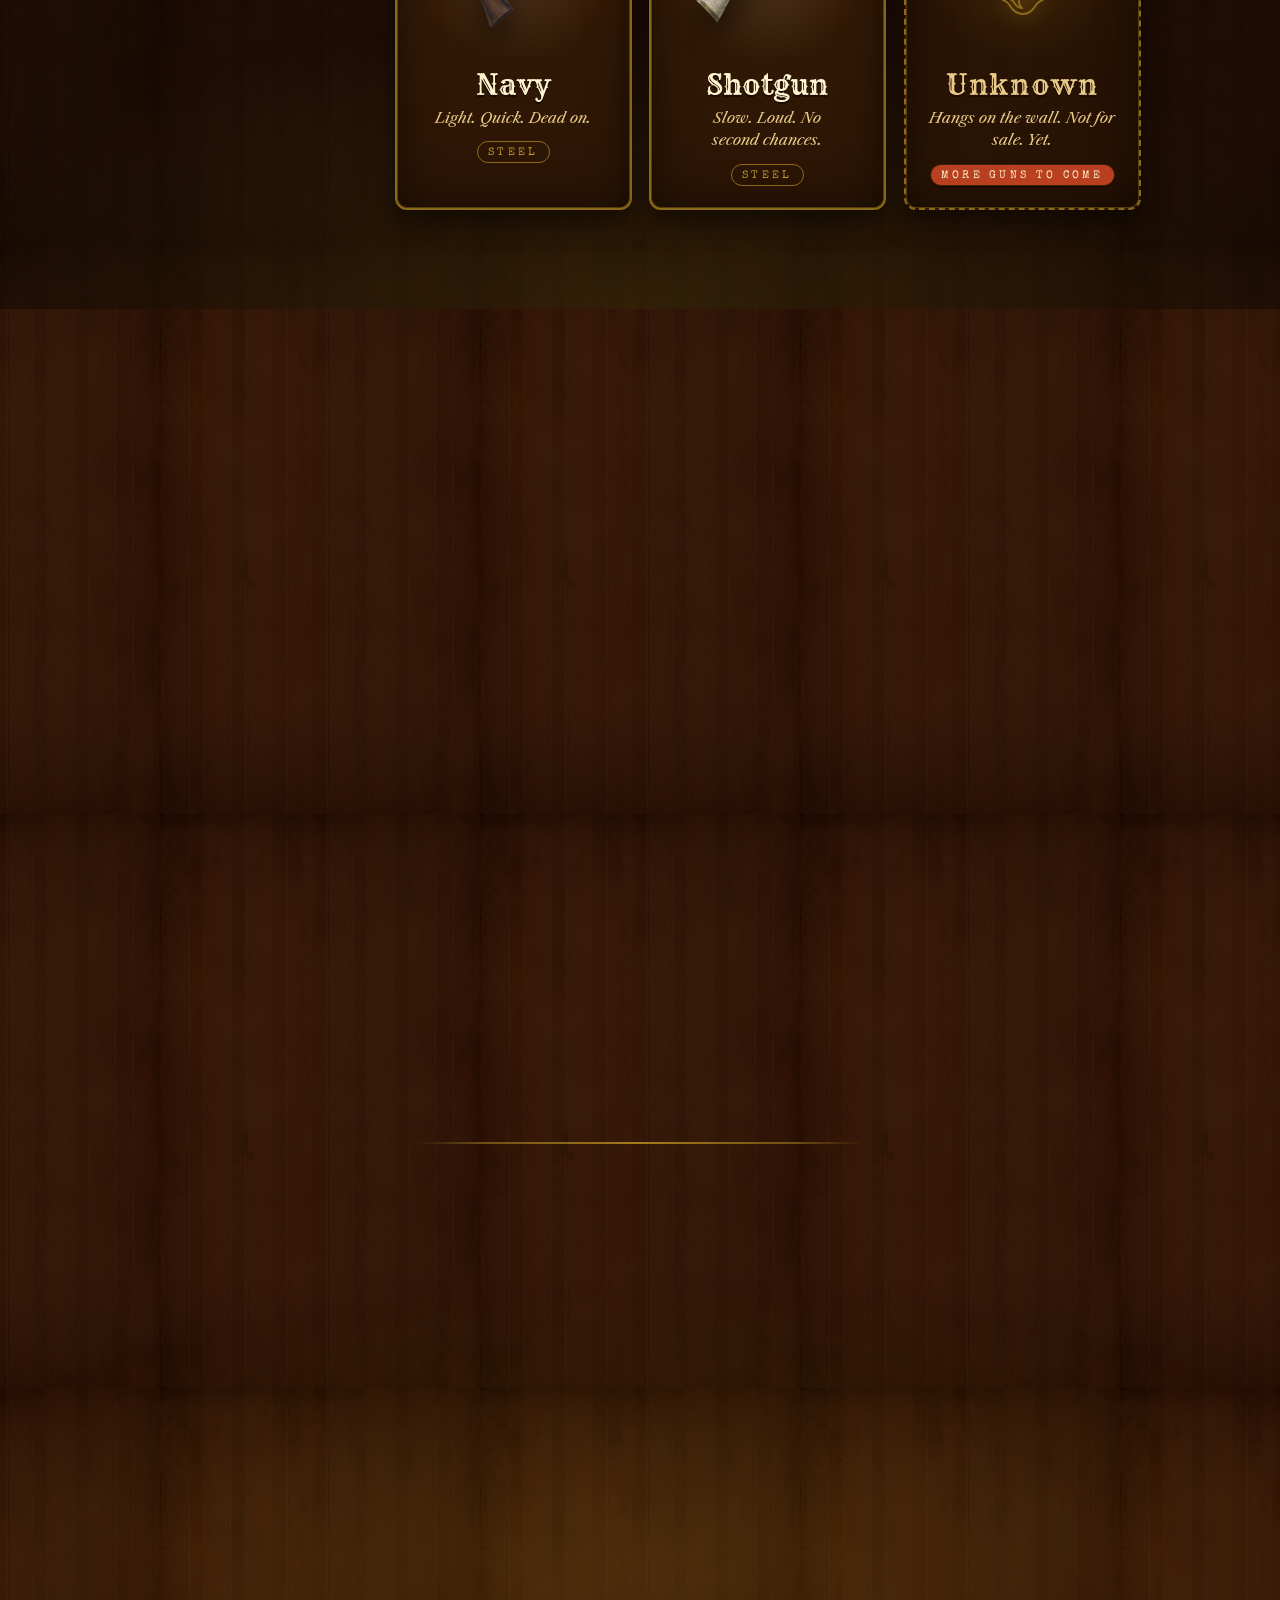
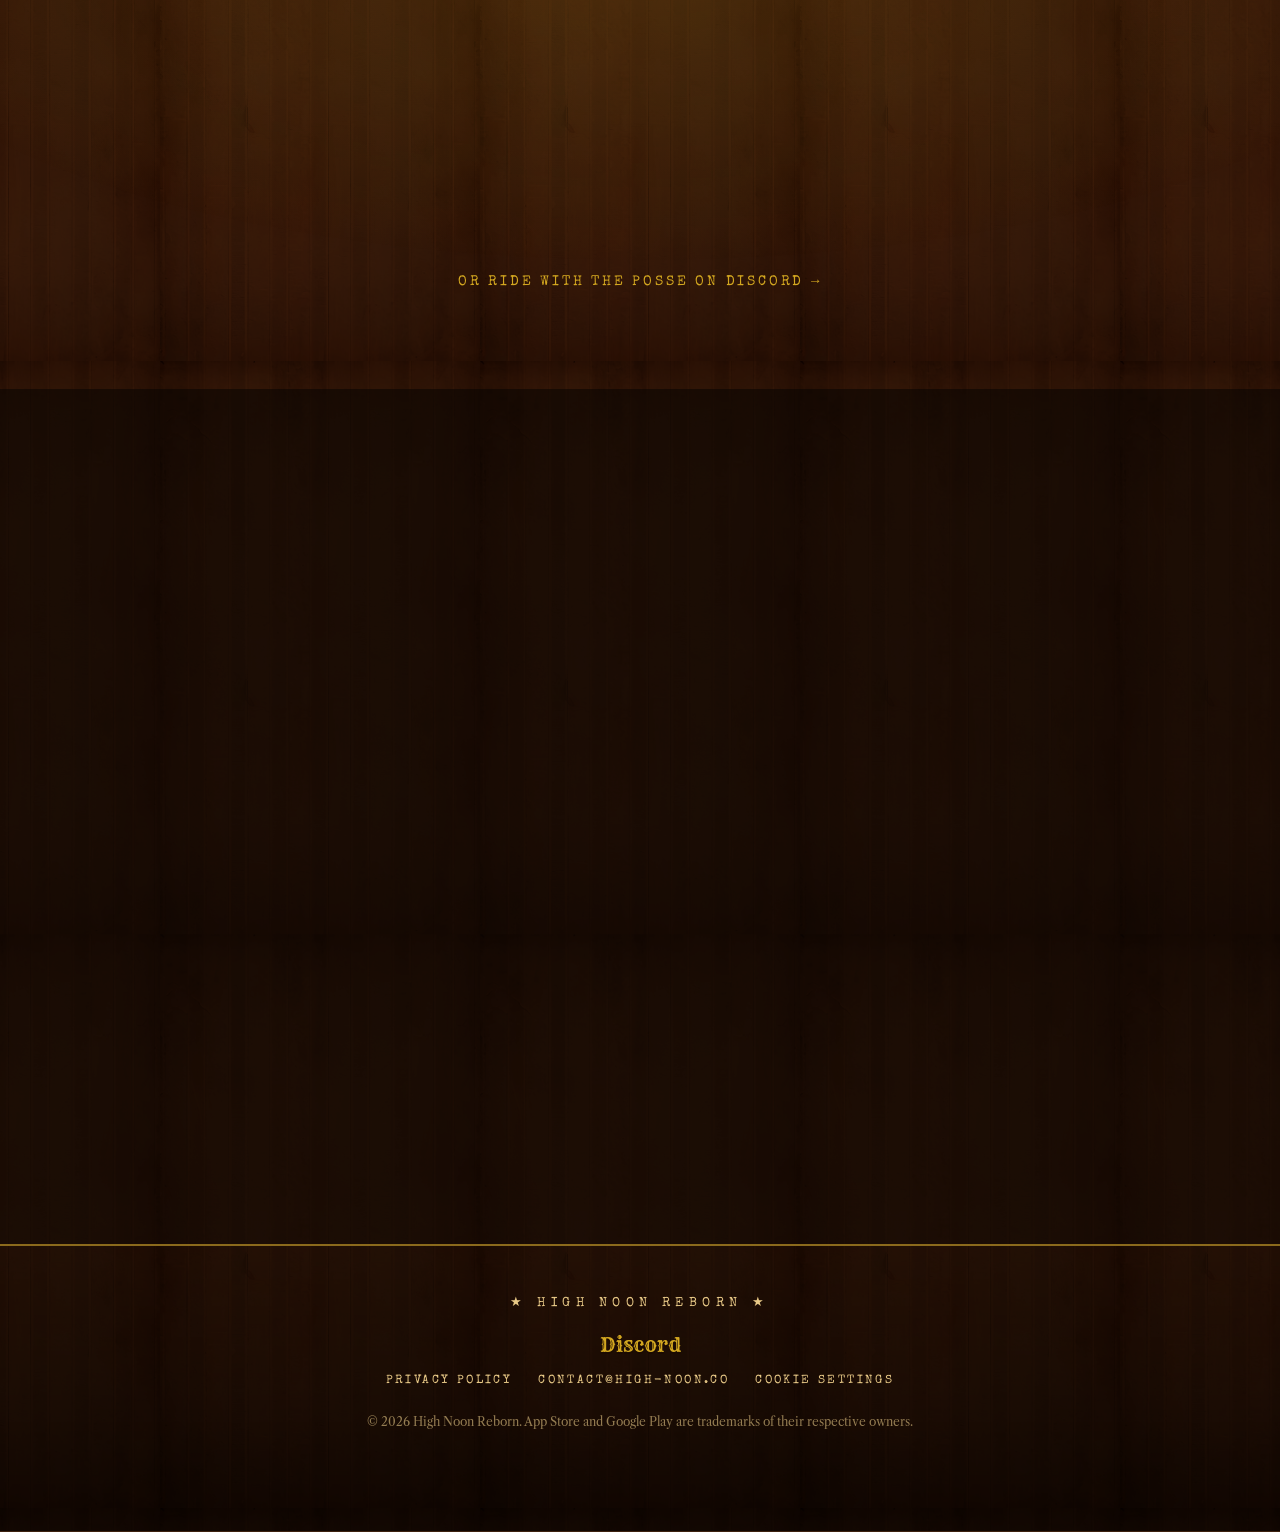
==== commit 26779e87: "Landing: 'Join the community' Discord button in the beta card Co-Authored-By: Claude Fable 5.1 <nore" ====
--- a/index.html
+++ b/index.html
@@ -23,7 +23,7 @@
 <link rel="preload" href="assets/fonts/rye-400-latin.woff2" as="font" type="font/woff2" crossorigin>
 <link rel="preload" href="assets/fonts/special-elite-400-latin.woff2" as="font" type="font/woff2" crossorigin>
 <script src="assets/lang.js?v=20261101a"></script>
-<link rel="stylesheet" href="assets/landing.css?v=20261101a">
+<link rel="stylesheet" href="assets/landing.css?v=20261101b">
 </head>
 <body>
 <div class="grain"></div>
@@ -129,12 +129,15 @@
 <div class="wrap">
 <div class="call reveal">
 <span class="call-tag" data-i18n="beta_tag">Beta</span>
-<p class="kicker" data-i18n="beta_k">Now in beta · iOS &amp; Android</p>
+<p class="kicker" data-i18n="beta_k">In beta · iOS &amp; Android</p>
 <h2 class="h2" data-i18n="beta_h">Join the beta.</h2>
 <p class="status" data-i18n="beta_status">Beta in progress — currently full</p>
 <p class="lede" data-i18n="beta_p">The app is in the hands of its first testers on iPhone and Android since October 31. Seats open in small batches — get in line, it's free.</p>
+<div class="call-btns">
 <a class="btn btn-wood" href="beta.html" data-i18n="beta_cta">How to get in →</a>
-<p class="call-note" data-i18n="beta_note">iOS &amp; Android · Free waitlist</p>
+<a class="btn btn-red" href="https://discord.gg/k8mKZS4XHM" target="_blank" rel="noopener noreferrer" data-i18n="beta_discord">Join the community</a>
+</div>
+<p class="call-note" data-i18n="beta_note">iOS &amp; Android · Free waitlist · Discord</p>
 </div>
 </div>
 </section>
@@ -247,6 +250,6 @@
 <div class="sticky" id="sticky"><div class="sticky-in"><span><span data-i18n="launching">Launching soon</span><small lang="en">App Store · Google Play</small></span><a class="btn btn-red" href="#notify" data-i18n="notify_me">Notify me</a></div></div>
 
 <script src="assets/consent.js?v=20261031k" data-pixel="1439385060968025"></script>
-<script src="assets/landing.js?v=20261101b"></script>
+<script src="assets/landing.js?v=20261101c"></script>
 </body>
 </html>
--- a/assets/landing.css
+++ b/assets/landing.css
@@ -100,7 +100,8 @@
 .call .lede{max-width:36ch}
 .status{display:inline-flex;align-items:center;gap:9px;margin-top:16px;font:11px var(--f-type);letter-spacing:.22em;text-transform:uppercase;color:var(--cream);background:rgba(184,64,32,.22);border:1.5px solid var(--red);border-radius:999px;padding:8px 14px 7px;text-align:center}
 .status::before{content:"";flex:none;width:8px;height:8px;border-radius:50%;background:var(--red-l);animation:ping 2s ease-out infinite}
-.call .btn{margin-top:22px}
+.call-btns{display:flex;flex-direction:column;align-items:center;gap:12px;margin-top:22px}
+.call-btns .btn{width:100%;max-width:340px}
 .call-note{margin-top:16px;font:11px var(--f-type);letter-spacing:.22em;text-transform:uppercase;color:var(--copper)}
 @keyframes ping{0%{box-shadow:0 0 0 0 rgba(216,96,58,.6)}100%{box-shadow:0 0 0 10px rgba(216,96,58,0)}}
 
@@ -326,6 +327,8 @@
 .sec{padding:100px 0}
 .beta-call{padding:72px 0 40px}
 .call{padding:40px 36px 34px}
+.call-btns{flex-direction:row;justify-content:center}
+.call-btns .btn{width:auto;min-width:220px;white-space:nowrap}
 .hero-content{min-height:calc(var(--svh,100svh) * 1);padding-top:18px;padding-bottom:110px}
 .posse{min-height:clamp(160px,calc(var(--svh,100svh) * 0.3),260px);margin-top:0}
 .skin-l.front{height:100%}
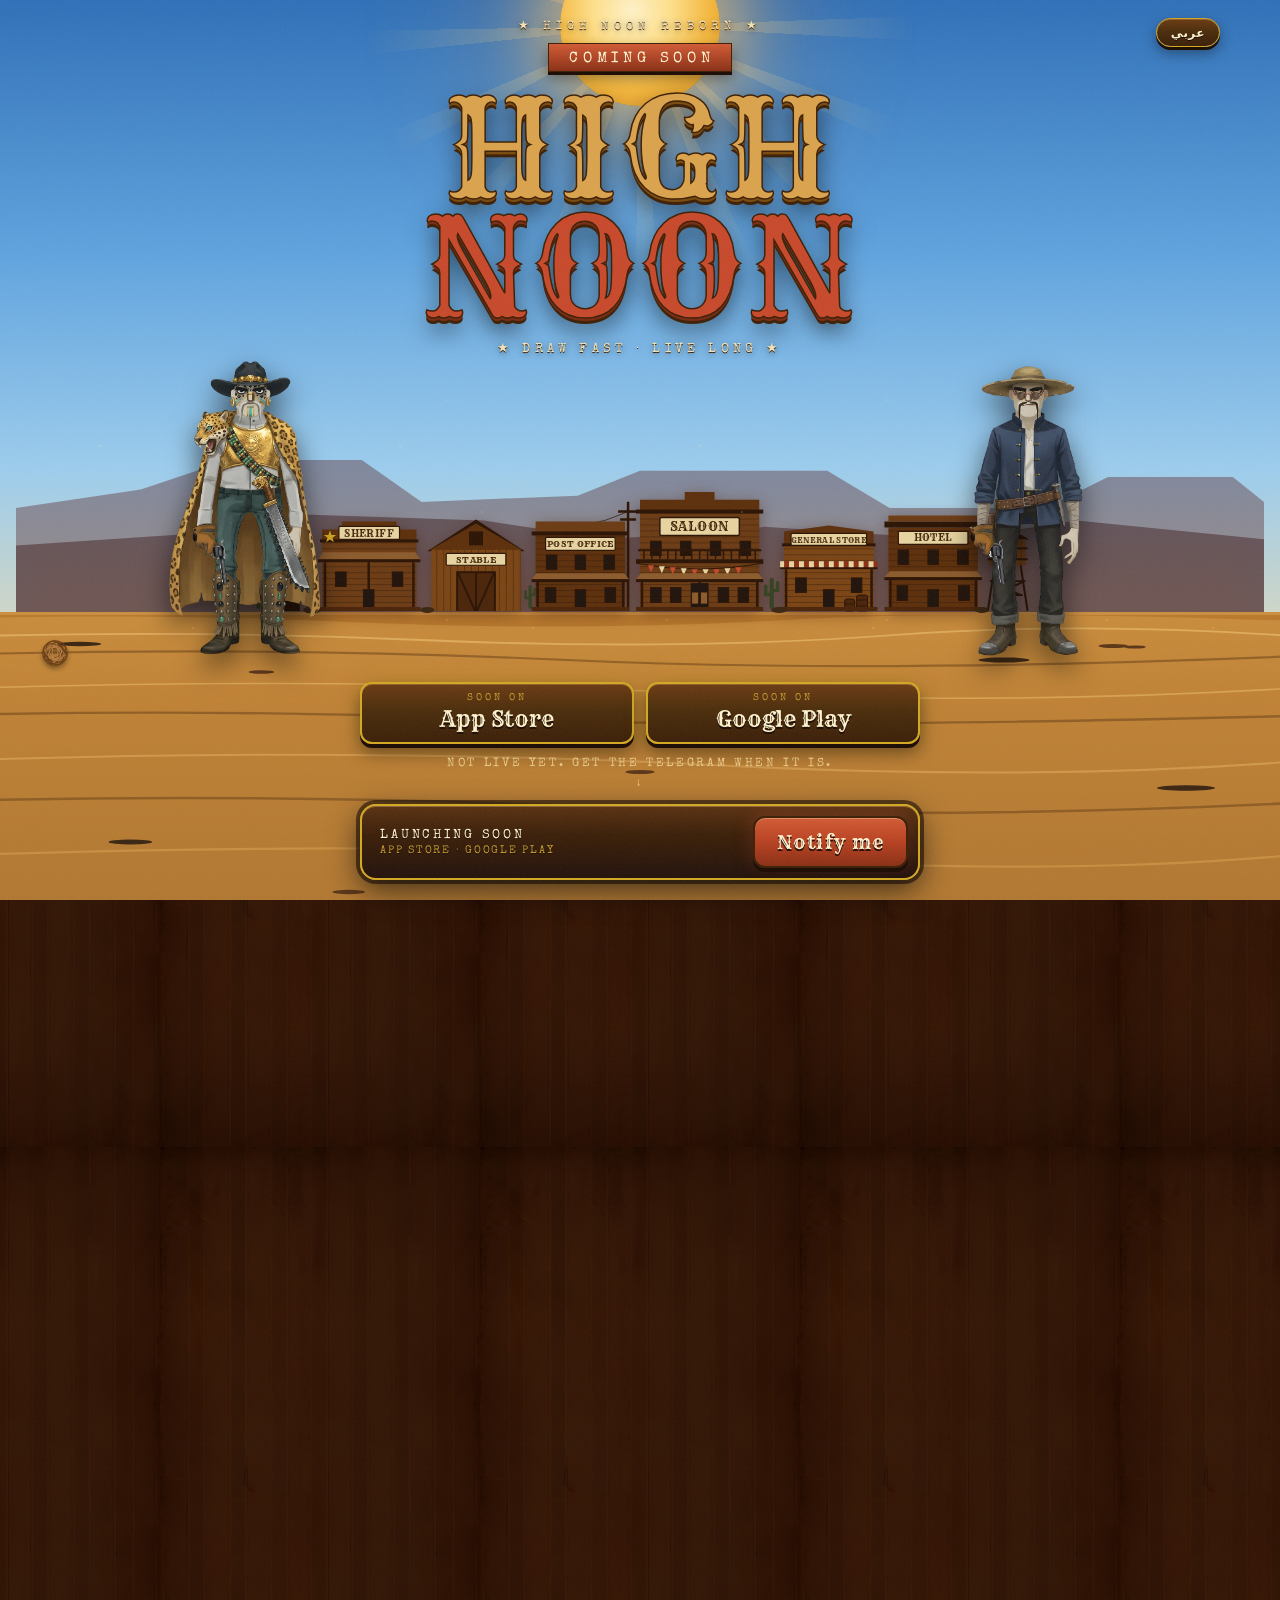
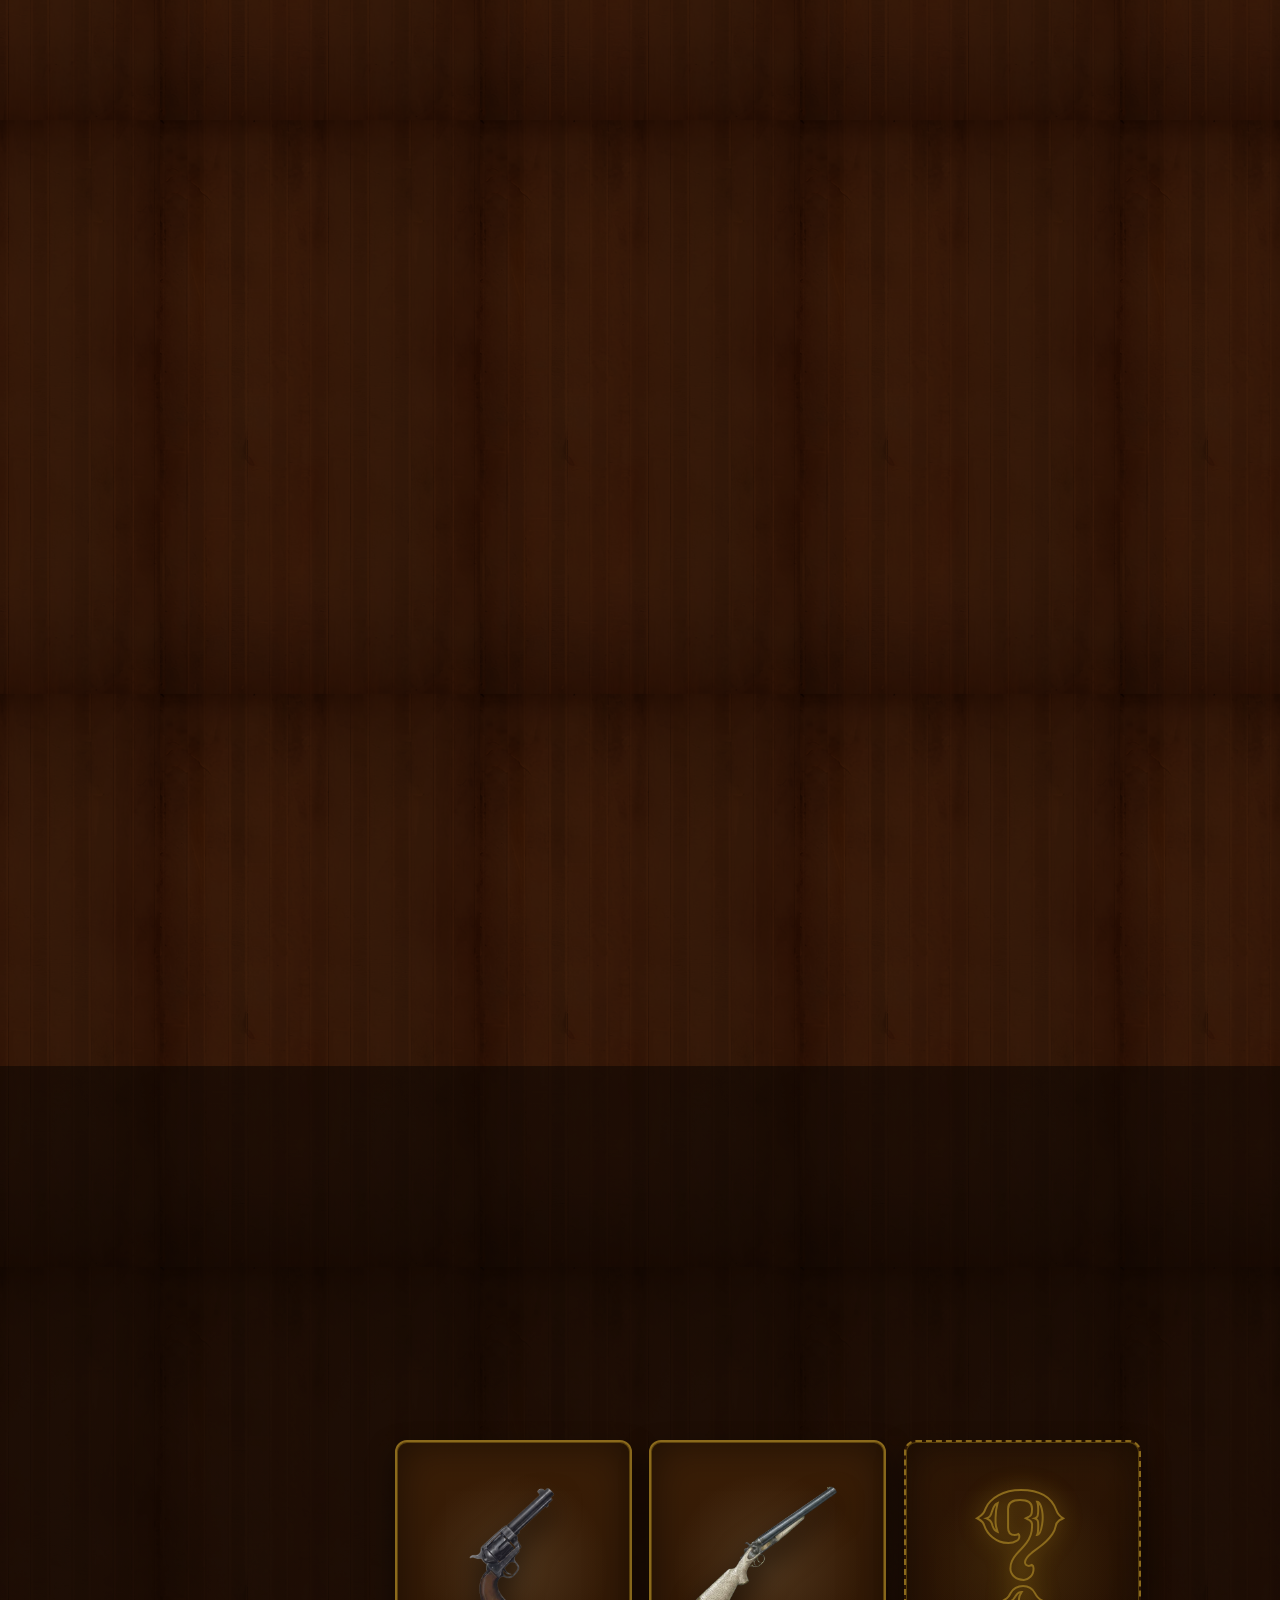
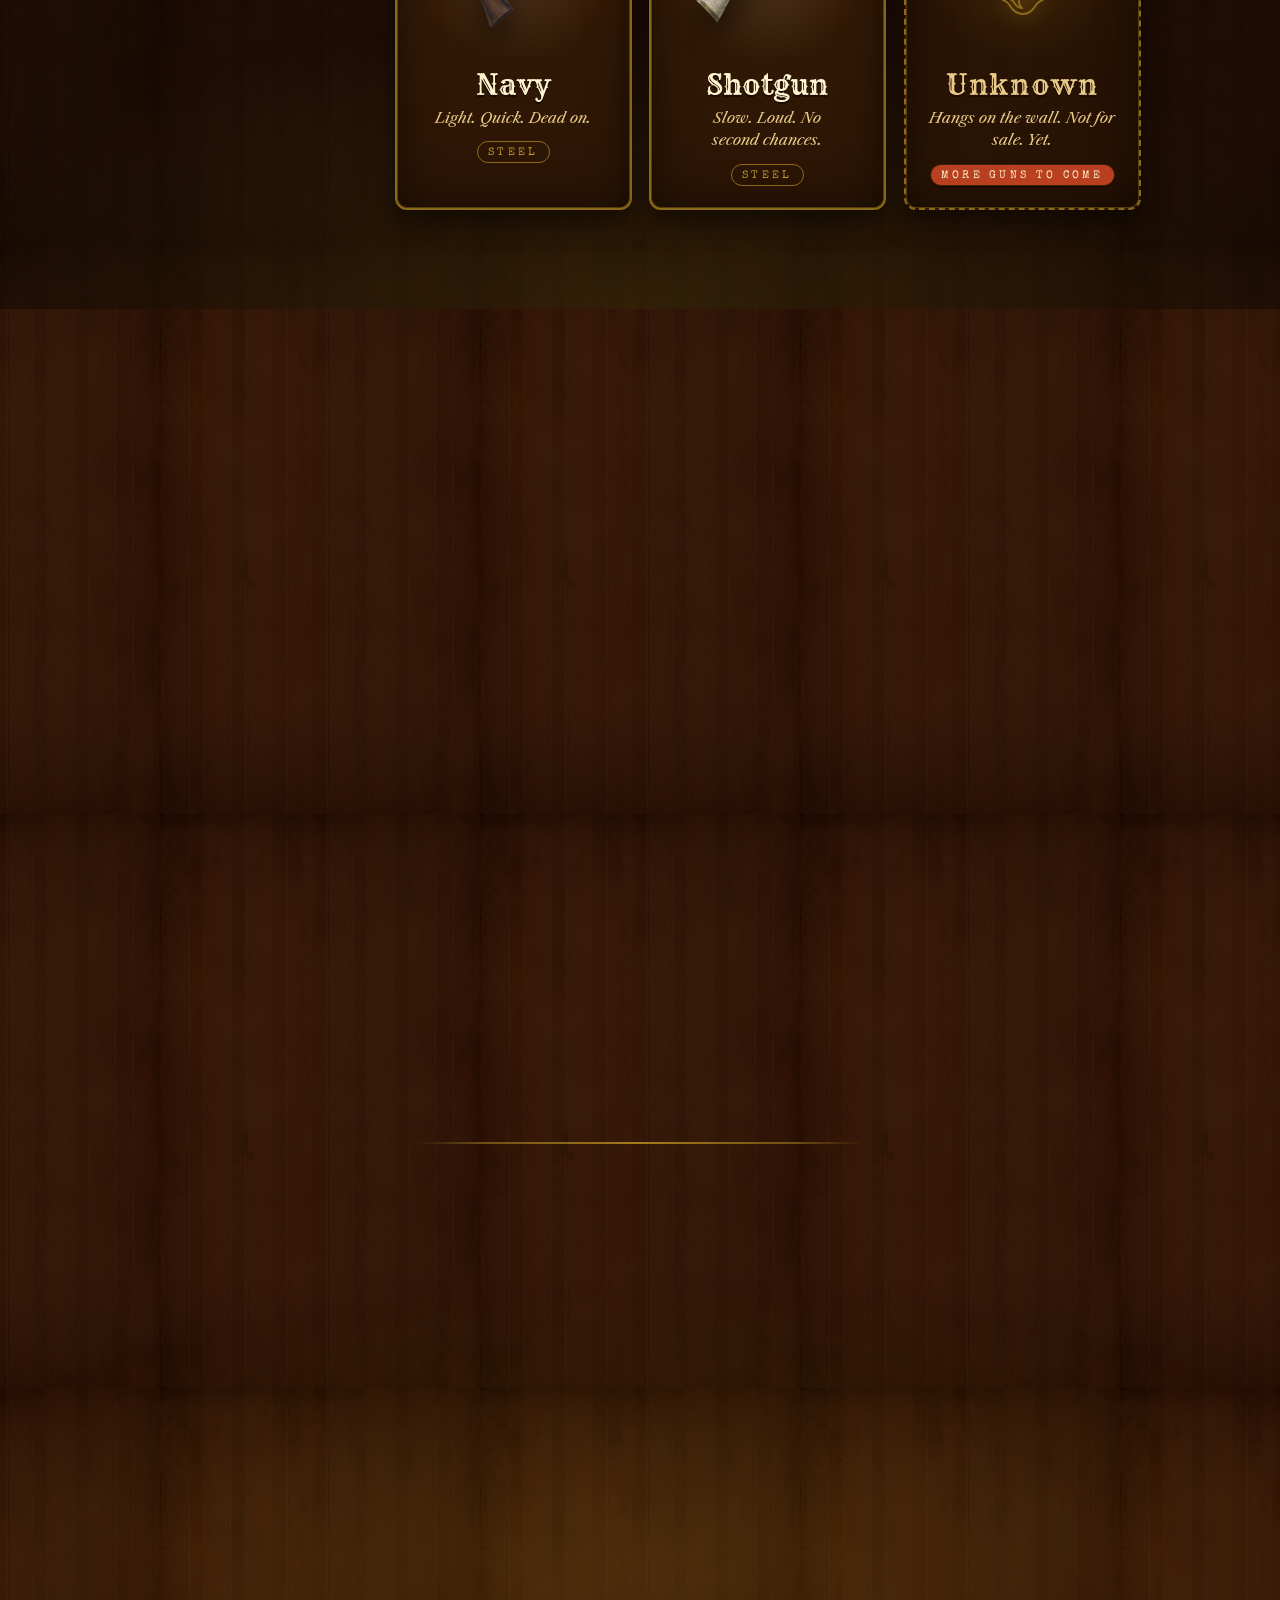
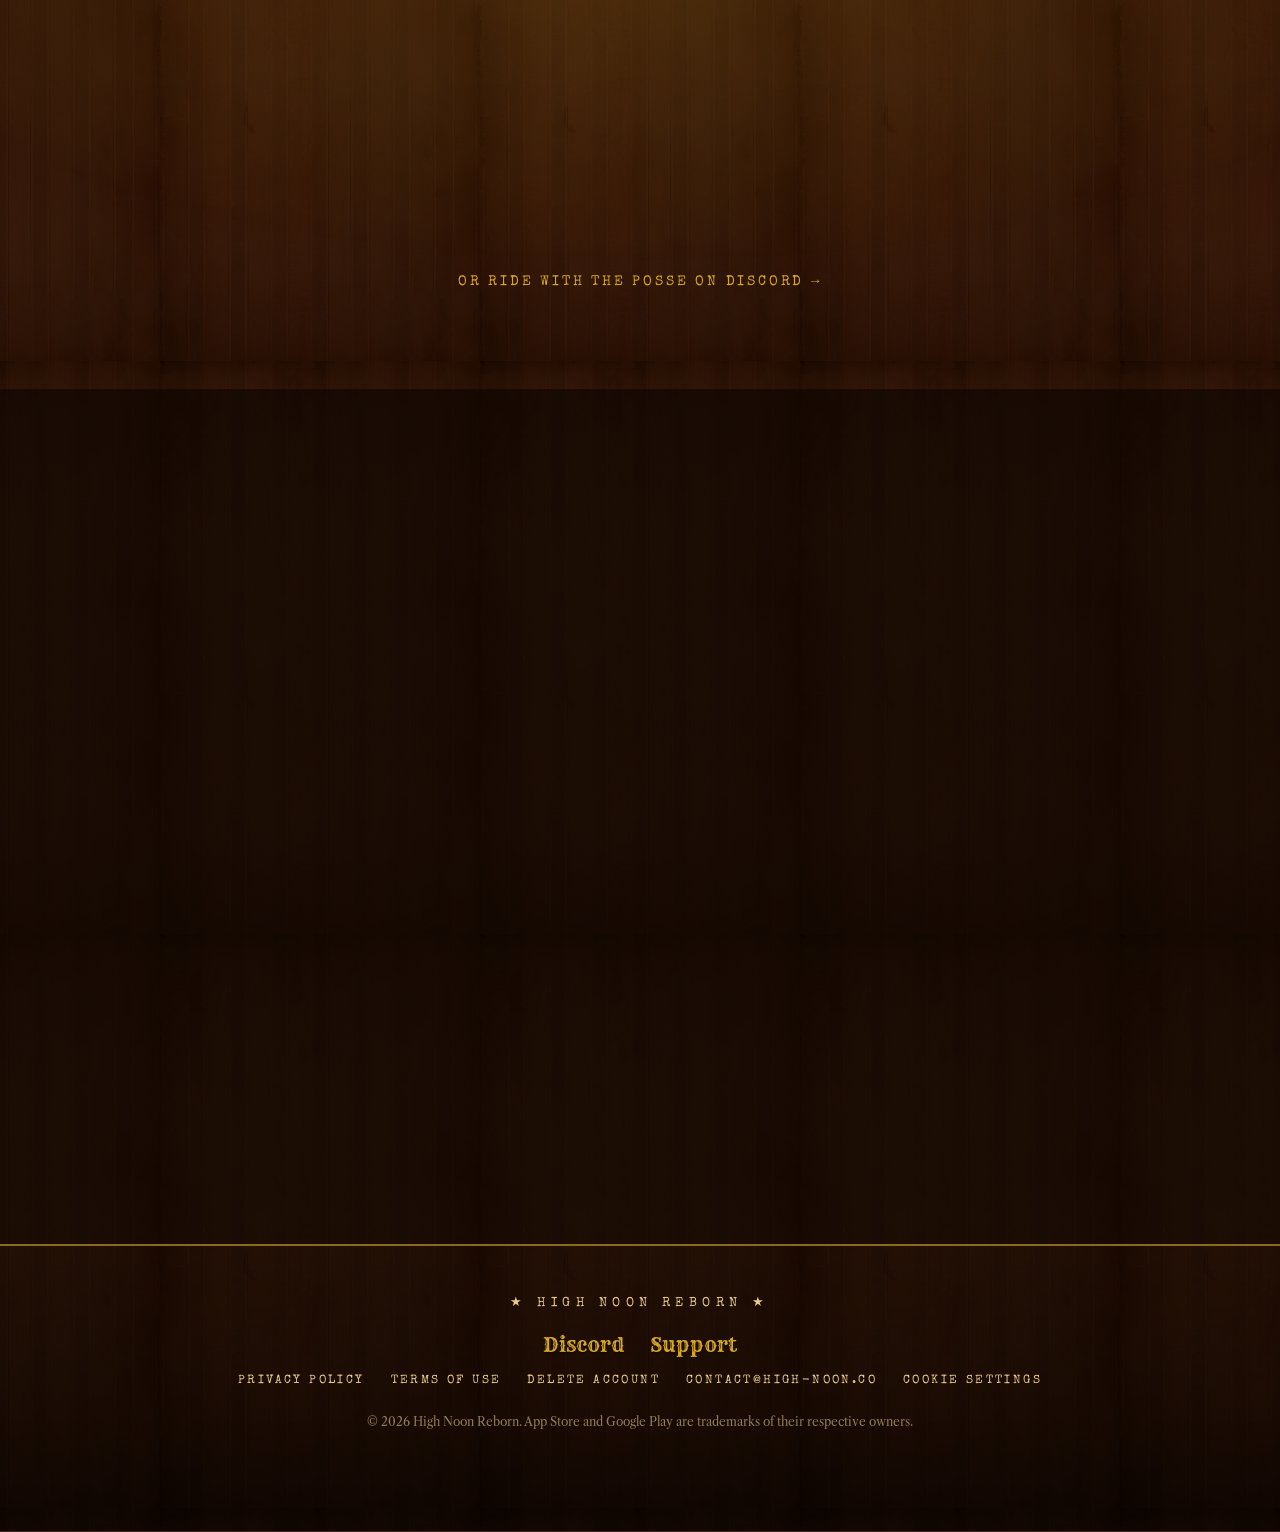
==== commit d805c74c: "Add privacy, terms, support and delete-account pages" ====
--- a/index.html
+++ b/index.html
@@ -241,8 +241,8 @@
 <footer class="foot">
 <div class="wrap">
 <div class="foot-mark" lang="en">★ High Noon Reborn ★</div>
-<nav class="foot-links"><a href="https://discord.gg/k8mKZS4XHM" target="_blank" rel="noopener noreferrer">Discord</a></nav>
-<nav class="foot-legal"><a href="/privacy" data-i18n="privacy">Privacy policy</a><a href="mailto:contact@high-noon.co">contact@high-noon.co</a><a href="#" data-consent-open hidden data-i18n="cookies">Cookie settings</a></nav>
+<nav class="foot-links"><a href="https://discord.gg/k8mKZS4XHM" target="_blank" rel="noopener noreferrer">Discord</a><a href="/support/" lang="en">Support</a></nav>
+<nav class="foot-legal"><a href="/privacy/" data-i18n="privacy">Privacy policy</a><a href="/terms/" lang="en">Terms of use</a><a href="/delete-account/" lang="en">Delete account</a><a href="mailto:contact@high-noon.co">contact@high-noon.co</a><a href="#" data-consent-open hidden data-i18n="cookies">Cookie settings</a></nav>
 <p class="copy" data-i18n="copy">© 2026 High Noon Reborn. App Store and Google Play are trademarks of their respective owners.</p>
 </div>
 </footer>
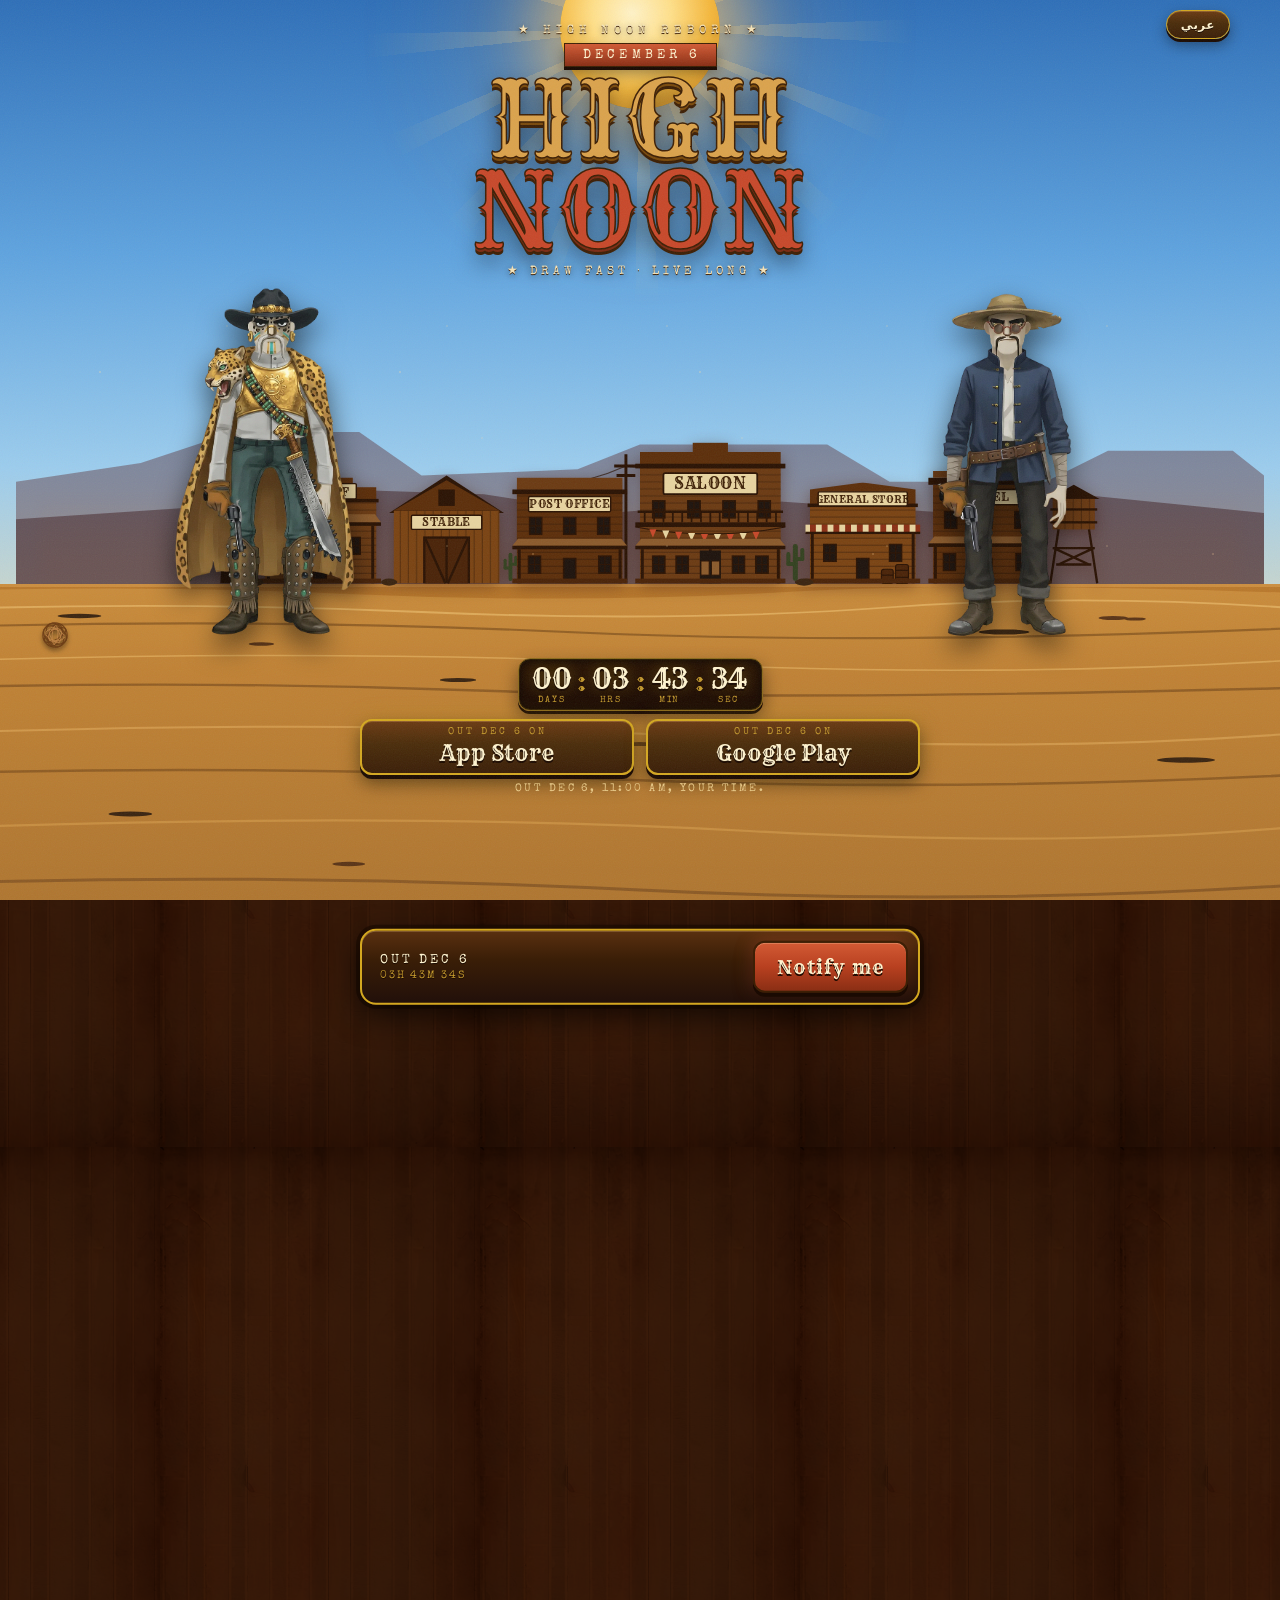
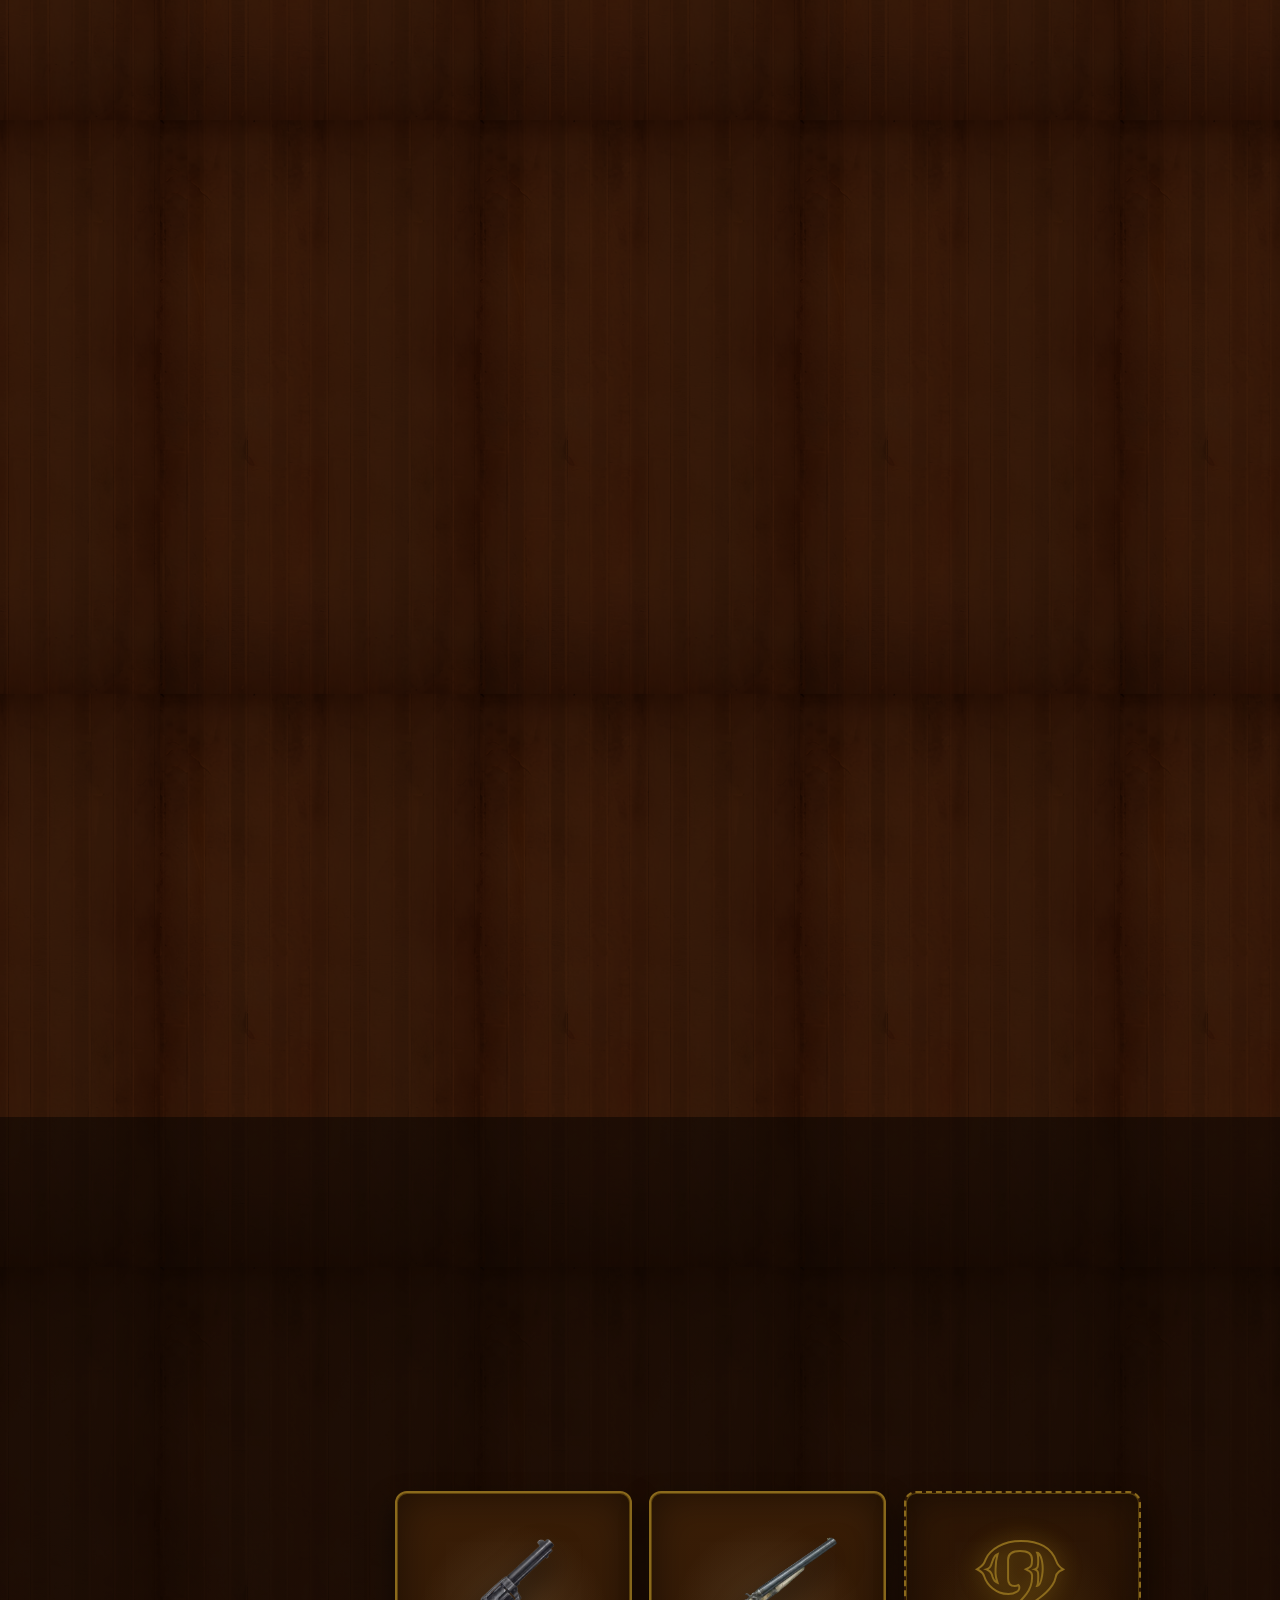
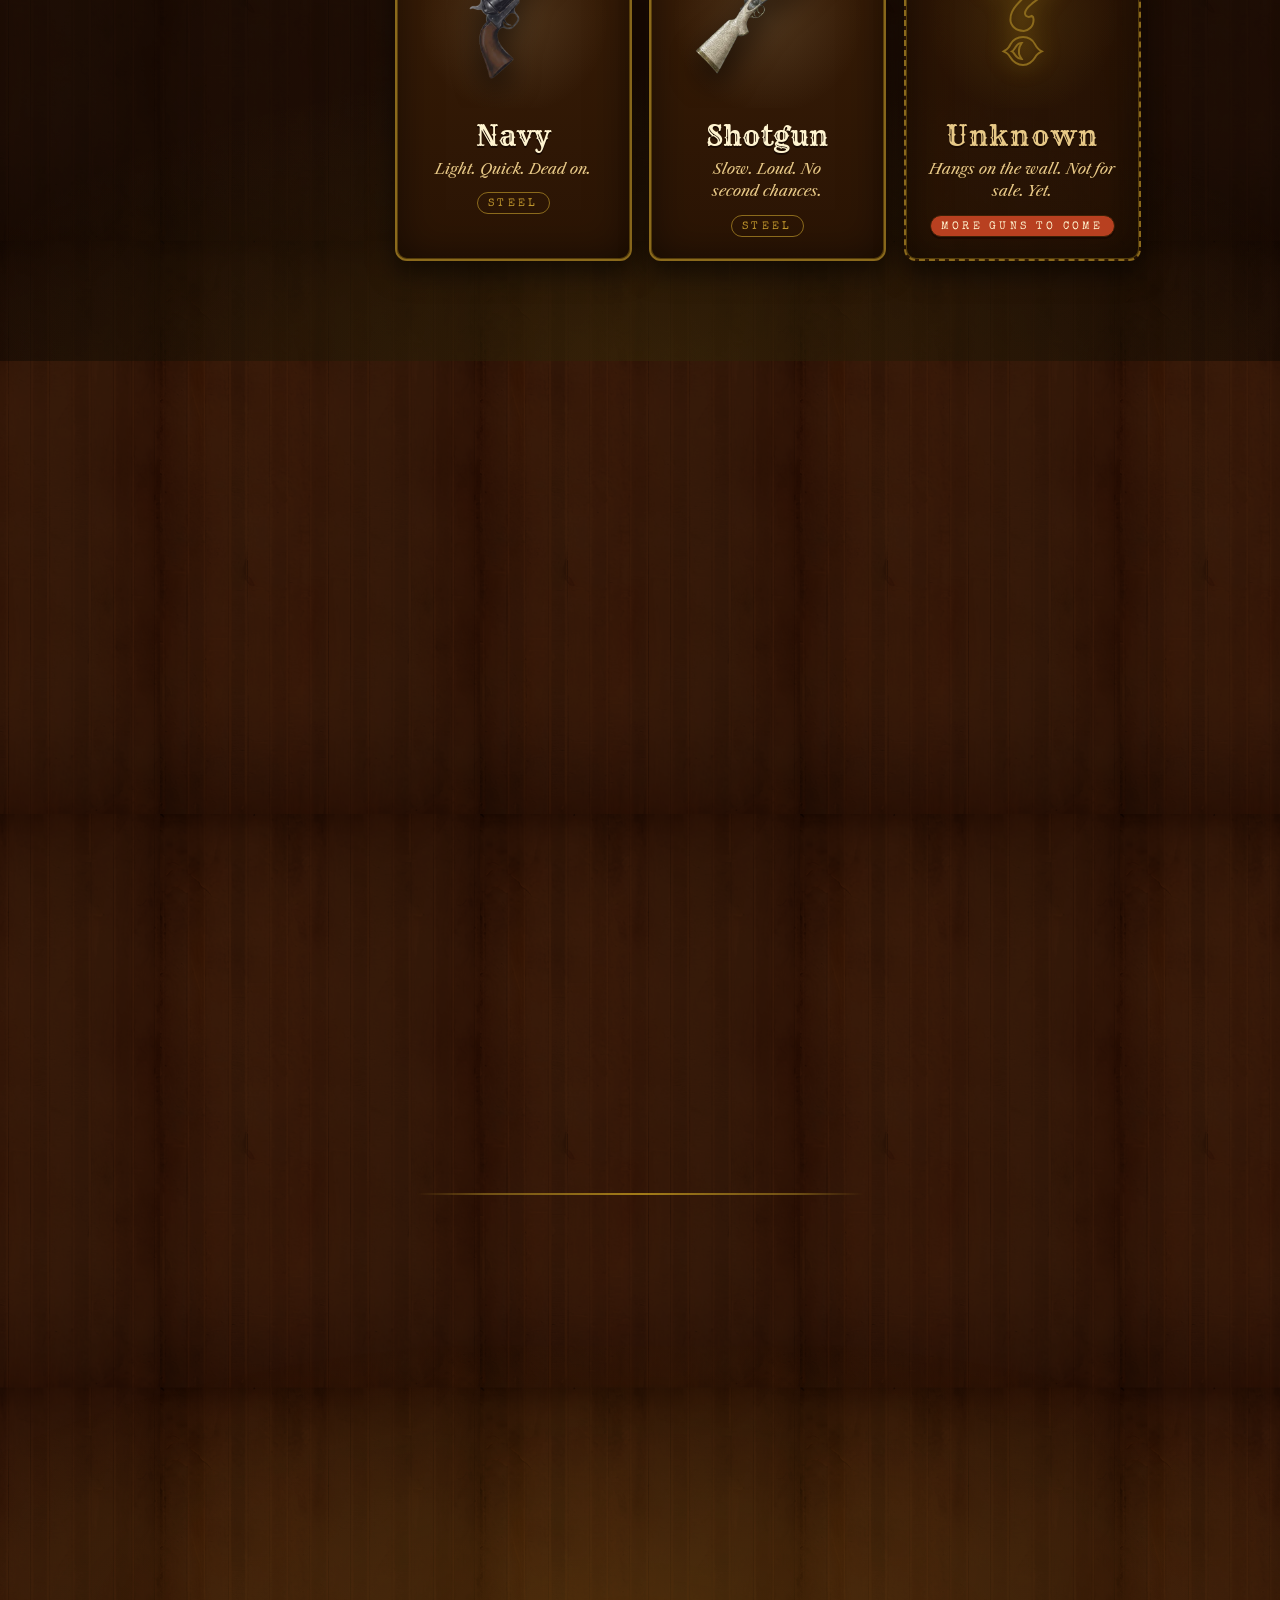
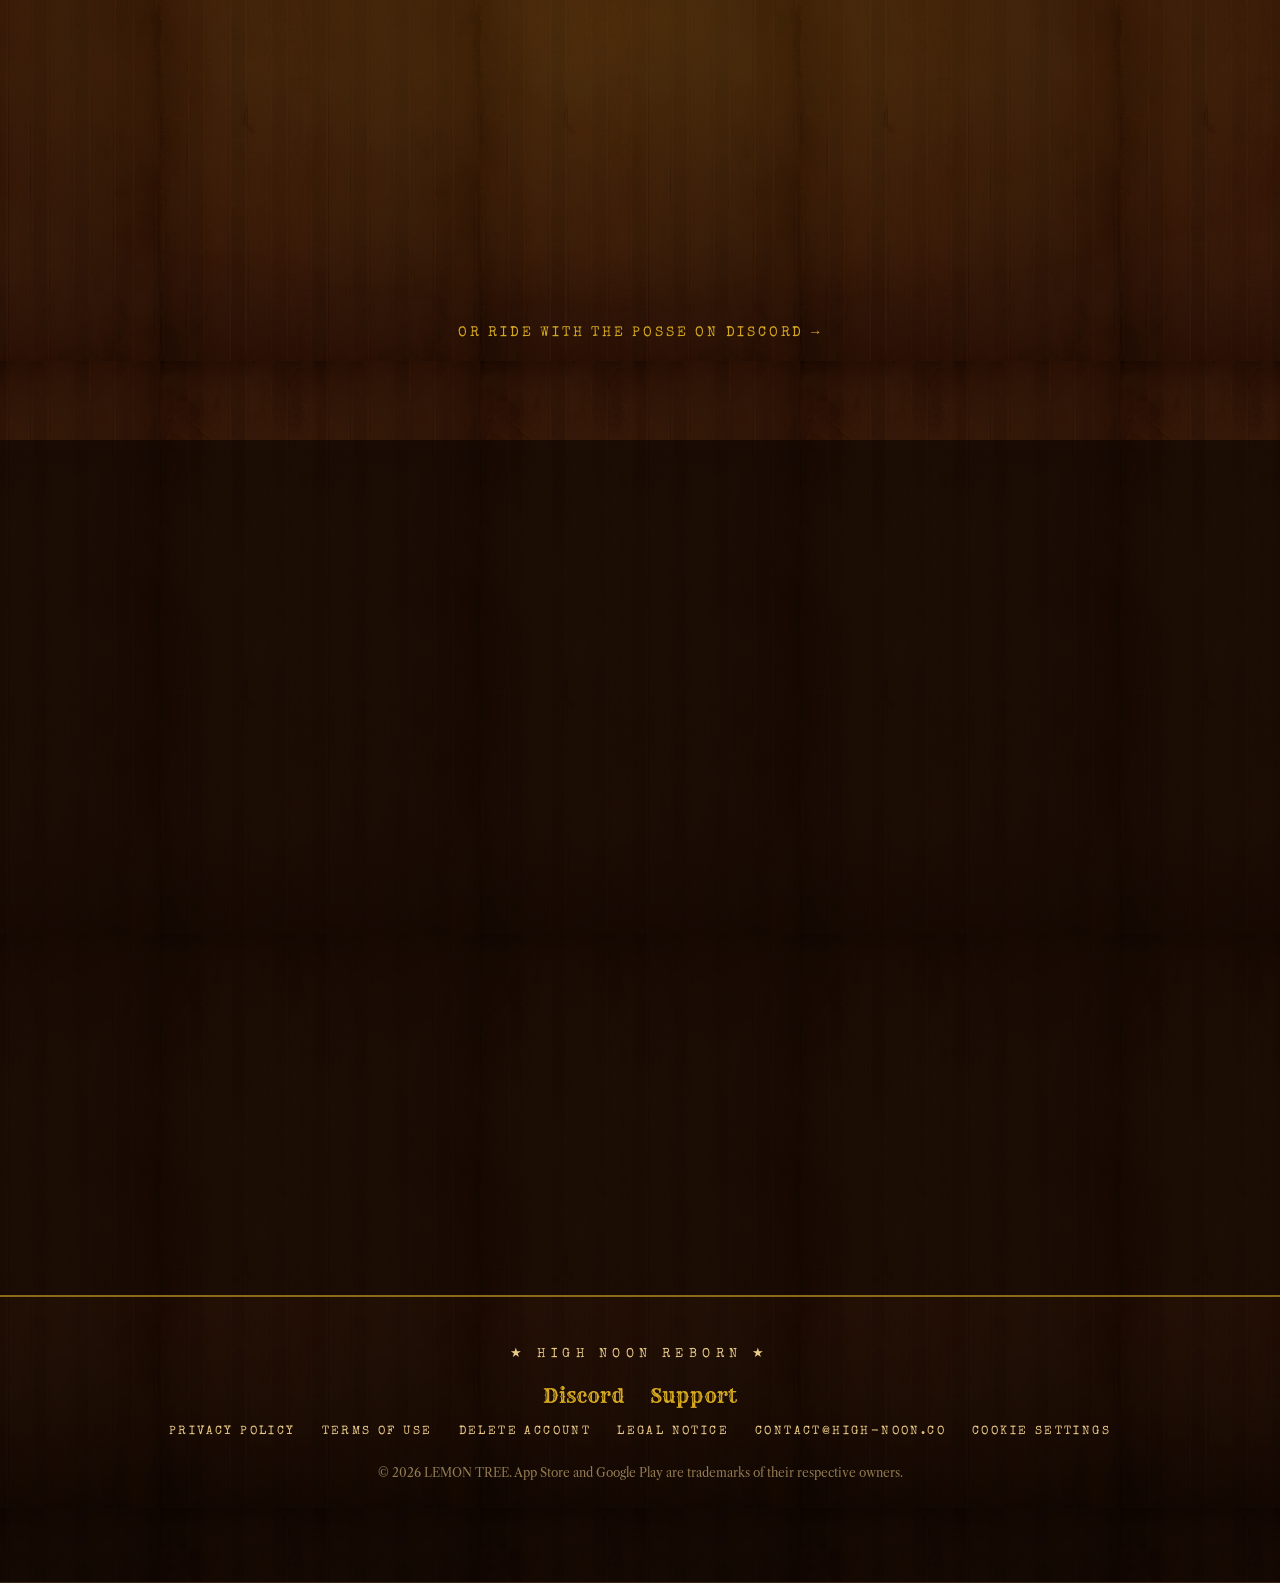
==== commit 6437aa93: "Launch December 6: countdown, launch list, legal notice - Hero countdown to Sunday December 6, 2026," ====
--- a/index.html
+++ b/index.html
@@ -6,8 +6,8 @@
 <meta name="viewport" content="width=device-width, initial-scale=1">
 <meta name="referrer" content="strict-origin-when-cross-origin">
 <meta name="theme-color" content="#1a0f05">
-<title>High Noon — Coming soon on App Store &amp; Google Play</title>
-<meta name="description" content="High Noon — 1v1 western duels. Draw fast, live long. Coming soon on iOS and Android.">
+<title>High Noon — Out December 6 on App Store &amp; Google Play</title>
+<meta name="description" content="High Noon — 1v1 western duels. Draw fast, live long. Out December 6, 2026 on iOS and Android.">
 <link rel="icon" type="image/png" href="assets/favicon.png?v=20261031s">
 <link rel="apple-touch-icon" sizes="180x180" href="assets/apple-touch-icon.png">
 <link rel="canonical" href="https://high-noon.co/">
@@ -15,15 +15,15 @@
 <link rel="alternate" hreflang="ar" href="https://high-noon.co/?lang=ar">
 <link rel="alternate" hreflang="x-default" href="https://high-noon.co/">
 <meta property="og:type" content="website">
-<meta property="og:title" content="High Noon — Coming soon on App Store &amp; Google Play">
-<meta property="og:description" content="1v1 western duels. Draw fast, live long. Coming soon on iOS and Android.">
+<meta property="og:title" content="High Noon — Out December 6 on App Store &amp; Google Play">
+<meta property="og:description" content="1v1 western duels. Draw fast, live long. Out December 6, 2026 on iOS and Android.">
 <meta property="og:url" content="https://high-noon.co/">
 <meta property="og:image" content="https://high-noon.co/assets/og.jpg">
 <meta name="twitter:card" content="summary_large_image">
 <link rel="preload" href="assets/fonts/rye-400-latin.woff2" as="font" type="font/woff2" crossorigin>
 <link rel="preload" href="assets/fonts/special-elite-400-latin.woff2" as="font" type="font/woff2" crossorigin>
-<script src="assets/lang.js?v=20261101a"></script>
-<link rel="stylesheet" href="assets/landing.css?v=20261101b">
+<script src="assets/lang.js?v=20261127a"></script>
+<link rel="stylesheet" href="assets/landing.css?v=20261127a">
 </head>
 <body>
 <div class="grain"></div>
@@ -33,7 +33,7 @@
 <button type="button" class="lang" id="lang" lang="ar" aria-label="العربية">عربي</button>
 <div class="hero-top">
 <span class="wordmark" lang="en">★ High Noon Reborn ★</span>
-<span class="ribbon" data-i18n="ribbon">Coming soon</span>
+<span class="ribbon" id="ribbon" data-i18n="ribbon">December 6</span>
 </div>
 <h1 class="hero-title"><span class="w w1" lang="en">HIGH</span><span class="w w2" lang="en">NOON</span><span class="hero-tag" data-i18n="hero_tag">★ Draw fast · Live long ★</span></h1>
 <div class="posse">
@@ -116,11 +116,15 @@
 <div class="tumble" aria-hidden="true"><svg viewBox="-16 -16 32 32"><g stroke="#6B3A12" stroke-width="1.2" fill="none" stroke-linecap="round" opacity="0.95"><circle cx="0" cy="0" r="13"></circle><ellipse cx="0" cy="0" rx="13" ry="9" transform="rotate(25)"></ellipse><ellipse cx="0" cy="0" rx="13" ry="9" transform="rotate(70)"></ellipse><ellipse cx="0" cy="0" rx="12" ry="7" transform="rotate(110)"></ellipse><ellipse cx="0" cy="0" rx="13" ry="5" transform="rotate(150)"></ellipse></g><g stroke="#C8894A" stroke-width="0.9" fill="none" stroke-linecap="round" opacity="0.85"><ellipse cx="0" cy="0" rx="10" ry="6" transform="rotate(15)"></ellipse><ellipse cx="0" cy="0" rx="9" ry="5" transform="rotate(60)"></ellipse><ellipse cx="0" cy="0" rx="10" ry="3" transform="rotate(95)"></ellipse><ellipse cx="0" cy="0" rx="8" ry="6" transform="rotate(135)"></ellipse></g></svg></div>
 </div>
 <div class="hero-cta">
+<div class="countdown" id="countdown" role="timer" aria-labelledby="cd-label">
+<span class="sr-only" id="cd-label" data-i18n="cd_label">Launch: December 6, 2026, at noon Paris time</span>
+<div class="cd" aria-hidden="true"><span class="cd-u"><b data-u="d">--</b><small data-i18n="cd_d">Days</small></span><i>:</i><span class="cd-u"><b data-u="h">--</b><small data-i18n="cd_h">Hrs</small></span><i>:</i><span class="cd-u"><b data-u="m">--</b><small data-i18n="cd_m">Min</small></span><i>:</i><span class="cd-u"><b data-u="s">--</b><small data-i18n="cd_s">Sec</small></span></div>
+</div>
 <div class="stores">
-<a class="store" href="#notify"><span class="store-k" data-i18n="soon_on">Soon on</span><span class="store-n" lang="en">App Store</span></a>
-<a class="store" href="#notify"><span class="store-k" data-i18n="soon_on">Soon on</span><span class="store-n" lang="en">Google Play</span></a>
-</div>
-<p class="hero-note" data-i18n="hero_note">Not live yet. Get the telegram when it is.<b>↓</b></p>
+<a class="store" href="#notify" data-store="ios"><span class="store-k" data-i18n="soon_on">Out Dec 6 on</span><span class="store-n" lang="en">App Store</span></a>
+<a class="store" href="#notify" data-store="android"><span class="store-k" data-i18n="soon_on">Out Dec 6 on</span><span class="store-n" lang="en">Google Play</span></a>
+</div>
+<p class="hero-note" id="heroNote" data-i18n="hero_note">Get the telegram at high noon.<b>↓</b></p>
 </div>
 </div>
 </header></div>
@@ -129,15 +133,15 @@
 <div class="wrap">
 <div class="call reveal">
 <span class="call-tag" data-i18n="beta_tag">Beta</span>
-<p class="kicker" data-i18n="beta_k">In beta · iOS &amp; Android</p>
-<h2 class="h2" data-i18n="beta_h">Join the beta.</h2>
-<p class="status" data-i18n="beta_status">Beta in progress — currently full</p>
-<p class="lede" data-i18n="beta_p">The app is in the hands of its first testers on iPhone and Android since October 31. Seats open in small batches — get in line, it's free.</p>
+<p class="kicker" data-i18n="beta_k">Last days of the beta</p>
+<h2 class="h2" data-i18n="beta_h">The beta ends December 6.</h2>
+<p class="status" data-i18n="beta_status">Then everyone's in</p>
+<p class="lede" data-i18n="beta_p">The first testers have been dueling since October 31. On December 6, High Noon opens to everyone on iPhone and Android, free.</p>
 <div class="call-btns">
-<a class="btn btn-wood" href="beta.html" data-i18n="beta_cta">How to get in →</a>
+<a class="btn btn-wood" href="#notify" id="launchListCta" data-i18n="beta_cta">Join the launch list →</a>
 <a class="btn btn-red" href="https://discord.gg/k8mKZS4XHM" target="_blank" rel="noopener noreferrer" data-i18n="beta_discord">Join the community</a>
 </div>
-<p class="call-note" data-i18n="beta_note">iOS &amp; Android · Free waitlist · Discord</p>
+<p class="call-note" data-i18n="beta_note">Free on iOS &amp; Android · <a href="beta.html">About the beta</a></p>
 </div>
 </div>
 </section>
@@ -203,13 +207,13 @@
 <span class="nail tl"></span><span class="nail tr"></span><span class="nail bl"></span><span class="nail br"></span>
 <p class="poster-k" data-i18n="wanted">★ Wanted ★</p>
 <h2 class="poster-h" data-i18n="you_h">You.</h2>
-<p class="poster-p" data-i18n="poster_p">Be in the street the second we go live. One telegram. No spam.</p>
+<p class="poster-p" id="posterP" data-i18n="poster_p">December 6, high noon. Be in the street. One telegram. No spam.</p>
 <form class="form" novalidate data-endpoint="https://app.us7.list-manage.com/subscribe/post-json?u=4ce3532625e42c3aa5599476f&amp;id=47361efd00&amp;f_id=00c409e0f0">
 <div class="hp" aria-hidden="true"><input type="text" name="b_4ce3532625e42c3aa5599476f_47361efd00" tabindex="-1" autocomplete="off" value=""></div>
 <input type="email" name="EMAIL" placeholder="your@email.com" autocomplete="email" inputmode="email" required aria-label="Email address" data-i18n-aria="email_aria" dir="ltr">
 <button type="submit" class="btn btn-red" data-i18n="notify_me">Notify me</button>
 </form>
-<p class="fine" data-i18n="fine">Soon on App Store &amp; Google Play</p>
+<p class="fine" data-i18n="fine">December 6 · App Store &amp; Google Play</p>
 <p class="done" hidden data-i18n="done">Telegram received.<br>See you at noon.</p>
 </div>
 <a class="discord" href="https://discord.gg/k8mKZS4XHM" target="_blank" rel="noopener noreferrer" data-i18n="discord">Or ride with the posse on Discord →</a>
@@ -242,14 +246,14 @@
 <div class="wrap">
 <div class="foot-mark" lang="en">★ High Noon Reborn ★</div>
 <nav class="foot-links"><a href="https://discord.gg/k8mKZS4XHM" target="_blank" rel="noopener noreferrer">Discord</a><a href="/support/" lang="en">Support</a></nav>
-<nav class="foot-legal"><a href="/privacy/" data-i18n="privacy">Privacy policy</a><a href="/terms/" lang="en">Terms of use</a><a href="/delete-account/" lang="en">Delete account</a><a href="mailto:contact@high-noon.co">contact@high-noon.co</a><a href="#" data-consent-open hidden data-i18n="cookies">Cookie settings</a></nav>
-<p class="copy" data-i18n="copy">© 2026 High Noon Reborn. App Store and Google Play are trademarks of their respective owners.</p>
+<nav class="foot-legal"><a href="/privacy/" data-i18n="privacy">Privacy policy</a><a href="/terms/" lang="en">Terms of use</a><a href="/delete-account/" lang="en">Delete account</a><a href="/terms/#legal-notice" data-i18n="legal">Legal notice</a><a href="mailto:contact@high-noon.co">contact@high-noon.co</a><a href="#" data-consent-open hidden data-i18n="cookies">Cookie settings</a></nav>
+<p class="copy" data-i18n="copy">© 2026 LEMON TREE. App Store and Google Play are trademarks of their respective owners.</p>
 </div>
 </footer>
 
-<div class="sticky" id="sticky"><div class="sticky-in"><span><span data-i18n="launching">Launching soon</span><small lang="en">App Store · Google Play</small></span><a class="btn btn-red" href="#notify" data-i18n="notify_me">Notify me</a></div></div>
-
-<script src="assets/consent.js?v=20261031k" data-pixel="1439385060968025"></script>
-<script src="assets/landing.js?v=20261101c"></script>
+<div class="sticky" id="sticky"><div class="sticky-in"><span><span id="stickyK" data-i18n="launching">Out Dec 6</span><small id="stickyS" lang="en">App Store · Google Play</small></span><a class="btn btn-red" id="stickyBtn" href="#notify" data-i18n="notify_me">Notify me</a></div></div>
+
+<script src="assets/consent.js?v=20261126a" data-pixel="1439385060968025"></script>
+<script src="assets/landing.js?v=20261127a"></script>
 </body>
 </html>
--- a/assets/landing.css
+++ b/assets/landing.css
@@ -101,7 +101,7 @@
 .status{display:inline-flex;align-items:center;gap:9px;margin-top:16px;font:11px var(--f-type);letter-spacing:.22em;text-transform:uppercase;color:var(--cream);background:rgba(184,64,32,.22);border:1.5px solid var(--red);border-radius:999px;padding:8px 14px 7px;text-align:center}
 .status::before{content:"";flex:none;width:8px;height:8px;border-radius:50%;background:var(--red-l);animation:ping 2s ease-out infinite}
 .call-btns{display:flex;flex-direction:column;align-items:center;gap:12px;margin-top:22px}
-.call-btns .btn{width:100%;max-width:340px}
+.call-btns .btn{width:100%;max-width:340px;box-sizing:border-box}
 .call-note{margin-top:16px;font:11px var(--f-type);letter-spacing:.22em;text-transform:uppercase;color:var(--copper)}
 @keyframes ping{0%{box-shadow:0 0 0 0 rgba(216,96,58,.6)}100%{box-shadow:0 0 0 10px rgba(216,96,58,0)}}
 
@@ -412,3 +412,25 @@
 .consent-btns{display:flex;gap:10px;margin-top:14px}
 .consent .btn{flex:1;flex-direction:column;gap:2px;min-height:54px;padding:4px 12px;font-size:17px}
 .consent .btn small{font:600 14px system-ui,'Segoe UI',Tahoma,sans-serif;letter-spacing:0;text-shadow:none;color:var(--cream-2)}
+
+/* LAUNCH COUNTDOWN (hero, above the store buttons) — digits in fixed-width cells so nothing moves each second */
+.sr-only{position:absolute;width:1px;height:1px;margin:-1px;padding:0;overflow:hidden;clip:rect(0 0 0 0);white-space:nowrap;border:0}
+.form[hidden],.countdown[hidden],.sec[hidden]{display:none}
+.countdown{display:flex;justify-content:center;margin:0 auto 14px}
+.cd{display:inline-flex;align-items:flex-start;gap:4px;padding:9px 14px 7px;border-radius:12px;background:linear-gradient(#2A1404,#1a0a02);border:1.5px solid var(--copper-d);box-shadow:inset 0 2px 8px rgba(0,0,0,.65),inset 0 0 0 1px rgba(212,168,32,.18),0 3px 0 #1a0a02,0 8px 18px rgba(0,0,0,.45)}
+.cd-u{display:flex;flex-direction:column;align-items:center}
+.cd-u b{display:block;width:2.1ch;text-align:center;font:400 clamp(26px,7.4vw,36px)/1 var(--f-display);color:var(--cream);font-variant-numeric:tabular-nums;text-shadow:0 2px 0 #1a0a02,0 0 14px rgba(212,168,32,.35);direction:ltr}
+.cd-u small{margin-top:5px;font:9px/1 var(--f-type);letter-spacing:.24em;text-transform:uppercase;color:var(--copper);white-space:nowrap}
+.cd i{font:400 clamp(20px,6vw,28px)/1 var(--f-display);font-style:normal;color:var(--copper);padding-top:2px}
+.hero.compact .countdown{margin-bottom:8px}
+.hero.compact .cd{padding:6px 12px 5px}
+.hero.compact .cd-u b{font-size:clamp(22px,6.4vw,28px)}
+.hero.compact .cd-u small{margin-top:3px;font-size:9px;letter-spacing:.18em}
+.hero.tiny .cd-u small{display:none}
+.hero.tiny .cd-u b{font-size:22px}
+html[lang="ar"] .cd-u small{letter-spacing:0;font-weight:700;font-size:10px}
+html[lang="ar"] .hero.tiny .cd-u small{display:none}
+.call-note a{color:var(--gold);text-decoration:underline;text-underline-offset:3px}
+.poster-stores{margin-top:22px}
+.hero-cta .hero-note{margin-bottom:10px}   /* air between the note and the sticky bar */
+.poster-stores .store-k{color:var(--copper-d)}
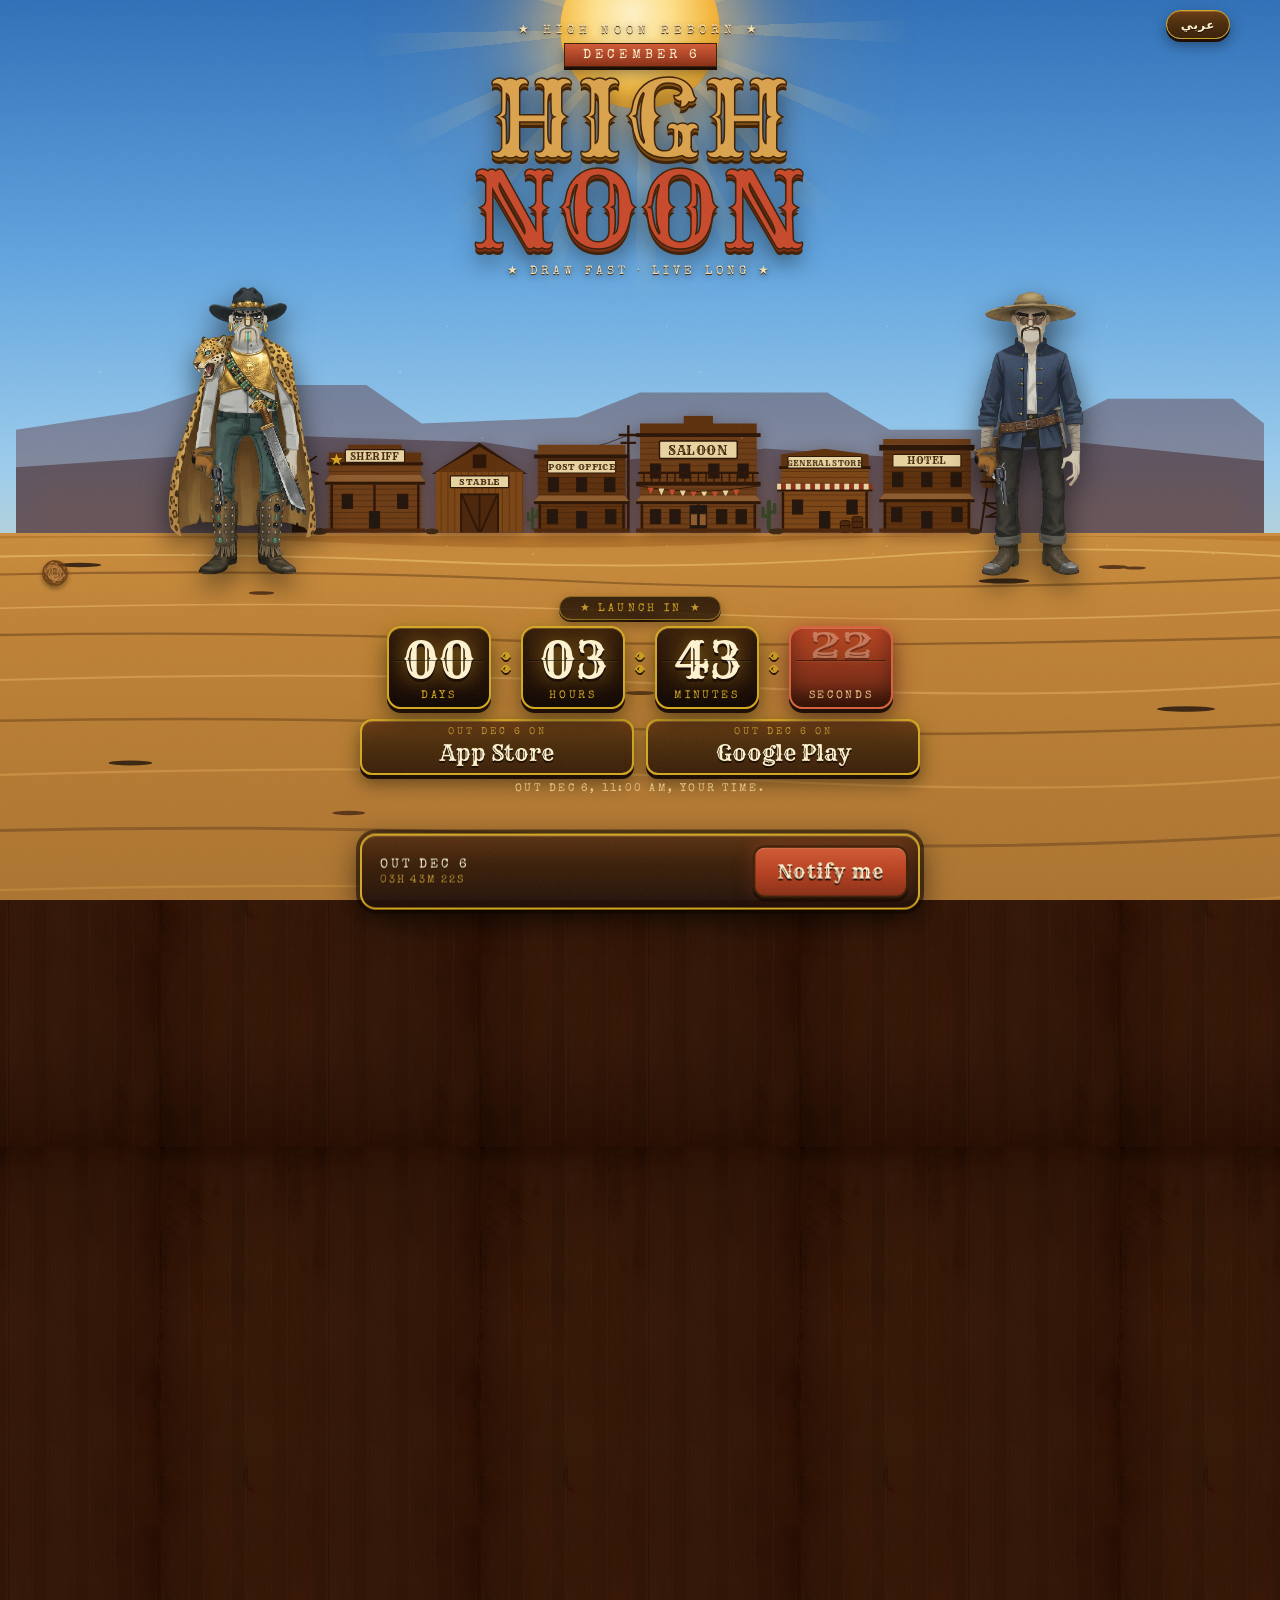
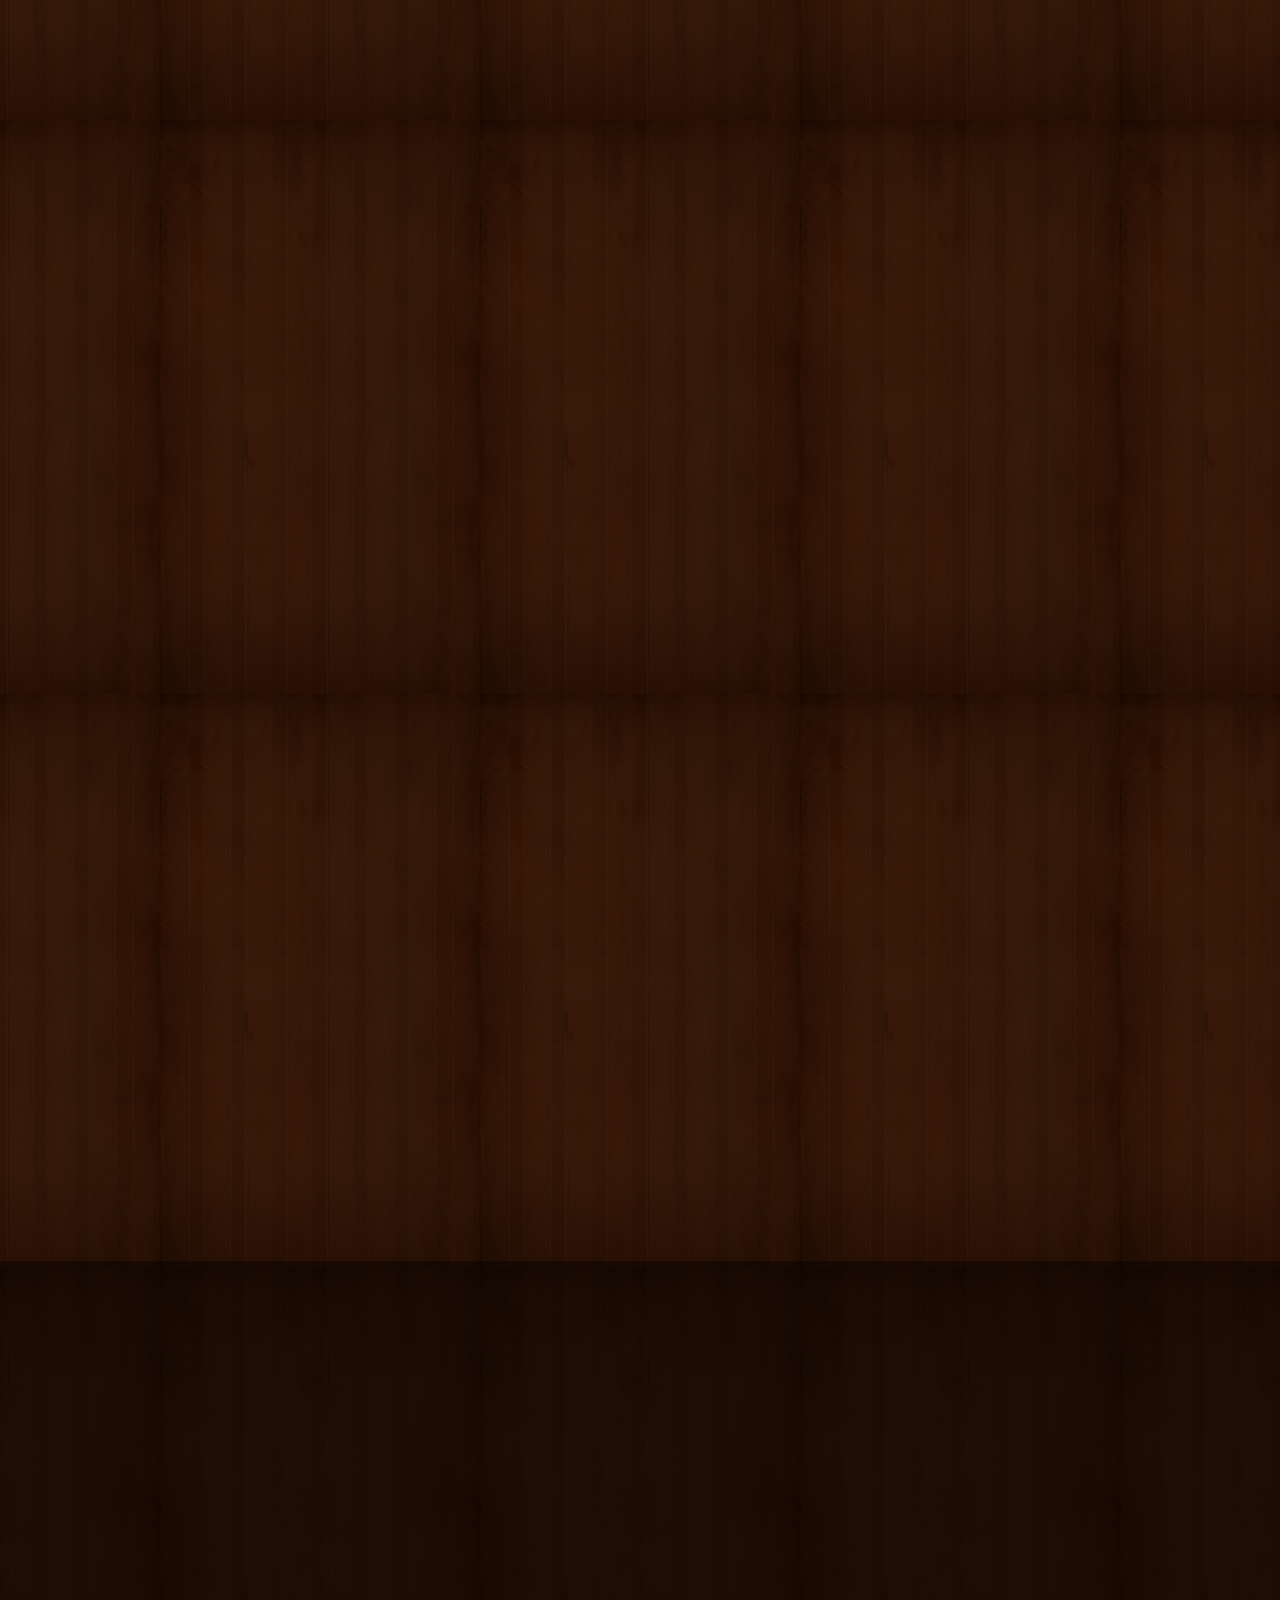
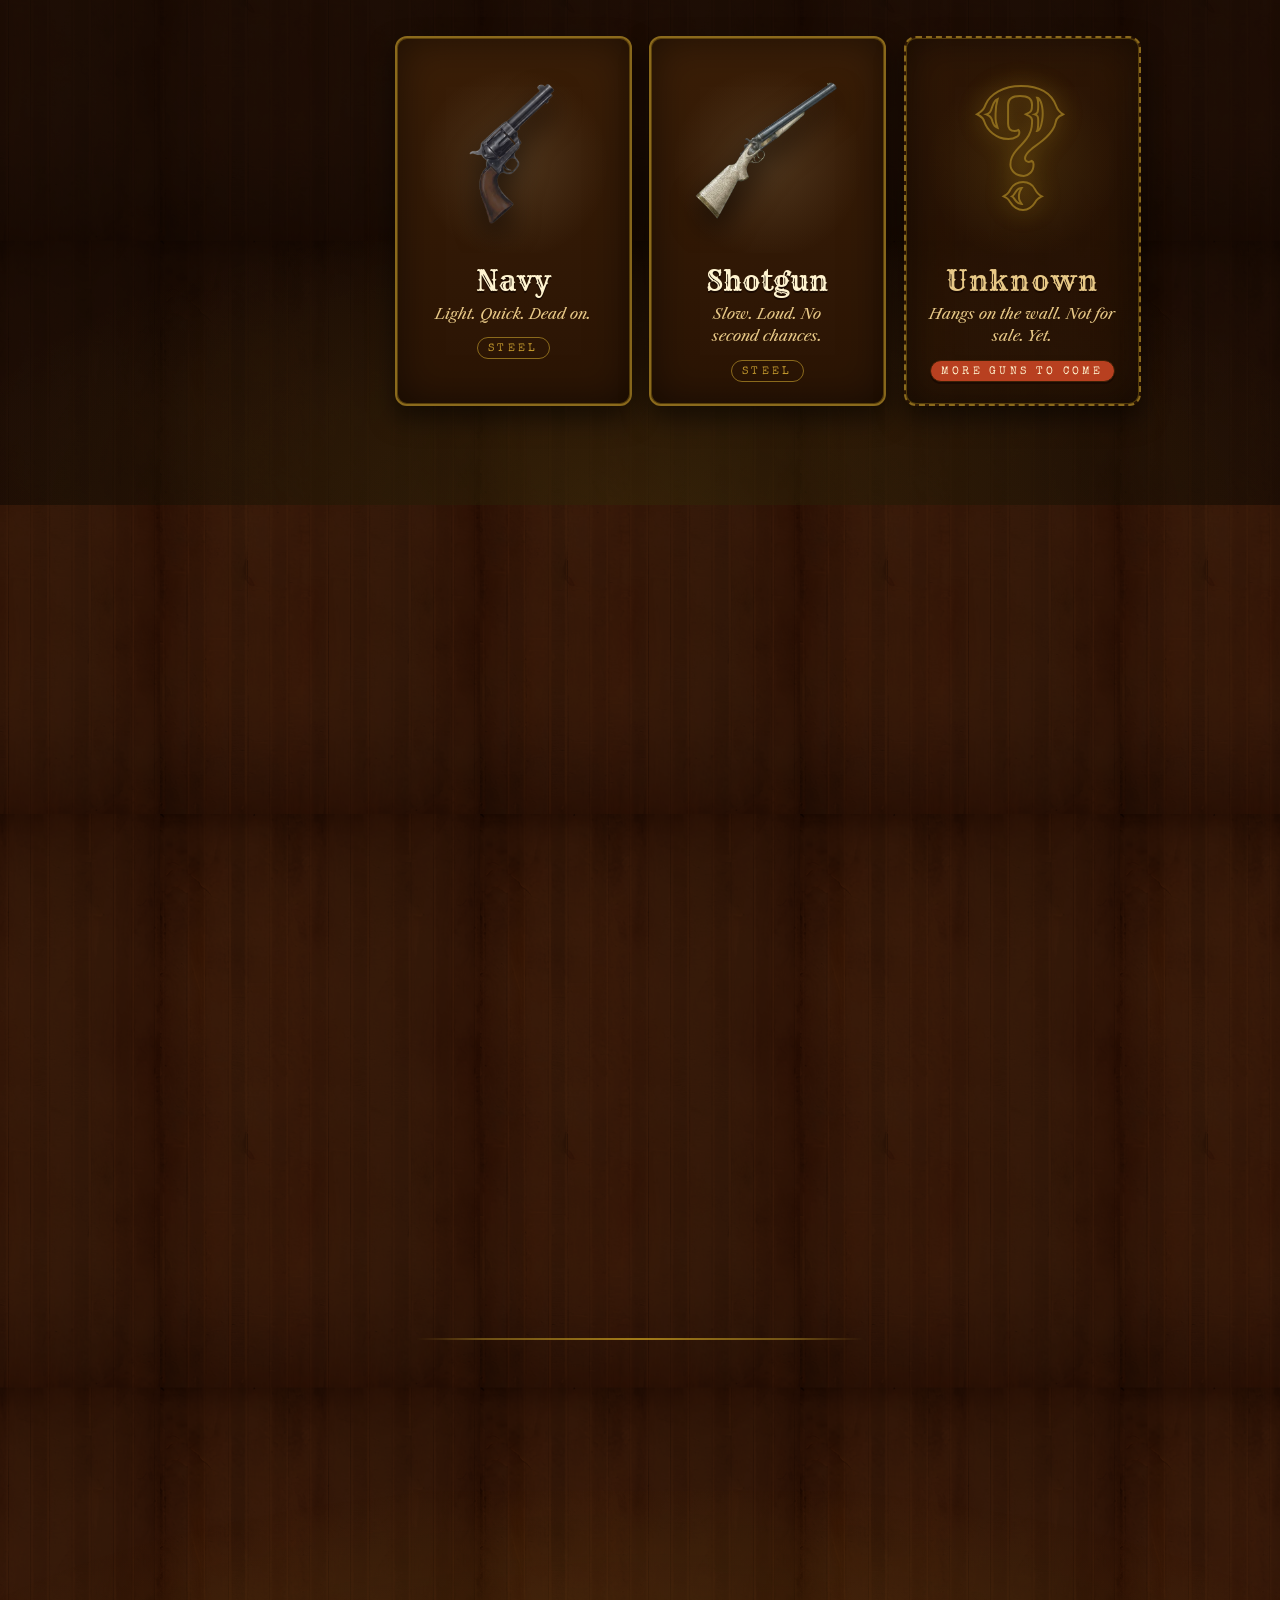
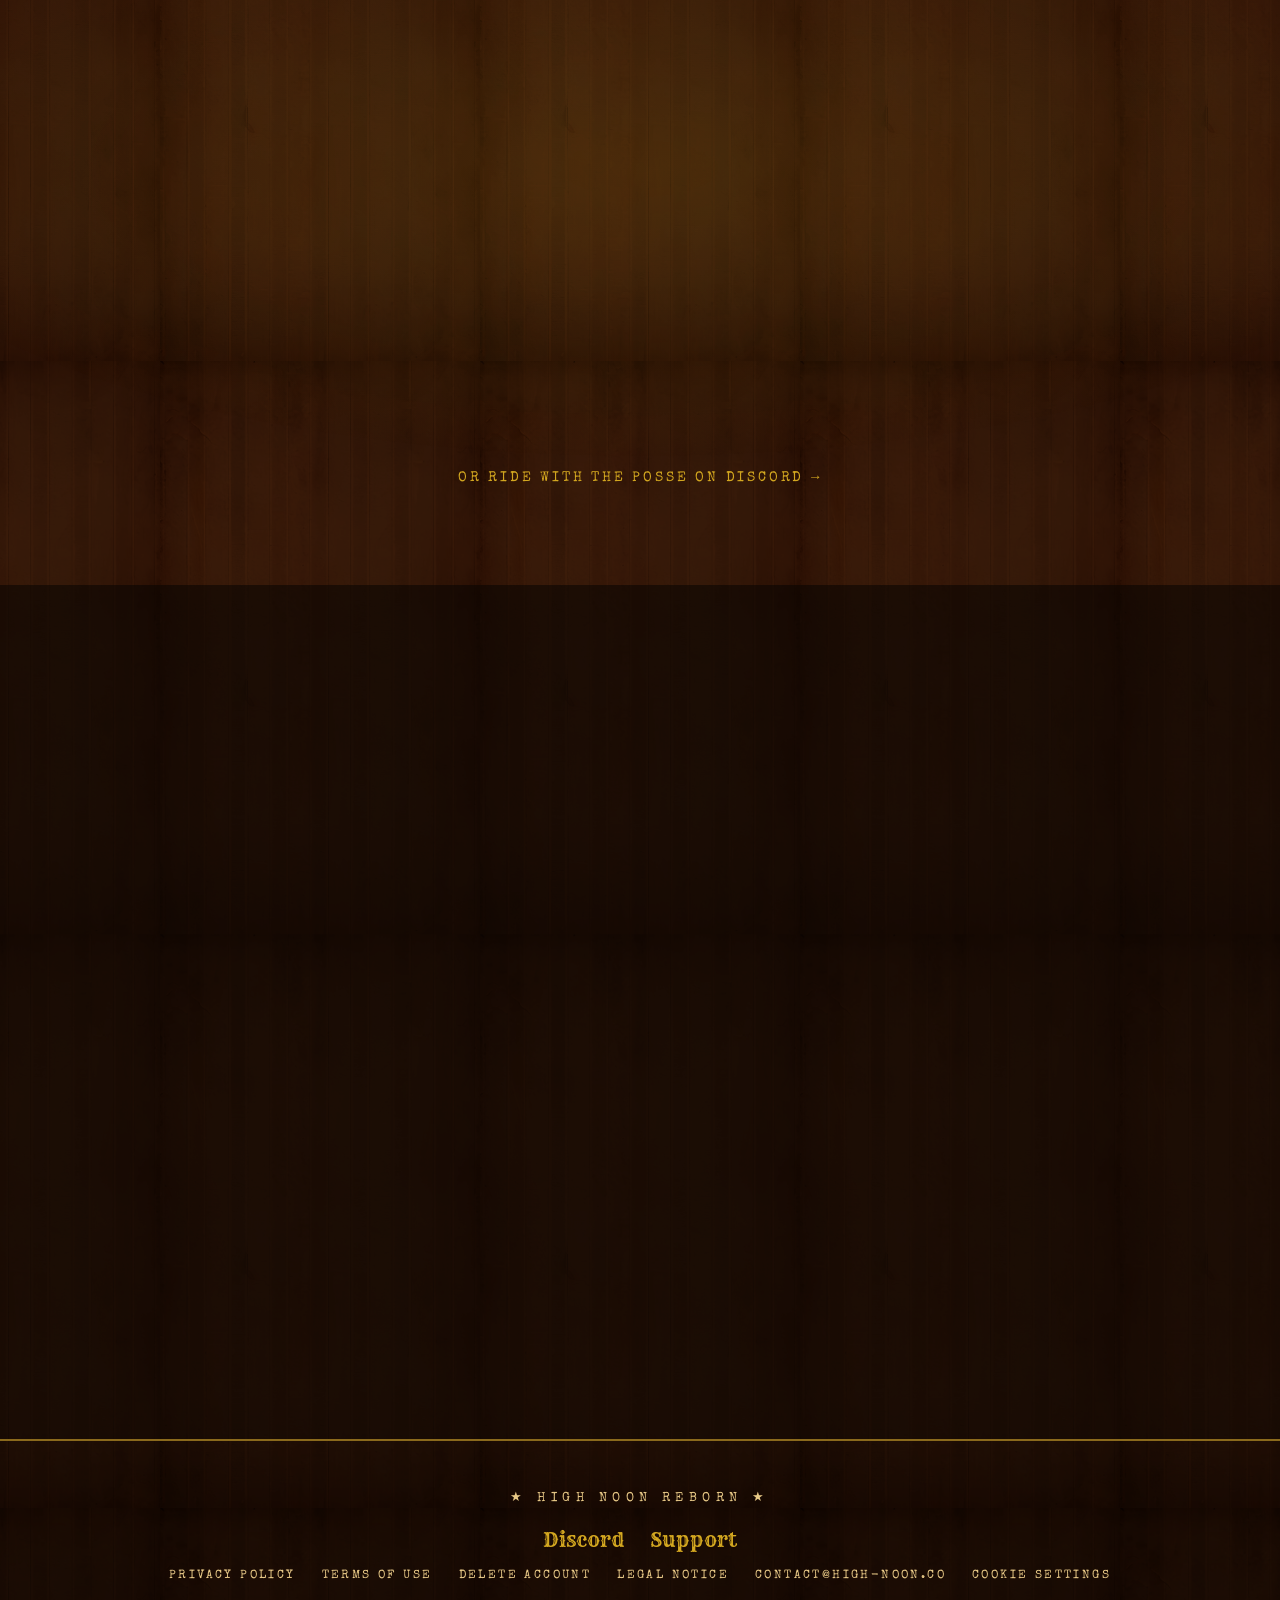
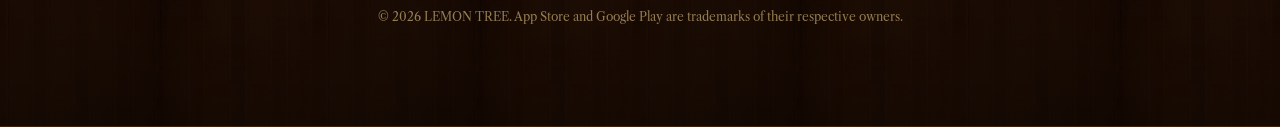
==== commit 634a9c5a: "Bigger launch countdown, launch block instead of beta block, beta page says the beta is over Co-Auth" ====
--- a/index.html
+++ b/index.html
@@ -22,8 +22,8 @@
 <meta name="twitter:card" content="summary_large_image">
 <link rel="preload" href="assets/fonts/rye-400-latin.woff2" as="font" type="font/woff2" crossorigin>
 <link rel="preload" href="assets/fonts/special-elite-400-latin.woff2" as="font" type="font/woff2" crossorigin>
-<script src="assets/lang.js?v=20261127a"></script>
-<link rel="stylesheet" href="assets/landing.css?v=20261127a">
+<script src="assets/lang.js?v=20261127b"></script>
+<link rel="stylesheet" href="assets/landing.css?v=20261127b">
 </head>
 <body>
 <div class="grain"></div>
@@ -118,7 +118,8 @@
 <div class="hero-cta">
 <div class="countdown" id="countdown" role="timer" aria-labelledby="cd-label">
 <span class="sr-only" id="cd-label" data-i18n="cd_label">Launch: December 6, 2026, at noon Paris time</span>
-<div class="cd" aria-hidden="true"><span class="cd-u"><b data-u="d">--</b><small data-i18n="cd_d">Days</small></span><i>:</i><span class="cd-u"><b data-u="h">--</b><small data-i18n="cd_h">Hrs</small></span><i>:</i><span class="cd-u"><b data-u="m">--</b><small data-i18n="cd_m">Min</small></span><i>:</i><span class="cd-u"><b data-u="s">--</b><small data-i18n="cd_s">Sec</small></span></div>
+<p class="cd-k" aria-hidden="true" data-i18n="cd_k">Launch in</p>
+<div class="cd" aria-hidden="true"><span class="cd-u"><b data-u="d">--</b><small data-i18n="cd_d">Days</small></span><i>:</i><span class="cd-u"><b data-u="h">--</b><small data-i18n="cd_h">Hours</small></span><i>:</i><span class="cd-u"><b data-u="m">--</b><small data-i18n="cd_m">Minutes</small></span><i>:</i><span class="cd-u cd-s"><b data-u="s">--</b><small data-i18n="cd_s">Seconds</small></span></div>
 </div>
 <div class="stores">
 <a class="store" href="#notify" data-store="ios"><span class="store-k" data-i18n="soon_on">Out Dec 6 on</span><span class="store-n" lang="en">App Store</span></a>
@@ -132,11 +133,11 @@
 <section class="sec beta-call" id="beta">
 <div class="wrap">
 <div class="call reveal">
-<span class="call-tag" data-i18n="beta_tag">Beta</span>
-<p class="kicker" data-i18n="beta_k">Last days of the beta</p>
-<h2 class="h2" data-i18n="beta_h">The beta ends December 6.</h2>
-<p class="status" data-i18n="beta_status">Then everyone's in</p>
-<p class="lede" data-i18n="beta_p">The first testers have been dueling since October 31. On December 6, High Noon opens to everyone on iPhone and Android, free.</p>
+<span class="call-tag" data-i18n="beta_tag">Launch</span>
+<p class="kicker" data-i18n="beta_k">Game launch</p>
+<h2 class="h2" data-i18n="beta_h">High Noon launches December 6.</h2>
+<p class="status" data-i18n="beta_status">Open to everyone</p>
+<p class="lede" data-i18n="beta_p">The beta is over. Thanks to the first testers, who dueled from October 31. On December 6, High Noon opens to everyone on iPhone and Android, free.</p>
 <div class="call-btns">
 <a class="btn btn-wood" href="#notify" id="launchListCta" data-i18n="beta_cta">Join the launch list →</a>
 <a class="btn btn-red" href="https://discord.gg/k8mKZS4XHM" target="_blank" rel="noopener noreferrer" data-i18n="beta_discord">Join the community</a>
@@ -254,6 +255,6 @@
 <div class="sticky" id="sticky"><div class="sticky-in"><span><span id="stickyK" data-i18n="launching">Out Dec 6</span><small id="stickyS" lang="en">App Store · Google Play</small></span><a class="btn btn-red" id="stickyBtn" href="#notify" data-i18n="notify_me">Notify me</a></div></div>
 
 <script src="assets/consent.js?v=20261126a" data-pixel="1439385060968025"></script>
-<script src="assets/landing.js?v=20261127a"></script>
+<script src="assets/landing.js?v=20261127b"></script>
 </body>
 </html>
--- a/assets/landing.css
+++ b/assets/landing.css
@@ -328,7 +328,8 @@
 .beta-call{padding:72px 0 40px}
 .call{padding:40px 36px 34px}
 .call-btns{flex-direction:row;justify-content:center}
-.call-btns .btn{width:auto;min-width:220px;white-space:nowrap}
+.call-btns{flex-wrap:wrap}
+.call-btns .btn{flex:none;width:auto;max-width:none;min-width:220px;padding:0 22px;white-space:nowrap}
 .hero-content{min-height:calc(var(--svh,100svh) * 1);padding-top:18px;padding-bottom:110px}
 .posse{min-height:clamp(160px,calc(var(--svh,100svh) * 0.3),260px);margin-top:0}
 .skin-l.front{height:100%}
@@ -416,20 +417,41 @@
 /* LAUNCH COUNTDOWN (hero, above the store buttons) — digits in fixed-width cells so nothing moves each second */
 .sr-only{position:absolute;width:1px;height:1px;margin:-1px;padding:0;overflow:hidden;clip:rect(0 0 0 0);white-space:nowrap;border:0}
 .form[hidden],.countdown[hidden],.sec[hidden]{display:none}
-.countdown{display:flex;justify-content:center;margin:0 auto 14px}
-.cd{display:inline-flex;align-items:flex-start;gap:4px;padding:9px 14px 7px;border-radius:12px;background:linear-gradient(#2A1404,#1a0a02);border:1.5px solid var(--copper-d);box-shadow:inset 0 2px 8px rgba(0,0,0,.65),inset 0 0 0 1px rgba(212,168,32,.18),0 3px 0 #1a0a02,0 8px 18px rgba(0,0,0,.45)}
-.cd-u{display:flex;flex-direction:column;align-items:center}
-.cd-u b{display:block;width:2.1ch;text-align:center;font:400 clamp(26px,7.4vw,36px)/1 var(--f-display);color:var(--cream);font-variant-numeric:tabular-nums;text-shadow:0 2px 0 #1a0a02,0 0 14px rgba(212,168,32,.35);direction:ltr}
-.cd-u small{margin-top:5px;font:9px/1 var(--f-type);letter-spacing:.24em;text-transform:uppercase;color:var(--copper);white-space:nowrap}
-.cd i{font:400 clamp(20px,6vw,28px)/1 var(--f-display);font-style:normal;color:var(--copper);padding-top:2px}
-.hero.compact .countdown{margin-bottom:8px}
-.hero.compact .cd{padding:6px 12px 5px}
-.hero.compact .cd-u b{font-size:clamp(22px,6.4vw,28px)}
-.hero.compact .cd-u small{margin-top:3px;font-size:9px;letter-spacing:.18em}
-.hero.tiny .cd-u small{display:none}
-.hero.tiny .cd-u b{font-size:22px}
-html[lang="ar"] .cd-u small{letter-spacing:0;font-weight:700;font-size:10px}
-html[lang="ar"] .hero.tiny .cd-u small{display:none}
+.countdown{display:flex;flex-direction:column;align-items:center;margin:0 auto 16px}
+/* launch countdown: four split-flap tiles, the seconds in red */
+.cd-k{margin:0 0 9px;padding:6px 12px 5px;border-radius:999px;background:rgba(26,10,2,.82);border:1px solid var(--copper-d);box-shadow:0 2px 0 #1a0a02,0 6px 14px rgba(0,0,0,.35);font:12px/1 var(--f-type);letter-spacing:.3em;text-transform:uppercase;color:var(--gold);white-space:nowrap}
+.cd-k::before,.cd-k::after{content:'\2605';margin:0 .7em;color:var(--copper);letter-spacing:0}
+.cd{display:flex;align-items:center;gap:4px;direction:ltr}
+.cd-u{position:relative;display:flex;flex-direction:column;align-items:center;box-sizing:border-box;min-width:clamp(62px,17vw,84px);padding:9px 5px 8px;border-radius:12px;background:linear-gradient(var(--wood-2),#1a0a02);border:2px solid var(--gold);box-shadow:inset 0 1px 0 rgba(255,200,120,.25),inset 0 -12px 18px rgba(0,0,0,.5),0 4px 0 #1a0a02,0 10px 22px rgba(0,0,0,.55),0 0 24px rgba(212,168,32,.3)}
+.cd-u::after{content:'';position:absolute;left:5px;right:5px;top:calc(9px + .5em);height:1px;background:rgba(0,0,0,.5);box-shadow:0 1px 0 rgba(255,200,120,.08);font-size:clamp(34px,10vw,48px);pointer-events:none}
+.cd-u b{display:block;min-width:2ch;text-align:center;font:400 clamp(34px,10vw,48px)/1 var(--f-display);color:var(--cream);font-variant-numeric:tabular-nums;text-shadow:0 3px 0 #1a0a02,0 0 18px rgba(212,168,32,.55);direction:ltr}
+.cd-u small{margin-top:7px;font:9px/1 var(--f-type);letter-spacing:.12em;text-transform:uppercase;color:var(--gold);white-space:nowrap}
+.cd-s{background:linear-gradient(var(--red),var(--red-d) 70%,#4a1505);border-color:var(--red-l);box-shadow:inset 0 1px 0 rgba(255,220,180,.3),inset 0 -12px 18px rgba(0,0,0,.4),0 4px 0 #1a0a02,0 10px 22px rgba(0,0,0,.55),0 0 26px rgba(216,96,58,.55)}
+.cd-s small{color:var(--cream-2)}
+.cd i{font:400 clamp(24px,7vw,34px)/1 var(--f-display);font-style:normal;color:var(--gold);text-shadow:0 2px 0 #1a0a02;transform:translateY(-9px);animation:cd-blink 1s steps(1) infinite}
+@keyframes cd-blink{50%{opacity:.25}}
+.cd-u.flip b{animation:cd-flip .32s ease-out}
+@keyframes cd-flip{0%{transform:translateY(-35%) scaleY(.6);opacity:.2}100%{transform:none;opacity:1}}
+@media (min-width:600px){
+.cd{gap:8px}
+.cd-u{min-width:104px;padding:12px 8px 10px;border-radius:14px}
+.cd-u b,.cd-u::after{font-size:62px}
+.cd-u::after{top:calc(12px + .5em)}
+.cd-u small{margin-top:9px;font-size:11px;letter-spacing:.24em}
+.cd-k{font-size:13px;margin-bottom:12px}
+.cd i{font-size:42px;transform:translateY(-11px)}
+}
+.hero.compact .countdown{margin-bottom:10px}
+.hero.compact .cd-k{margin-bottom:6px;font-size:11px}
+.hero.compact .cd-u{padding:7px 5px 6px}
+.hero.compact .cd-u b,.hero.compact .cd-u::after{font-size:clamp(30px,8.6vw,50px)}
+.hero.compact .cd-u::after{top:calc(7px + .5em)}
+.hero.compact .cd-u small{margin-top:5px}
+.hero.tiny .cd-k{display:none}
+.hero.tiny .cd-u b,.hero.tiny .cd-u::after{font-size:clamp(28px,8vw,40px)}
+.hero.tiny .cd-u small{margin-top:4px;font-size:9px}
+html[lang="ar"] .cd-k{letter-spacing:0;font-weight:700;font-size:14px}
+html[lang="ar"] .cd-u small{letter-spacing:0;font-weight:700;font-size:11px}
 .call-note a{color:var(--gold);text-decoration:underline;text-underline-offset:3px}
 .poster-stores{margin-top:22px}
 .hero-cta .hero-note{margin-bottom:10px}   /* air between the note and the sticky bar */
